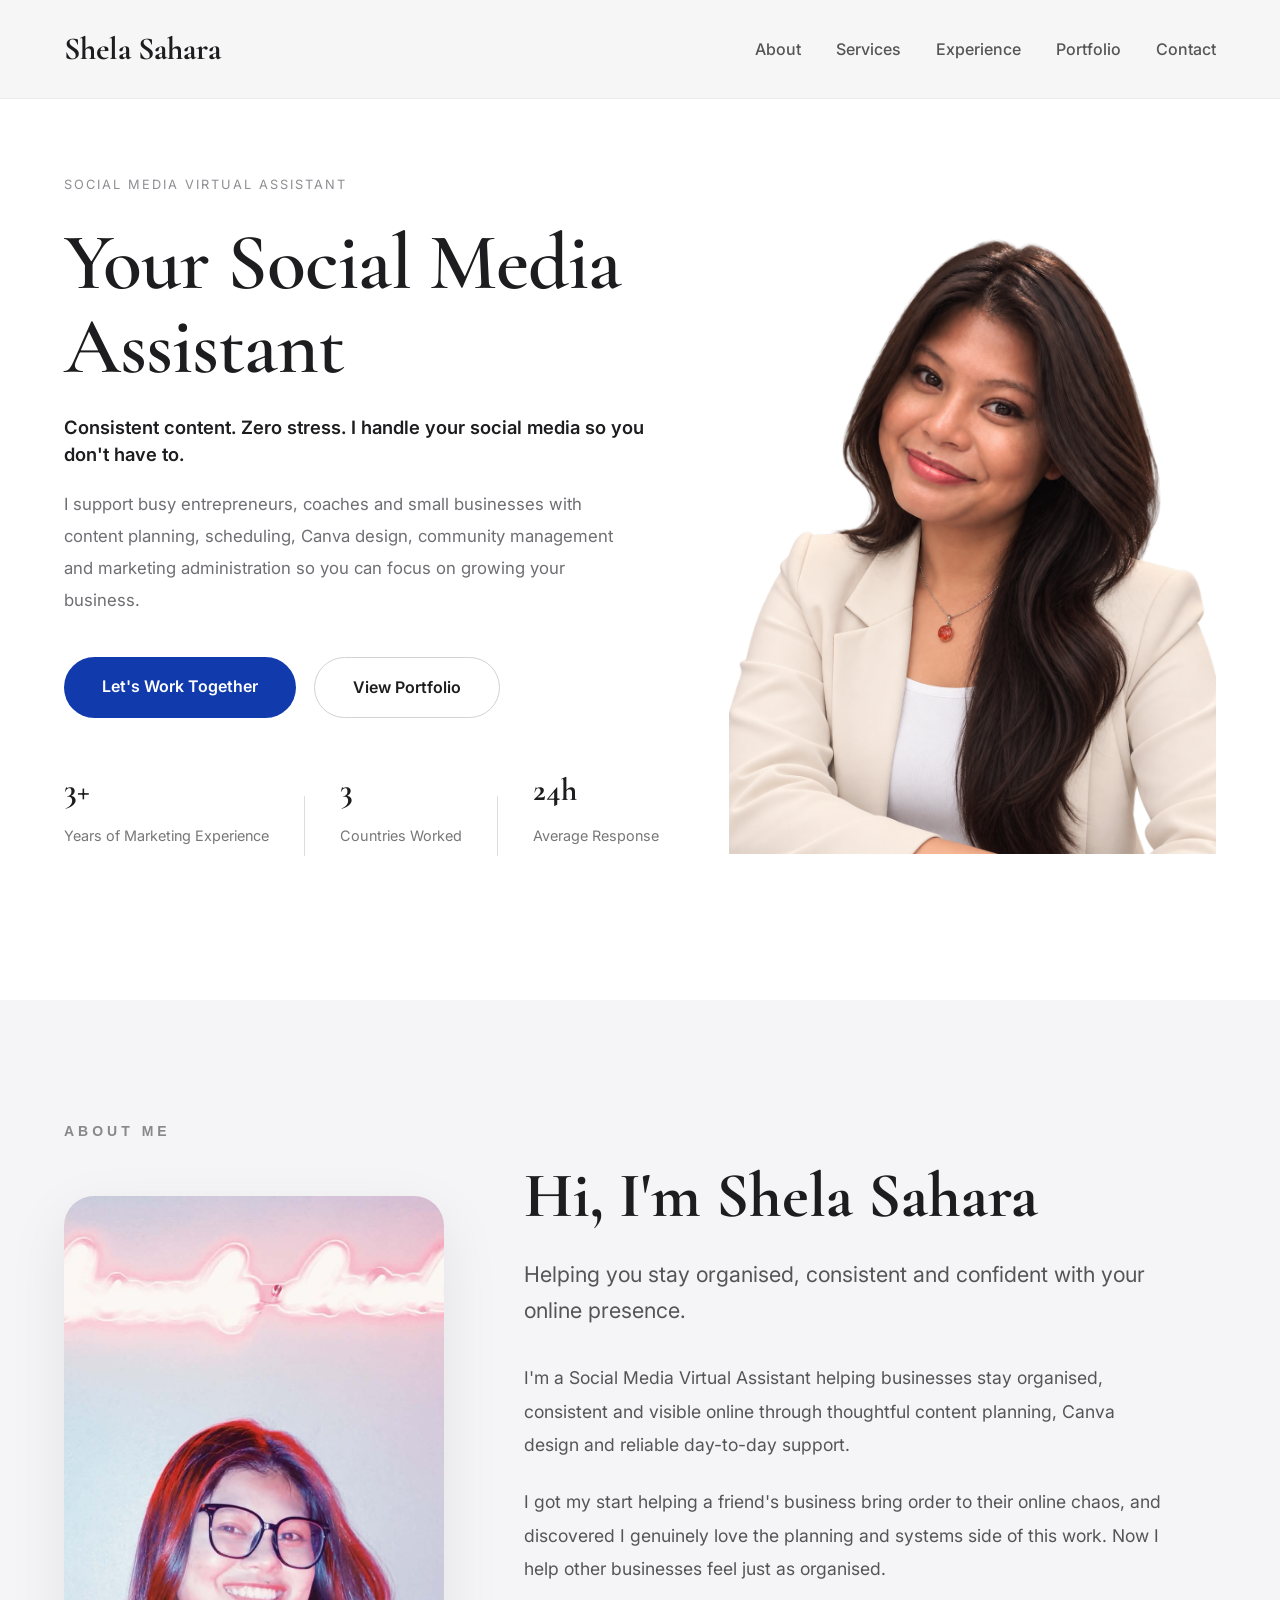
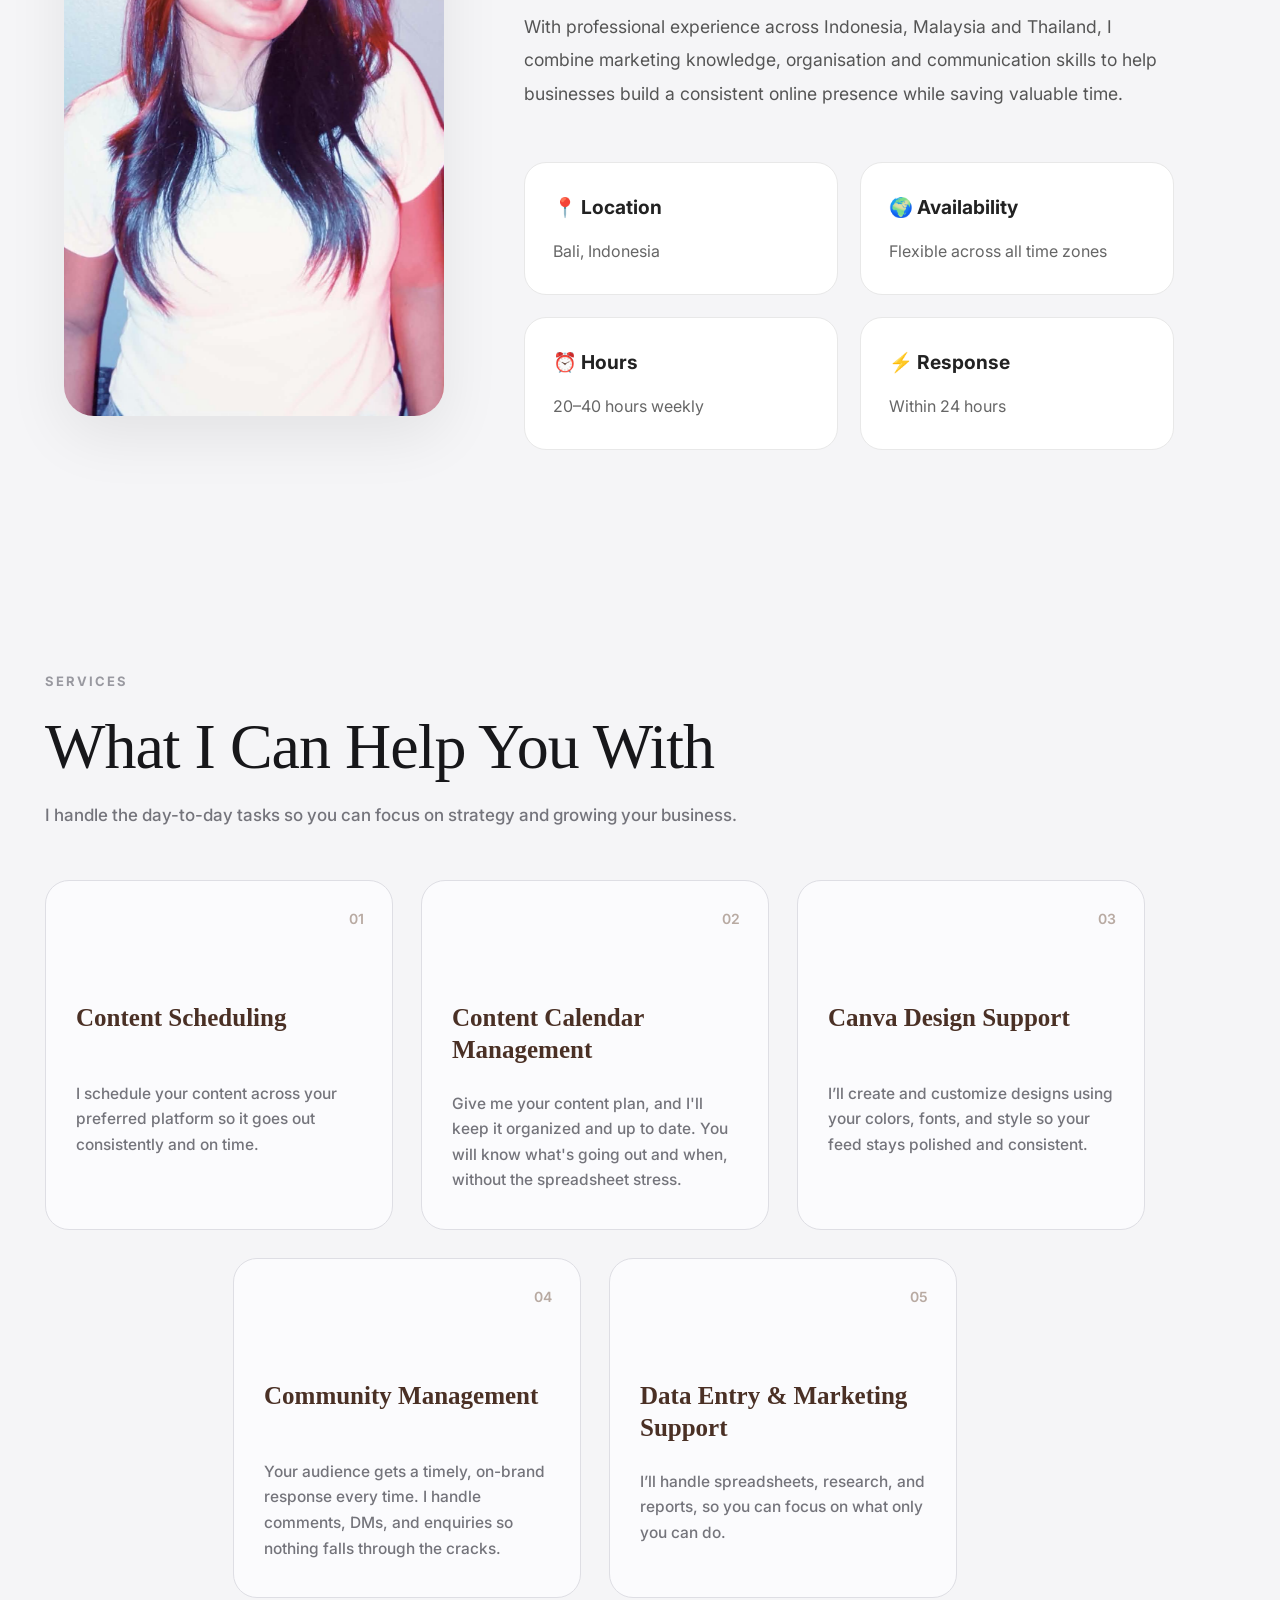
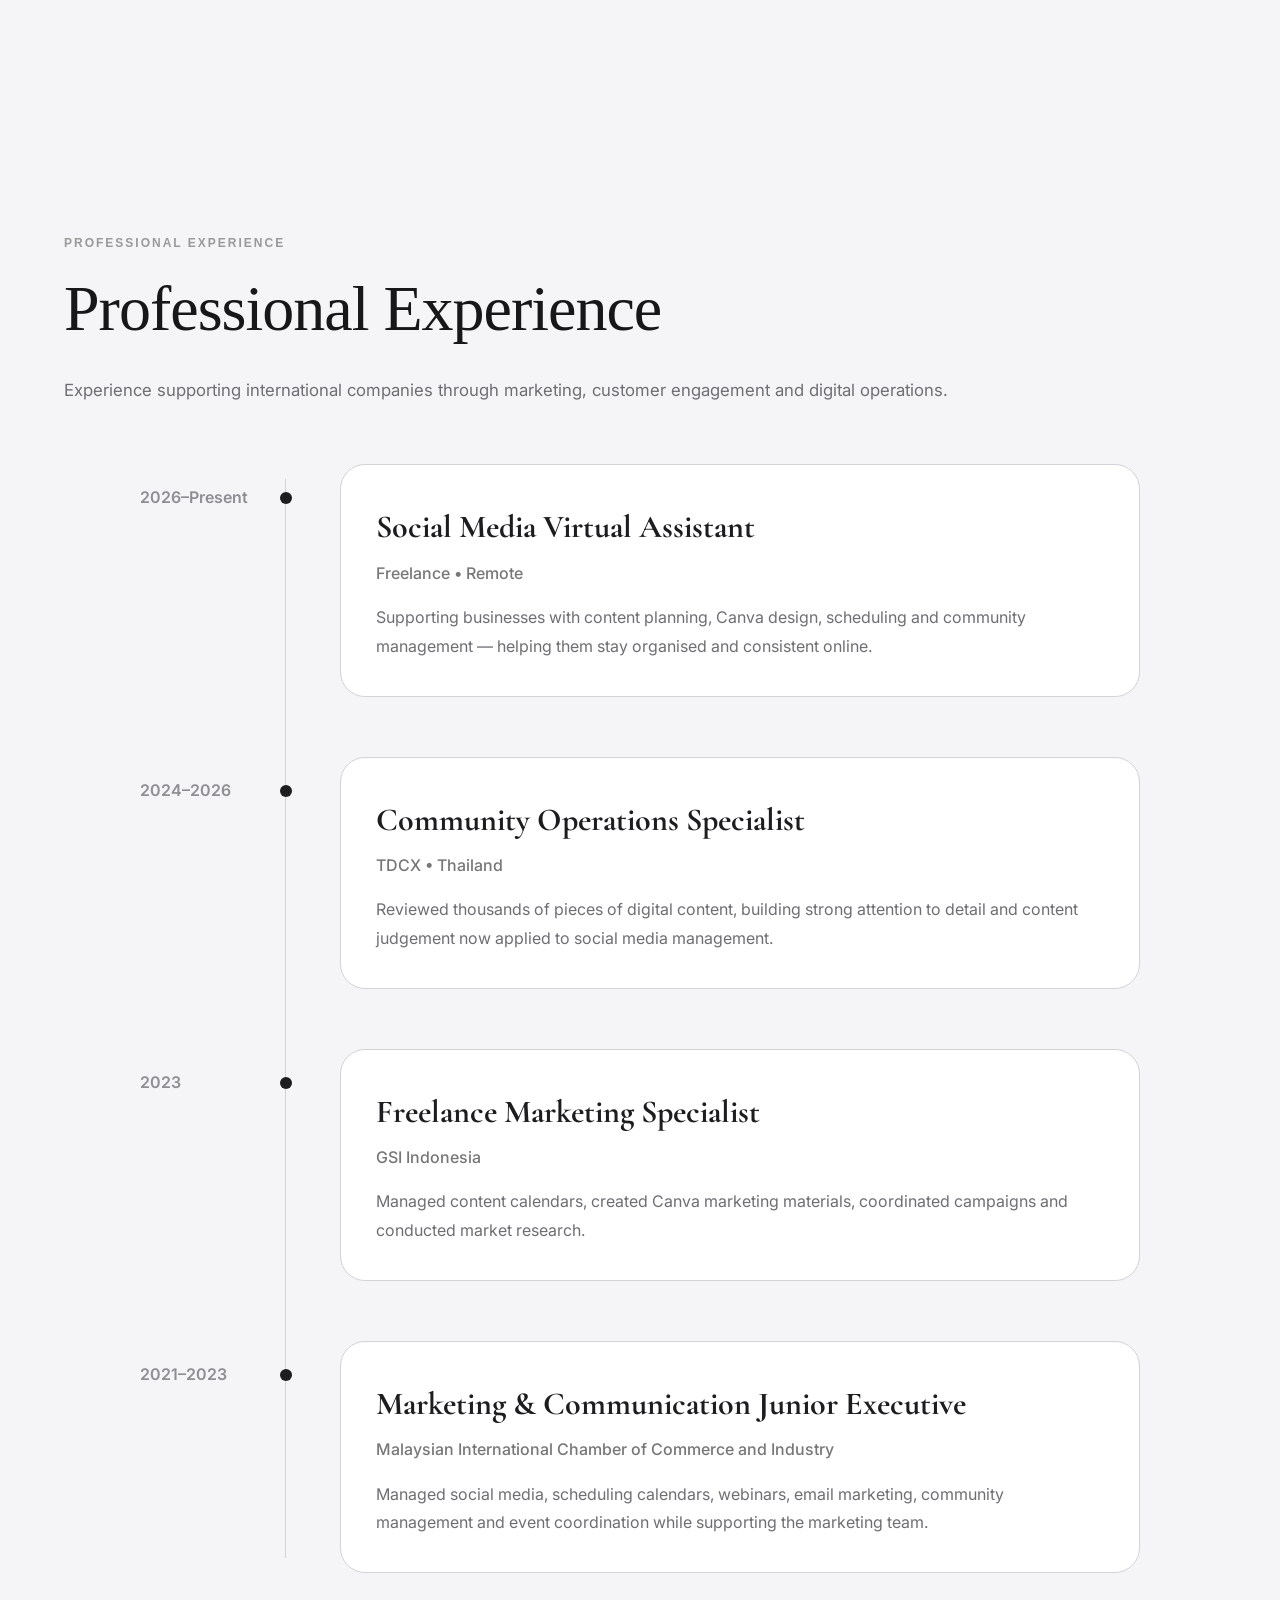
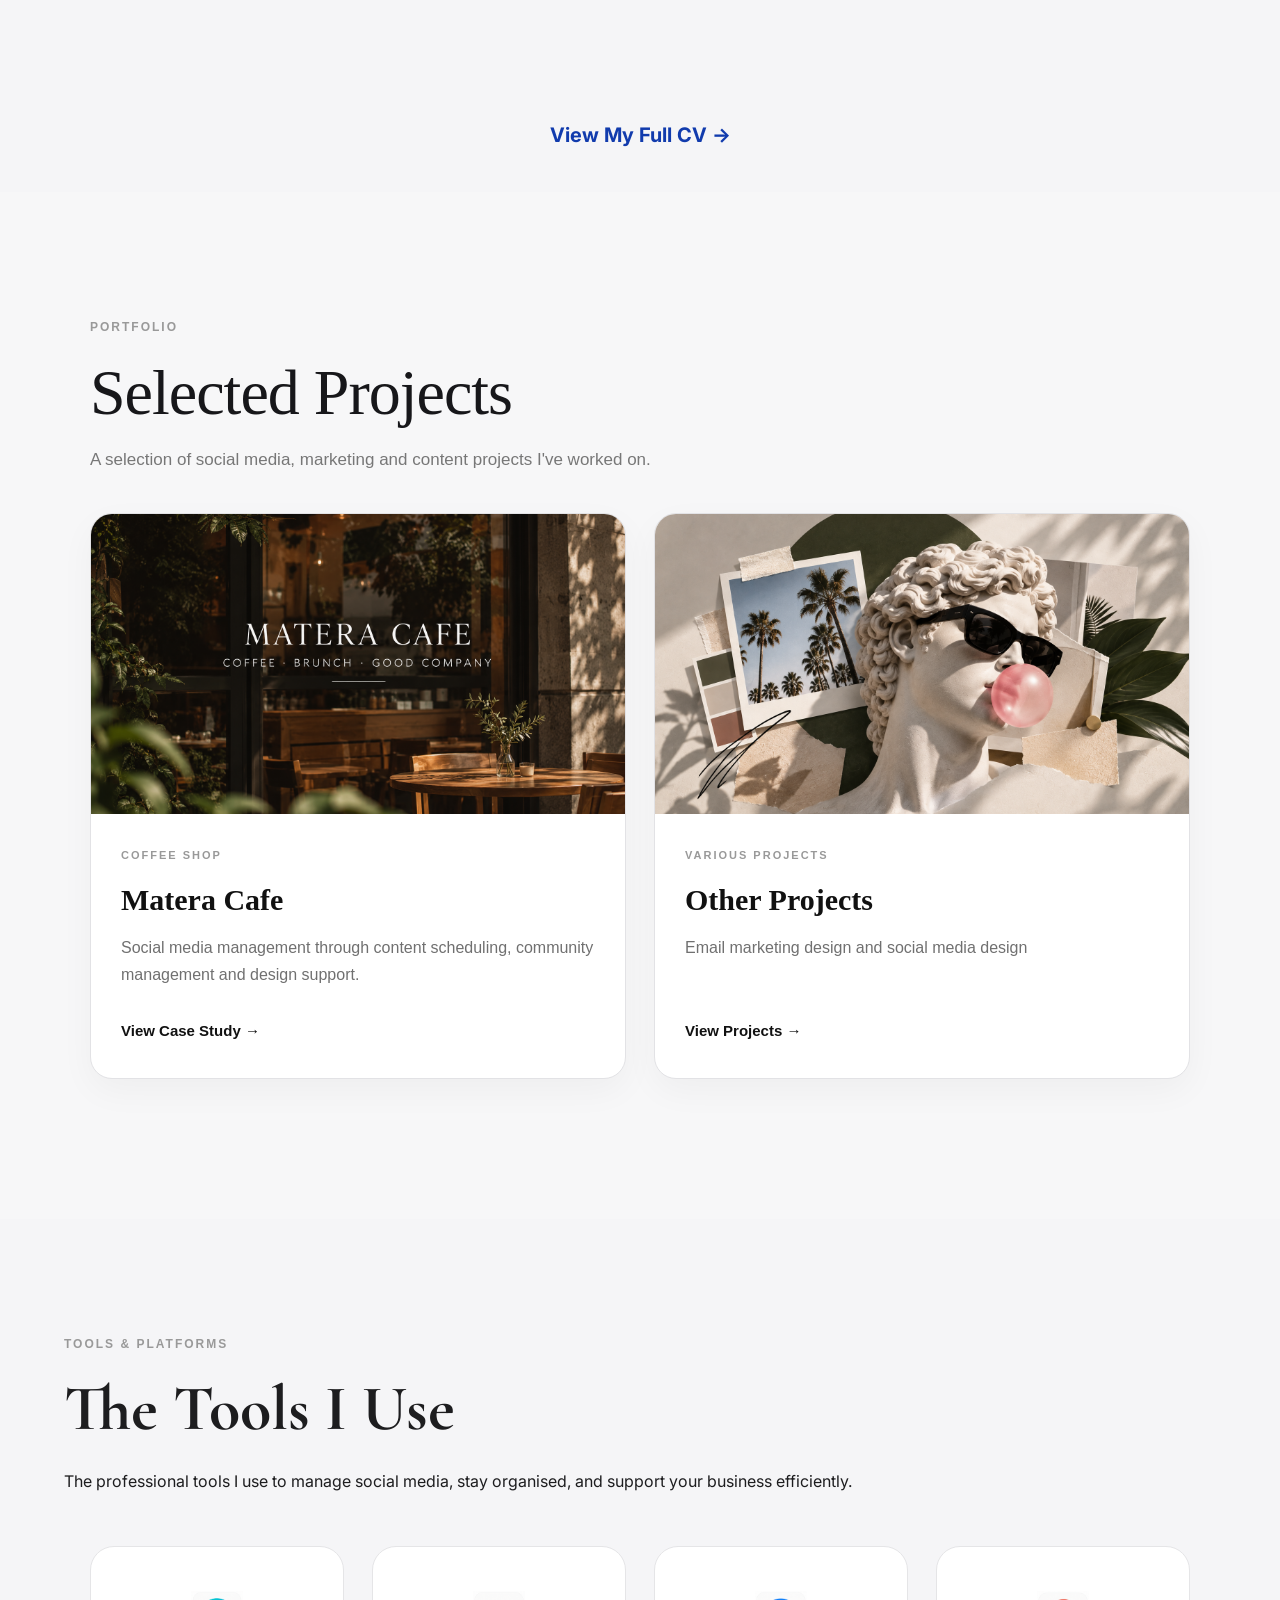
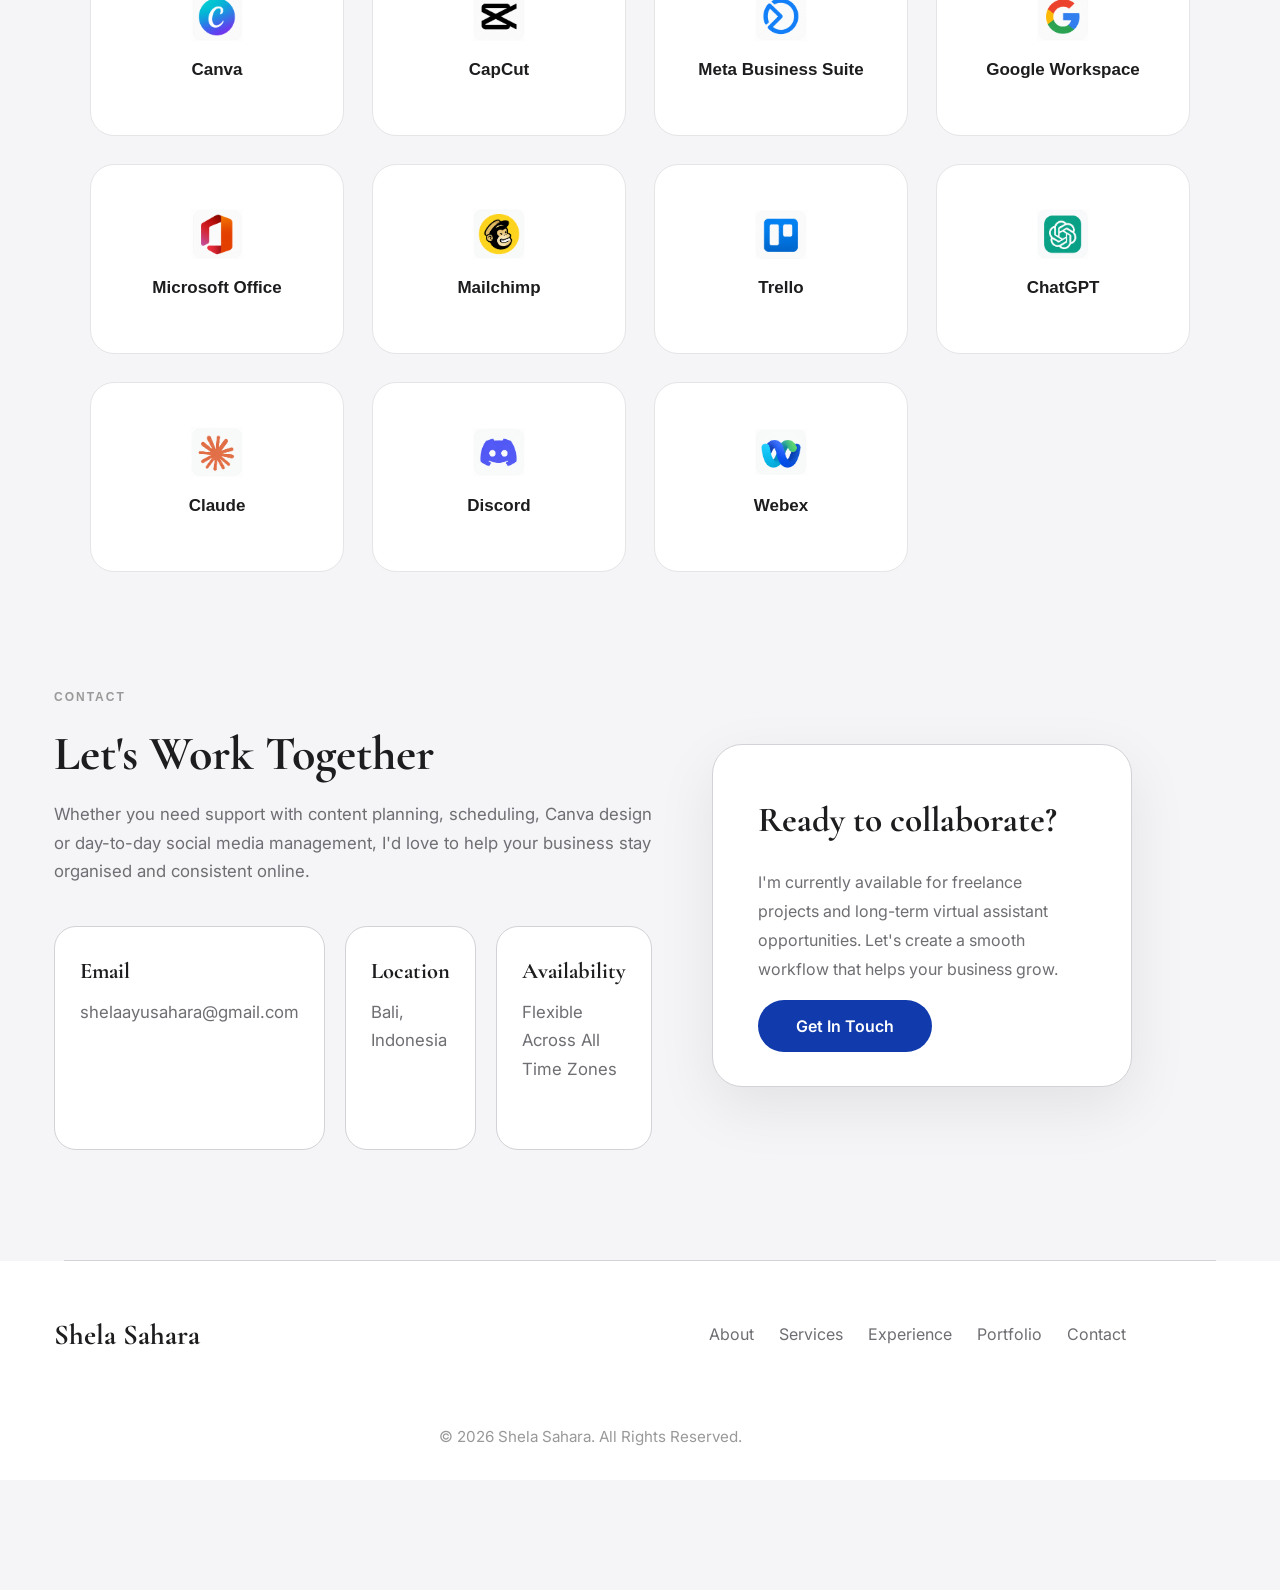
==== index.html @ 5a93b118 "Add files via upload" ====
<!DOCTYPE html>
<html lang="en">

<head>

    <meta charset="UTF-8">
    <meta name="viewport" content="width=device-width, initial-scale=1.0">

    <title>Shela Sahara | Social Media Virtual Assistant</title>

    <link rel="stylesheet" href="style.css">

    <link rel="preconnect" href="https://fonts.googleapis.com">
    <link rel="preconnect" href="https://fonts.gstatic.com" crossorigin>

    <link href="https://fonts.googleapis.com/css2?family=Cormorant+Garamond:wght@500;600;700&family=Inter:wght@300;400;500;600;700&display=swap" rel="stylesheet">

</head>

<body>

<!-- ================= HEADER ================= -->

<header>

    <div class="container nav">

        <div class="logo">
            Shela Sahara
        </div>

        <nav>

            <a href="#about">About</a>
            <a href="#services">Services</a>
            <a href="#experience">Experience</a>
            <a href="#portfolio">Portfolio</a>
            <a href="#contact">Contact</a>

        </nav>

    </div>

</header>


<!-- ================= HERO ================= -->

<section class="hero">

<div class="container hero-grid">

<div class="hero-text">

<span class="tag">
SOCIAL MEDIA VIRTUAL ASSISTANT
</span>

<h1>
    Your Social Media<br>
    Assistant 
</h1>

<h3 class="hero-subheadline">

Consistent content. Zero stress.
I handle your social media so you don't have to.

</h3>

<p>

I support busy entrepreneurs, coaches and small businesses with
content planning, scheduling, Canva design, community management
and marketing administration so you can focus on growing your business.

</p>

<div class="buttons">

<a href="#contact" class="btn">

Let's Work Together

</a>

<a href="#portfolio" class="btn-outline">

View Portfolio

</a>

</div>

<div class="stats">

<div class="stat">

<h3>3+</h3>

<p>Years of Marketing Experience</p>

</div>

<div class="divider"></div>

<div class="stat">

<h3>3</h3>

<p>Countries Worked</p>

</div>

<div class="divider"></div>

<div class="stat">

<h3>24h</h3>

<p>Average Response</p>

</div>

</div>

</div>

<div class="hero-photo">

<img src="Shela_Profile-remove.png" alt="Shela Sahara">

</div>

</div>

</section>

<!-- ================= ABOUT ================= -->

<section id="about" class="about-section">

    <div class="container">

        <span class="section-label">
            ABOUT ME
        </span>

        <div class="about-layout">

            <!-- LEFT -->
            <div class="about-image">
                <img src="Shela Pic.jpg" alt="Shela Sahara">
            </div>

            <!-- RIGHT -->
            <div class="about-content">

                <h2>Hi, I'm Shela Sahara</h2>

                <p class="section-description">
                    Helping you stay organised, consistent and confident with your online presence.
                </p>

                <p>
                    I'm a Social Media Virtual Assistant helping businesses stay organised, consistent and visible online through thoughtful content planning, Canva design and reliable day-to-day support.
                </p>

                <p>
                    I got my start helping a friend's business bring order to their online chaos, and discovered I genuinely love the planning and systems side of this work. Now I help other businesses feel just as organised.
                </p>

                <p>
                    With professional experience across Indonesia, Malaysia and Thailand, I combine marketing knowledge, organisation and communication skills to help businesses build a consistent online presence while saving valuable time.
                </p>

                <div class="about-info">

                    <div class="info-card">
                        <h4>📍 Location</h4>
                        <p>Bali, Indonesia</p>
                    </div>

                    <div class="info-card">
                        <h4>🌍 Availability</h4>
                        <p>Flexible across all time zones</p>
                    </div>

                    <div class="info-card">
                        <h4>⏰ Hours</h4>
                        <p>20–40 hours weekly</p>
                    </div>

                    <div class="info-card">
                        <h4>⚡ Response</h4>
                        <p>Within 24 hours</p>
                    </div>

                </div>

            </div>

        </div>

    </div>

</section>

<!-- =========================
     SERVICES
========================= -->

<section class="services-section">

    <div class="services-container">

        <p class="services-label">SERVICES</p>

        <h2 class="services-title">
            What I Can Help You With
        </h2>

        <p class="services-description">
            I handle the day-to-day tasks so you can focus on strategy and growing your business.
        </p>

        <div class="services-grid">

            <!-- 01 -->
            <div class="service-card">
                <span class="service-number">01</span>

                <h3>Content Scheduling</h3>

                <p>
                    I schedule your content across your preferred platform so it goes out consistently and on time.
                </p>
            </div>


            <!-- 02 -->
            <div class="service-card">
                <span class="service-number">02</span>

                <h3>Content Calendar Management</h3>

                <p>
                    Give me your content plan, and I'll keep it organized and up to date. You will know what's going out and when, without the spreadsheet stress.
                </p>
            </div>


            <!-- 03 -->
            <div class="service-card">
                <span class="service-number">03</span>

                <h3>Canva Design Support</h3>

                <p>
                I’ll create and customize designs using your colors, fonts, and style so your feed stays polished and consistent.
                </p>
            </div>


            <!-- 04 -->
            <div class="service-card">
                <span class="service-number">04</span>

                <h3>Community Management</h3>

                <p>
                    Your audience gets a timely, on-brand response every time. I handle comments, DMs, and enquiries so nothing falls through the cracks.
                </p>
            </div>


            <!-- 05 -->
            <div class="service-card">
                <span class="service-number">05</span>

                <h3>Data Entry &amp; Marketing Support</h3>

                <p>
                    I’ll handle spreadsheets, research, and reports, so you can focus on what only you can do.
                </p>
            </div>

        </div>

    </div>

</section>

<!-- ================= EXPERIENCE ================= -->

<section id="experience" class="experience-section">

<div class="container">


<span class="section-label">

PROFESSIONAL EXPERIENCE

</span>


<h2>
Professional Experience
</h2>


<p class="section-description">
Experience supporting international companies through marketing, customer engagement and digital operations.
</p>



<div class="timeline">



<div class="timeline-item">


<div class="timeline-year">
2026–Present
</div>


<div class="timeline-dot"></div>



<div class="timeline-content">

<h3>
Social Media Virtual Assistant
</h3>
<h4>
Freelance • Remote
</h4>
<p>
Supporting businesses with content planning, Canva design, scheduling and community management — helping them stay organised and consistent online.
</p>

</div>

</div>

<div class="timeline-item">


<div class="timeline-year">
2024–2026
</div>


<div class="timeline-dot"></div>



<div class="timeline-content">


<h3>
Community Operations Specialist
</h3>


<h4>
TDCX • Thailand
</h4>


<p>
Reviewed thousands of pieces of digital content, building strong attention to detail and content judgement now applied to social media management.
</p>


</div>


</div>





<div class="timeline-item">


<div class="timeline-year">
2023
</div>


<div class="timeline-dot"></div>



<div class="timeline-content">


<h3>
Freelance Marketing Specialist
</h3>


<h4>
GSI Indonesia
</h4>


<p>
Managed content calendars, created Canva marketing materials, coordinated campaigns and conducted market research.
</p>


</div>


</div>





<div class="timeline-item">


<div class="timeline-year">
2021–2023
</div>


<div class="timeline-dot"></div>



<div class="timeline-content">


<h3>
Marketing & Communication Junior Executive
</h3>


<h4>
Malaysian International Chamber of Commerce and Industry
</h4>


<p>
Managed social media, scheduling calendars, webinars, email marketing, community management and event coordination while supporting the marketing team.
</p>


</div>


</div>



</div>


</div>

</section>

<a href=https://drive.google.com/file/d/1gc86GsazWxi3zCNmFZ_5Ws8G3zGuvCW1/view?usp=sharing class="cv-link" target="_blank">
    View My Full CV →
</a>

<!-- ================= PORTFOLIO ================= -->

<section class="portfolio-section" id="portfolio">

    <div class="portfolio-container">

        <p class="section-label">PORTFOLIO</p>

        <h2 class="portfolio-title">Selected Projects</h2>

        <p class="portfolio-subtitle">
            A selection of social media, marketing and content projects I've worked on.
        </p>

        <div class="portfolio-grid">

<!-- PROJECT 01 -->
<article class="portfolio-card">

    <div class="portfolio-image">
        <img src="cover matera.png" alt="Matera Cafe">
    </div>

    <div class="portfolio-content">

        <span class="portfolio-category">COFFEE SHOP</span>

        <h3>Matera Cafe</h3>

        <p>
            Social media management through content scheduling,
            community management and design support.
        </p>

       <a href="./matera/matera.html" class="portfolio-link">
    View Case Study →
</a>

    </div>

</article>


            <!-- PROJECT 02 -->
            <article class="portfolio-card">

                <div class="portfolio-image">
                    <img src="cover others project.png" alt="Marketing and Design Projects">
                </div>

                <div class="portfolio-content">

                    <span class="portfolio-category">VARIOUS PROJECTS</span>

                    <h3>Other Projects</h3>

                    <p>
                        Email marketing design and social media design
                    </p>
<a href="others/others.html" class="portfolio-link">View Projects →</a>

                </div>

            </article>

        </div>

    </div>

</section>


<!-- ================= TOOLS ================= -->

<section id="tools" class="tools section">

    <div class="container">

        <span class="section-label">
            TOOLS & PLATFORMS
        </span>

        <h2 class="tools-title">The Tools I Use</h2>
<p>The professional tools I use to manage social media, stay organised, and support your business efficiently.</p>

           <div class="tools-grid">

    <div class="tool-card">
        <div class="tool-logo">
            <img src="canva.png" alt="Canva">
        </div>
        <h3>Canva</h3>
    </div>

    <div class="tool-card">
        <div class="tool-logo">
            <img src="capcut.png" alt="CapCut">
        </div>
        <h3>CapCut</h3>
    </div>

    <div class="tool-card">
        <div class="tool-logo">
            <img src="metabusiness.png" alt="Meta Business Suite">
        </div>
        <h3>Meta Business Suite</h3>
    </div>

    <div class="tool-card">
        <div class="tool-logo">
            <img src="google.png" alt="Google Workspace">
        </div>
        <h3>Google Workspace</h3>
    </div>

    <div class="tool-card">
        <div class="tool-logo">
            <img src="msoffice.png" alt="Microsoft Office">
        </div>
        <h3>Microsoft Office</h3>
    </div>

    <div class="tool-card">
        <div class="tool-logo">
            <img src="mailchimp.png" alt="Mailchimp">
        </div>
        <h3>Mailchimp</h3>
    </div>

    <div class="tool-card">
        <div class="tool-logo">
            <img src="trello.png" alt="Trello">
        </div>
        <h3>Trello</h3>
    </div>

    <div class="tool-card">
        <div class="tool-logo">
            <img src="chatgpt.png" alt="ChatGPT">
        </div>
        <h3>ChatGPT</h3>
    </div>

    <div class="tool-card">
        <div class="tool-logo">
            <img src="claude.png" alt="Claude">
        </div>
        <h3>Claude</h3>
    </div>

    <div class="tool-card">
        <div class="tool-logo">
            <img src="discord.png" alt="Discord">
        </div>
        <h3>Discord</h3>
    </div>

    <div class="tool-card">
        <div class="tool-logo">
            <img src="webex.png" alt="Webex">
        </div>
        <h3>Webex</h3>
    </div>

</div>

<!-- ================= CONTACT ================= -->

<section class="contact" id="contact">

    <div class="container contact-grid">

        <div class="contact-text">

            <span class="section-label">
                CONTACT
            </span>

            <h2>
                Let's Work Together
            </h2>

            <p>
                Whether you need support with content planning, scheduling, Canva design or day-to-day social media management, I'd love to help your business stay organised and consistent online.
            </p>

            <div class="contact-info">

                <div class="contact-item">
                    <h4>Email</h4>
                    <p>shelaayusahara@gmail.com</p>
                </div>

                <div class="contact-item">
                    <h4>Location</h4>
                    <p>Bali, Indonesia</p>
                </div>

                <div class="contact-item">
                    <h4>Availability</h4>
                    <p>Flexible Across All Time Zones</p>
                </div>

            </div>

        </div>

        <div class="contact-card">

            <h3>Ready to collaborate?</h3>

            <p>
                I'm currently available for freelance projects and long-term virtual assistant opportunities. Let's create a smooth workflow that helps your business grow.
            </p>

            <a href="mailto:shelaayusahara@gmail.com" class="btn">
                Get In Touch
            </a>

        </div>

    </div>

</section>

<!-- ================= FOOTER ================= -->

<footer>

    <div class="container footer">

        <div class="footer-logo">
            Shela Sahara
        </div>

        <div class="footer-links">
            <a href="#about">About</a>
            <a href="#services">Services</a>
            <a href="#experience">Experience</a>
            <a href="#portfolio">Portfolio</a>
            <a href="#contact">Contact</a>
        </div>

        <div class="copyright">
            © 2026 Shela Sahara. All Rights Reserved.
        </div>

    </div>

</footer>

<script src="script.js"></script>

</body>
</html>
---- style.css ----
/* ======================================
   SHELA SAHARA PORTFOLIO
   Luxury Minimal Portfolio
====================================== */

@import url('https://fonts.googleapis.com/css2?family=Cormorant+Garamond:wght@500;600;700&family=Inter:wght@300;400;500;600;700&display=swap');

/* ================= ROOT ================= */

:root{

    --bg:#F5F5F7;
    --white:#FFFFFF;
    --card:#FBFBFD;

    --text:#1D1D1F;
    --light:#6E6E73;

    --border:#D2D2D7;

    --button:#1D1D1F;
    --button-hover:#333333;

    --shadow:0 20px 60px rgba(0,0,0,.08);

    --max-width:1200px;

}

/* ================= RESET ================= */

*{
    margin:0;
    padding:0;
    box-sizing:border-box;
}

html{
    scroll-behavior:smooth;
}

body{

    font-family:'Inter',sans-serif;
    background:var(--bg);
    color:var(--text);
    line-height:1.7;

}

img{

    width:100%;
    display:block;

}

a{

    text-decoration:none;
    color:inherit;

}

.container{

    width:90%;
    max-width:var(--max-width);
    margin:auto;

}

section{

    padding:110px 0;

}

/* ================= HEADER ================= */

header{

    position:fixed;
    top:0;
    left:0;
    width:100%;
    z-index:999;

    background:rgba(245,245,247,.90);

    backdrop-filter:blur(20px);

    border-bottom:1px solid #ECECEC;

}

.nav{

    display:flex;
    justify-content:space-between;
    align-items:center;
    padding:22px 0;

}

.logo{

    font-family:'Cormorant Garamond',serif;
    font-size:2rem;
    font-weight:700;

}

nav{

    display:flex;
    gap:35px;

}

nav a{

    font-weight:500;
    color:#555;
    transition:.3s;

}

nav a:hover{

    color:#000;

}

/* ================= HERO ================= */

.hero{

    padding-top:170px;
    background-color:#ffffff;

}

.hero-grid{

    display:grid;
    grid-template-columns:1.1fr .9fr;
    align-items:center;
    gap:70px;

}

.tag{

    display:inline-block;

    text-transform:uppercase;

    letter-spacing:2px;

    font-size:.8rem;

    color:#8E8E93;

    margin-bottom:25px;

}

.hero h1 {
    font-family: 'Cormorant Garamond', serif;
    font-size: 5rem;
    font-weight: 600;
    line-height: 1.05;
    letter-spacing: -1px;
    margin-bottom: 25px;

    white-space: nowrap;
}

.highlight{

    color:#111;

}

.hero-subheadline{

    font-size:1.15rem;

    font-weight:600;

    color:#1D1D1F;

    max-width:620px;

    line-height:1.5;

    margin-bottom:20px;

}

.hero p{

    font-size:1.05rem;

    color:var(--light);

    max-width:560px;

    line-height:1.9;

    margin-bottom:40px;

}

/* ================= BUTTONS ================= */

.buttons{

    display:flex;
    gap:18px;
    margin-bottom:45px;

}

.btn{

    background: #113BAD;

    color:#fff;

    padding:16px 38px;

    border-radius:999px;

    font-weight:600;

    transition:.3s;

}

.btn:hover{

    background:var(--button-hover);

    transform:translateY(-3px);

}

.btn-outline{

    background:#fff;

    border:1px solid var(--border);

    padding:16px 38px;

    border-radius:999px;

    font-weight:600;

    transition:.3s;

}

.btn-outline:hover{

    background:#F2F2F2;

}

/* ================= STATS ================= */

.stats{

    display:flex;
    align-items:center;
    gap:35px;

}

.stat h3{

    font-family:'Cormorant Garamond',serif;

    font-size:2rem;

    margin-bottom:5px;

}

.stat p{

    font-size:.9rem;

    color:#777;

}

.divider{

    width:1px;
    height:60px;
    background:#DDD;

}

/* ================= HERO IMAGE ================= */

.hero-photo{

    display:flex;
    justify-content:center;
    align-items:flex-end;

}

.hero-photo img{

    max-width:560px;

    width:100%;

    height:auto;

    box-shadow:none;

    border-radius:0;

    transition:.4s ease;

}

.hero-photo img:hover{

    transform:scale(1.02);

}

/* ================= SECTION HEADINGS ================= */

.section-label{

    display:inline-block;

    text-transform:uppercase;

    letter-spacing:2px;

    color:#8E8E93;

    font-size:.8rem;

    font-weight:600;

    margin-bottom:18px;

}

section h2{

    font-family:'Cormorant Garamond',serif;

    font-size:3rem;

    margin-bottom:18px;

    line-height:1.15;

}

.section-description{

    max-width:720px;

    font-size:1.05rem;

    color:var(--light);

    margin-bottom:60px;

}
/* ======================================
   ABOUT
====================================== */

.about-section{
    padding:120px 0;
}

.about-layout{
    display:grid;
    grid-template-columns:520px 1fr;
    gap:70px;
    align-items:stretch;
}

.about-image{
    display:flex;
}

.about-image img{
    width:100%;
    height:100%;
    min-height:820px;
    object-fit:cover;
    border-radius:30px;
    display:block;
}

.about-content{
    display:flex;
    flex-direction:column;
}

.about-section .section-label{
    display:block;
    font-size:14px;
    font-weight:600;
    letter-spacing:4px;
    text-transform:uppercase;
    color:#888;
    margin-bottom:18px;
}

.about-content h2{
    font-size:4rem;
    line-height:1.1;
    margin-bottom:24px;
}

.about-content .section-description{
    font-size:1.35rem;
    line-height:1.7;
    color:#555;
    margin-bottom:32px;
}

.about-content p{
    font-size:1.1rem;
    line-height:1.9;
    color:#555;
    margin-bottom:24px;
}

.about-info{
    display:grid;
    grid-template-columns:repeat(2,1fr);
    gap:22px;
    margin-top:28px;
}

.info-card{
    background:#fff;
    border:1px solid #E8E8E8;
    border-radius:22px;
    padding:28px;
    transition:.3s;
}

.info-card:hover{
    transform:translateY(-4px);
    box-shadow:0 15px 40px rgba(0,0,0,.08);
}

.info-card h4{
    font-size:1.2rem;
    margin-bottom:12px;
    color:#222;
}

.info-card p{
    margin:0;
    font-size:1rem;
    color:#666;
}

/* =========================
   SERVICES
========================= */

.services-section {
    width: 100%;
    padding-top: 100px;
    padding-bottom: 120px;
}


/* =========================
   SERVICES CONTAINER
========================= */

.services-container {
    width: 100%;
    max-width: 1100px;
    margin: 0 auto;
    padding: 0;
    box-sizing: border-box;
}


/* =========================
   SECTION LABEL
========================= */

.services-label {
    margin: 0 0 20px;

    font-size: 13px;
    font-weight: 700;
    letter-spacing: 2px;

    color: #9999a0;
}


/* =========================
   SECTION TITLE
========================= */

.services-title {
    margin: 0;

    font-family: Georgia, "Times New Roman", serif;
    font-size: 4rem;
    line-height: 1.1;
    font-weight: 400;
    letter-spacing: -1px;

    color: #17171a;
}


/* =========================
   SECTION DESCRIPTION
========================= */

.services-description {
    max-width: 800px;

    margin: 20px 0 50px;

    font-size: 17px;
    line-height: 1.6;
    font-weight: 500;

    color: #74747b;
}


/* =========================
   SERVICES GRID
========================= */

.services-grid {
    display: grid;

    grid-template-columns: repeat(6, 1fr);

    gap: 24px;

    width: 100%;
}


/* =========================
   SERVICE CARDS
========================= */

.service-card {
    position: relative;

    min-height: 330px;

    padding: 36px 30px;

    box-sizing: border-box;

    background: #fbfbfd;

    border: 1px solid #dedee4;

    border-radius: 24px;

    transition:
        transform 0.3s ease,
        box-shadow 0.3s ease;
}


/* =========================
   TOP ROW
   01 | 02 | 03
========================= */

.service-card:nth-child(1) {
    grid-column: 1 / span 2;
}

.service-card:nth-child(2) {
    grid-column: 3 / span 2;
}

.service-card:nth-child(3) {
    grid-column: 5 / span 2;
}


/* =========================
   BOTTOM ROW
   CENTERED
   04 | 05
========================= */

.service-card:nth-child(4) {
    grid-column: 2 / span 2;
}

.service-card:nth-child(5) {
    grid-column: 4 / span 2;
}


/* =========================
   CARD NUMBER
========================= */

.service-number {
    position: absolute;

    top: 26px;
    right: 28px;

    font-size: 14px;
    font-weight: 600;

    color: #b8aaa2;
}


/* =========================
   SERVICE NAME
========================= */

.service-card h3 {
    margin: 85px 0 24px;

    font-family: Georgia, "Times New Roman", serif;
    font-size: 25px;
    line-height: 1.3;
    font-weight: 700;

    color: #4A3025;
}


/* =========================
   SERVICE DESCRIPTION
========================= */

.service-card p {
    margin: 0;

    font-size: 15.5px;
    line-height: 1.65;
    font-weight: 500;

    color: #74747b;
}


/* =========================
   HOVER EFFECT
========================= */

.service-card:hover {
    transform: translateY(-4px);

    box-shadow: 0 12px 30px rgba(0, 0, 0, 0.05);
}


/* =========================
   TABLET
========================= */

@media (max-width: 900px) {

    .services-container {
        padding: 0 25px;
    }

    .services-grid {
        grid-template-columns: repeat(2, 1fr);
    }

    .service-card:nth-child(1),
    .service-card:nth-child(2),
    .service-card:nth-child(3),
    .service-card:nth-child(4),
    .service-card:nth-child(5) {
        grid-column: auto;
    }

}


/* =========================
   MOBILE
========================= */

@media (max-width: 600px) {

    .services-section {
        padding-top: 70px;
        padding-bottom: 80px;
    }

    .services-container {
        padding: 0 10px;
    }
    .service-card:nth-child(4) {
    grid-column: 2 / span 2;
}

.service-card:nth-child(5) {
    grid-column: 4 / span 2;
}

    .services-title {
        font-size: 34px;
    }

    .services-description {
        font-size: 16px;
        margin-bottom: 35px;
    }

    .services-grid {
        grid-template-columns: 1fr;
        gap: 18px;
    }

    .service-card:nth-child(1),
    .service-card:nth-child(2),
    .service-card:nth-child(3),
    .service-card:nth-child(4),
    .service-card:nth-child(5) {
        grid-column: auto;
    }

    .service-card {
        min-height: auto;
        padding: 32px 28px;
    }

    .service-card h3 {
        margin-top: 65px;
    }

}

/* =========================
   SERVICES — ALIGN WITH PAGE
========================= */

.services-section {
    width: 100%;
    padding-left: 0;
    padding-right: 0;
    box-sizing: border-box;
}

.services-container {
    width: 1100px;
    max-width: calc(100% - 40px);
    margin-left: auto;
    margin-right: auto;
    padding-left: 0;
    padding-right: 0;
    box-sizing: border-box;
}

/* =========================
   FIX SERVICES ALIGNMENT
========================= */

.services-section {
    position: relative;
    left: -45px;
}
/* ======================================
   PROFESSIONAL EXPERIENCE
====================================== */

.timeline{

    position:relative;
    max-width:900px;
    margin:auto;

}

/* Vertical Line */

.timeline::before{

    content:"";

    position:absolute;

    left:55px;

    top:15px;

    bottom:15px;

    width:2px;

    background:#DADADA;

}

.timeline-item{

    position:relative;

    display:grid;

    grid-template-columns:110px 1fr;

    gap:35px;

    margin-bottom:55px;

}

.timeline-year{

    position:relative;

    font-family:'Cormorant Garamond',serif;
    font-size:1.8rem;
    font-weight:600;
    color:#1D1D1F;

}
   .experience-section h2 {
    margin: 0 0 32px;

    font-family: Georgia, "Times New Roman", serif;
    font-size: 4rem;
    line-height: 1.1;
    font-weight: 400;
    letter-spacing: -1px;

    color: #17171a;
}

.experience-section .section-description {
    white-space: nowrap;
    margin-top: 30px;
}
/* Circle */

.timeline-year::after{

    content:"";

    position:absolute;

    right:-20px;

    top:14px;

    width:14px;

    height:14px;

    border-radius:50%;

    background:#1D1D1F;

    border:5px solid #F5F5F7;

}

.timeline-content{

    background:#FFFFFF;

    border:1px solid var(--border);

    border-radius:24px;

    padding:30px 35px;

    transition:.35s;

}

.timeline-content:hover{

    transform:translateY(-5px);

    box-shadow:var(--shadow);

}

.timeline-content h3{

    font-family:'Cormorant Garamond',serif;

    font-size:1.9rem;

    margin-bottom:5px;

}

.timeline-content h4{

    color:#777;

    font-size:1rem;

    font-weight:500;

    margin-bottom:16px;

}

.timeline-content p{

    color:var(--light);

    line-height:1.8;

}

.cv-link {
    display: block;
    width: fit-content;
    margin: -25px auto 40px;

    color: #113BAD;
    font-size: 20px;
    font-weight: 700;
    text-decoration: none;
}
.cv-link:hover {
    color: #0D2F8A;
    transform: translateX(5px);
}


/* =========================
   PORTFOLIO
========================= */

.portfolio-section {
    width: 100%;
    padding: 120px 0 140px;
    background: #f7f7f8;
}

.portfolio-container {
    width: min(100% - 80px, 1100px);
    margin: 0 auto;
}


/* SECTION HEADER */

.section-label {
    margin: 0 0 20px;

    font-family: Arial, sans-serif;
    font-size: 12px;
    font-weight: 700;
    letter-spacing: 2px;

    color: #999;
}

.portfolio-title {
     margin: 0;

    font-family: Georgia, "Times New Roman", serif;
    font-size: 4rem;
    line-height: 1.1;
    font-weight: 400;
    letter-spacing: -1px;

    color: #17171a;
}

.portfolio-subtitle {
    max-width: none;

    margin: 18px 0 40px;

    font-family: Arial, sans-serif;
    font-size: 17px;
    line-height: 1.6;

    color: #777;
}


/* =========================
   PROJECT GRID
========================= */

.portfolio-grid {
    display: grid;

    grid-template-columns: repeat(2, minmax(0, 1fr));

    gap: 28px;

    width: 100%;
}


/* =========================
   PROJECT CARD
========================= */

.portfolio-card {
    overflow: hidden;

    background: #fff;

    border: 1px solid #e2e2e5;
    border-radius: 22px;

    box-shadow: 0 12px 35px rgba(0, 0, 0, 0.04);

    transition:
        transform 0.3s ease,
        box-shadow 0.3s ease;
}

.portfolio-card:hover {
    transform: translateY(-6px);

    box-shadow: 0 20px 45px rgba(0, 0, 0, 0.08);
}


/* =========================
   PROJECT IMAGE
========================= */

.portfolio-image {
    width: 100%;
    height: 300px;

    overflow: hidden;

    background: #eee;
}

.portfolio-image img {
    width: 100%;
    height: 100%;

    display: block;

    object-fit: cover;

    transition: transform 0.5s ease;
}

.portfolio-card:hover .portfolio-image img {
    transform: scale(1.03);
}


/* =========================
   PROJECT CONTENT
========================= */

.portfolio-content {
    padding: 32px 30px 34px;
}

.portfolio-category {
    display: block;

    margin-bottom: 18px;

    font-family: Arial, sans-serif;
    font-size: 11px;
    font-weight: 700;
    letter-spacing: 2px;

    color: #999;
}

.portfolio-content h3 {
    margin: 0 0 18px;

    font-family: Georgia, "Times New Roman", serif;
    font-size: 30px;
    line-height: 1.15;
    font-weight: 700;

    color: #111;
}

.portfolio-content p {
    margin: 0 0 30px;

    font-family: Arial, sans-serif;
    font-size: 16px;
    line-height: 1.65;

    color: #707070;
}


/* =========================
   CASE STUDY LINK
========================= */

.portfolio-link {
    display: inline-block;

    font-family: Arial, sans-serif;
    font-size: 15px;
    font-weight: 700;

    color: #111;

    text-decoration: none;

    transition: opacity 0.2s ease;
}

.portfolio-link:hover {
    opacity: 0.55;
}

/* =========================
   ALIGN PORTFOLIO LINKS
========================= */

.portfolio-card {
    display: flex;
    flex-direction: column;
}

.portfolio-content {
    display: flex;
    flex-direction: column;
    flex: 1;
}

.portfolio-link {
    margin-top: auto;
}

.portfolio-content p {
    min-height: 48px;
}

/* =========================
   TABLET
========================= */

@media (max-width: 800px) {

    .portfolio-container {
        width: min(100% - 48px, 650px);
    }

    .portfolio-grid {
        grid-template-columns: 1fr;
    }

    .portfolio-title {
        font-size: 42px;
    }

}


/* =========================
   MOBILE
========================= */

@media (max-width: 500px) {

    .portfolio-section {
        padding: 90px 0 100px;
    }

    .portfolio-container {
        width: calc(100% - 32px);
    }

    .portfolio-title {
        font-size: 36px;
    }

    .portfolio-subtitle {
        font-size: 15px;
        margin-bottom: 40px;
    }

    .portfolio-image {
        height: 230px;
    }

    .portfolio-content {
        padding: 26px 24px 30px;
    }

    .portfolio-content h3 {
        font-size: 26px;
    }

}nslateX(8px);


/* ======================================
   CONTACT
====================================== */

.contact{

    background:#F5F5F7;

}

.contact-grid {
    width: 1100px;
    max-width: calc(100% - 80px);
    margin: 0 auto;

    display: grid;
    grid-template-columns: 1fr 420px;
    gap: 60px;
    align-items: center;
}

.contact-text p{

    color:var(--light);
    font-size:1.05rem;
    margin-bottom:40px;

}

.contact-info{

    display:grid;
    grid-template-columns:repeat(3,1fr);
    gap:20px;

}

.contact-item{

    background:white;
    border:1px solid var(--border);
    border-radius:22px;
    padding:25px;

}

.contact-item h4{

    font-family:'Cormorant Garamond',serif;
    font-size:1.4rem;
    margin-bottom:8px;

}

.contact-item p{

    color:var(--light);

}

.contact-card{

    background:white;
    border-radius:30px;
    border:1px solid var(--border);
    padding:45px;
    box-shadow:var(--shadow);

}

.contact-card h3{

    font-family:'Cormorant Garamond',serif;
    font-size:2.2rem;
    margin-bottom:18px;

}

.contact-card p{

    color:var(--light);
    line-height:1.8;
    margin-bottom:30px;

}

/* ======================================
   FOOTER
====================================== */

footer {
    width: 100%;
    background: #FFFFFF;
    border-top: 1px solid var(--border);
    padding: 30px 0;
}

footer .footer {
    width: min(100% - 80px, 1100px);
    margin: 0 auto;
}

.footer{

    display:flex;
    justify-content:space-between;
    align-items:center;
    flex-wrap:wrap;
    gap:20px;

}

.footer-logo{

    font-family:'Cormorant Garamond',serif;
    font-size:1.8rem;
    font-weight:700;
    padding: 20px 0;

}

.footer-links{

    display:flex;
    gap:25px;

}

.footer-links a{

    color:var(--light);
    transition:.3s;

}

.footer-links a:hover{

    color:#000;

}

.copyright{

    width:100%;
    text-align:center;
    margin-top:25px;
    color:#999;
    font-size:.95rem;

}

/* ======================================
   FULL-WIDTH FOOTER BACKGROUND
====================================== */

footer {
    position: relative;
    background: transparent;
}

/* Extend the white background to both edges */
footer::before {
    content: "";
    position: absolute;

    top: 0;
    bottom: 0;

    left: 50%;
    width: 100vw;

    transform: translateX(-50%);

    background: #FFFFFF;

    z-index: 0;
}

/* Keep footer content above the background */
footer .footer {
    position: relative;
    z-index: 1;
}

/* Move CONTACT content slightly left */
.contact .contact-grid {
    position: relative;
    left: -50px;
}

/* Move footer content 50px to the left */
.footer {
    transform: translateX(-50px);
}

/* ======================================
   GLOBAL ANIMATIONS
====================================== */

.info-card,
.service-card,
.portfolio-card,
.timeline-content,
.contact-card{

    transition:all .35s ease;

}

/* ======================================
   TABLET
====================================== */

@media (max-width:1024px){

.hero-grid,
.about,
.contact-grid{

    grid-template-columns:1fr;
    gap:50px;

}

.hero{

    padding-top:140px;

}

.hero h1{

    font-size:3rem;

}

.services-grid{

    grid-template-columns:repeat(2,1fr);

}

.portfolio-grid{

    grid-template-columns:repeat(2,1fr);

}

.contact-info{

    grid-template-columns:1fr;

}

.footer{

    flex-direction:column;
    text-align:center;

}

}

/* ======================================
   MOBILE
====================================== */

@media (max-width:768px){

section{

    padding:80px 0;

}

nav{

    display:none;

}

.hero h1{

    font-size:2.5rem;

}

.hero-subheadline{

    font-size:1rem;

}

section h2{

    font-size:2.3rem;

}

.buttons{

    flex-direction:column;

}

.btn,
.btn-outline{

    width:100%;
    text-align:center;

}

.stats{

    flex-direction:column;
    align-items:flex-start;
    gap:20px;

}

.divider{

    display:none;

}

.about-info{

    grid-template-columns:1fr;

}

.services-grid,
.portfolio-grid{

    grid-template-columns:1fr;

}

.timeline::before{

    left:18px;

}

.timeline-item{

    grid-template-columns:1fr;
    padding-left:30px;

}

.timeline-year::after{

    left:-36px;
    right:auto;

}

.contact-info{

    grid-template-columns:1fr;

}

.contact-card{

    padding:35px;

}

}

/* ======================================
   SMALL MOBILE
====================================== */

@media (max-width:480px){

.container{

    width:92%;

}

.logo{

    font-size:1.7rem;

}

.hero h1{

    font-size:2.2rem;

}

.hero-photo img{

    max-width:350px;

}

.portfolio-card img{

    height:220px;

}

.service-card,
.info-card,
.contact-card{

    padding:25px;

}

}
/* ======================================
   FINAL ABOUT FIX
====================================== */

.about-layout{

    display:grid;
    grid-template-columns:380px 1fr;
    gap:80px;
    align-items:center;

}


.about-image img{

    width:100%;
    max-width:380px;
    height:520px;
    object-fit:cover;
    border-radius:30px;
    box-shadow:var(--shadow);

}


.about-content{

    max-width:650px;

}


/* ======================================
   FINAL SERVICES FIX
====================================== */

.services-grid{

    display:grid;
    grid-template-columns:repeat(6,1fr);
    gap:28px;

}


.service-card{

    grid-column:span 2;

}


/* second row center */

.service-card:nth-child(4){

    grid-column:2 / span 2;

}


.service-card:nth-child(5){

    grid-column:4 / span 2;

}



.service-card h3{

    min-height:55px;

}



/* ======================================
   FINAL EXPERIENCE TIMELINE FIX
====================================== */


.timeline{

    position:relative;
    max-width:1000px;

}


.timeline::before{

    left:145px;
    width:1px;
    background:#D2D2D7;

}



.timeline-item{

    display:grid;
    grid-template-columns:120px 40px 1fr;
    gap:20px;
    align-items:start;
    margin-bottom:60px;

}


.timeline-year{

    font-family:'Inter',sans-serif;
    font-size:1rem;
    color:#8E8E93;
    padding-top:20px;

}


.timeline-dot{

    width:12px;
    height:12px;
    background:#1D1D1F;
    border-radius:50%;
    margin-top:28px;
    z-index:2;

}



.timeline-content{

    background:white;
    border:1px solid var(--border);
    border-radius:25px;
    padding:35px;

}



.timeline-content h3{

    font-size:2rem;

}


/* remove old circle */

.timeline-year::after{

    display:none;

}



/* ======================================
   TABLET FIX
====================================== */


@media(max-width:1024px){


.about-layout{

    grid-template-columns:1fr;

}


.services-grid{

    grid-template-columns:repeat(2,1fr);

}


.service-card,
.service-card:nth-child(4),
.service-card:nth-child(5){

    grid-column:auto;

}


}



@media(max-width:768px){


.timeline-item{

    grid-template-columns:40px 1fr;

}


.timeline-year{

    grid-column:2;

    order:2;

}


.timeline-dot{

    grid-column:1;
    grid-row:1;

}


.timeline-content{

    grid-column:2;

}


.timeline::before{

    left:18px;

}


}

/* =========================
   TOOLS GRID
========================= */

.tools-grid {
    display: grid;
    grid-template-columns: repeat(4, 1fr);
    gap: 28px;
    max-width: 1100px;
    margin: 50px auto 0;
}

.tools-title {
    font-size: 4rem;
    line-height: 1.1;
    margin-bottom: 24px;
}


/* =========================
   TOOL CARD
========================= */

.tool-card {
    height: 190px;

    display: flex;
    flex-direction: column;
    align-items: center;
    justify-content: center;

    background: #FFFFFF;
    border: 1px solid #E5E5E7;
    border-radius: 24px;

    padding: 30px 20px;

    transition: transform 0.3s ease,
                box-shadow 0.3s ease;
}

.tool-card:hover {
    transform: translateY(-4px);
    box-shadow: 0 12px 30px rgba(0, 0, 0, 0.06);
}

/* =========================
   LOGO CONTAINER
========================= */

.tool-logo {
    width: 40px;
    height: 40px;

    display: flex;
    align-items: center;
    justify-content: center;

    margin-bottom: 20px;
}


/* =========================
   LOGO
========================= */

.tool-logo img {
    width: 52px;
    height: 52px;

    object-fit: contain;
    display: block;
}


/* =========================
   TOOL NAME
========================= */

.tool-card h3 {
    margin: 0;

    font-family: Arial, Helvetica, sans-serif;
    font-size: 17px;
    font-weight: 600;

    color: #1D1D1F;
    text-align: center;
}


/* ======================================
   END OF FILE
====================================== */
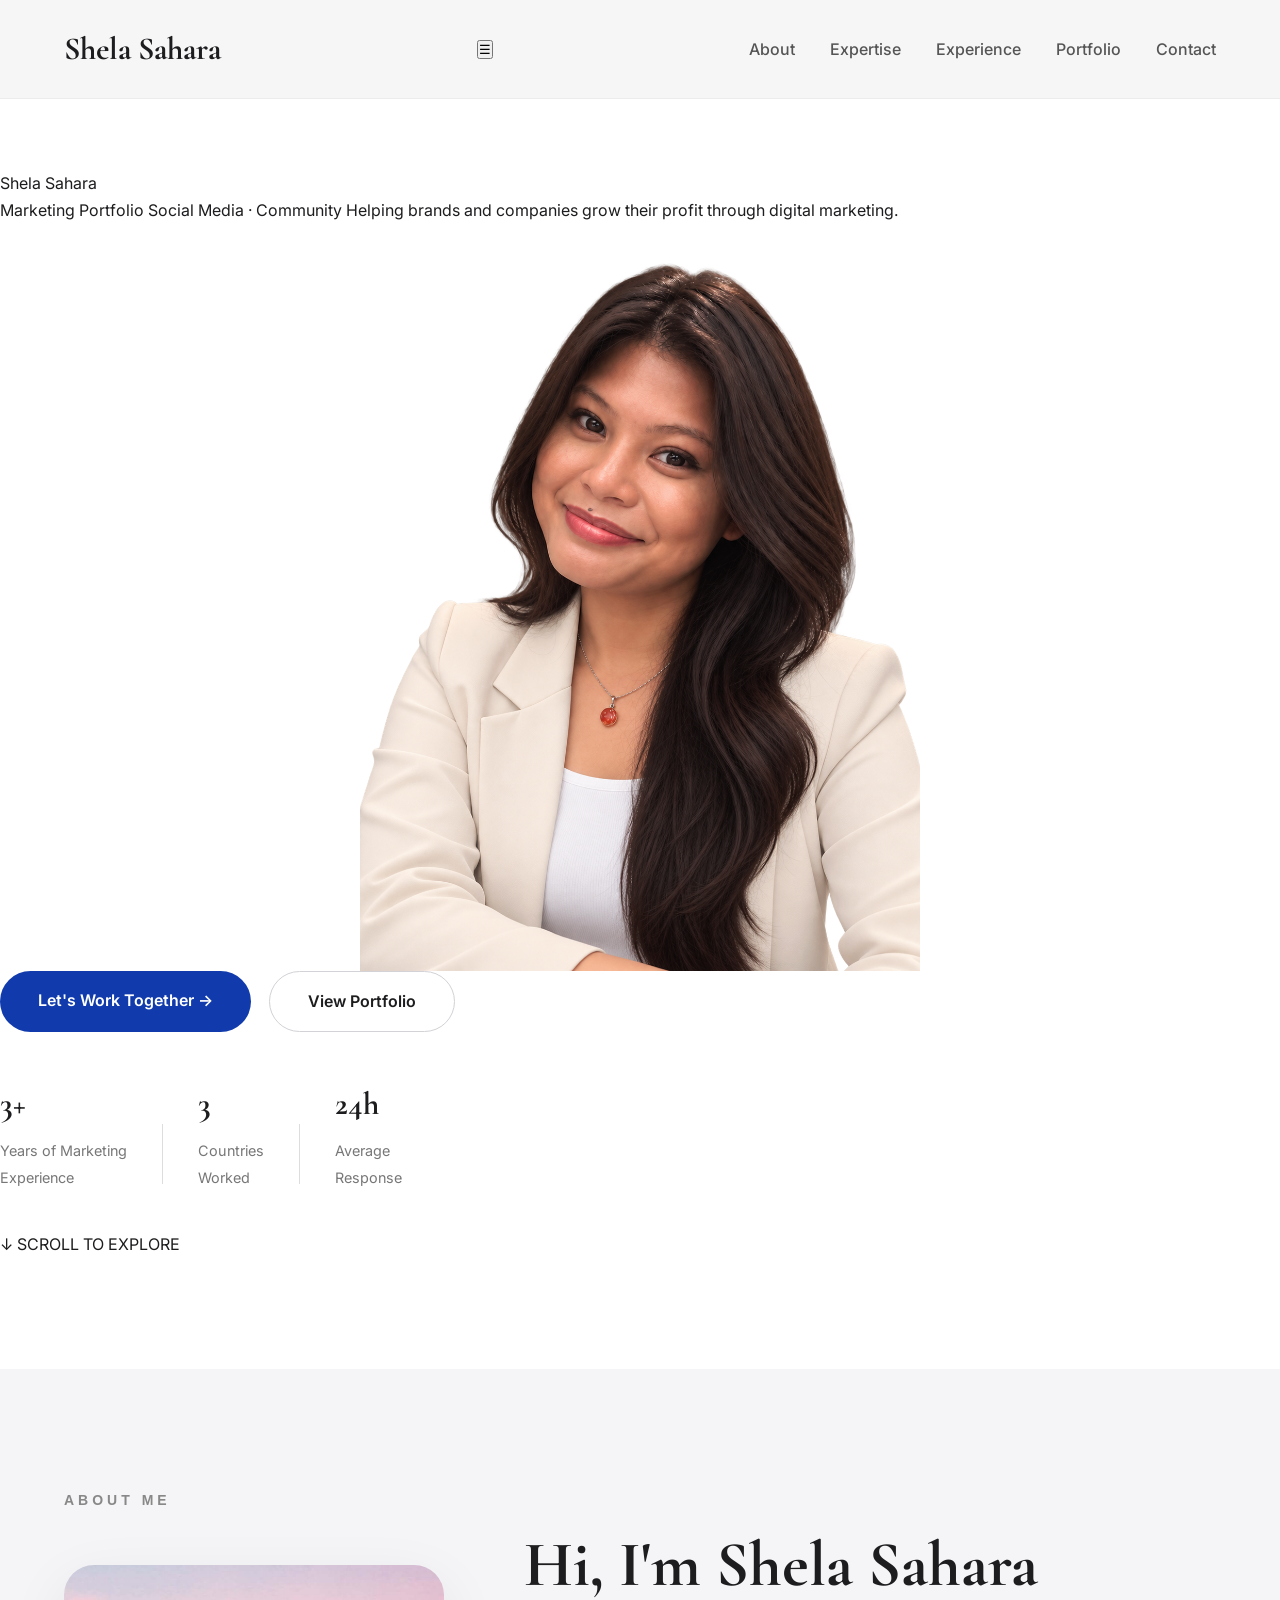
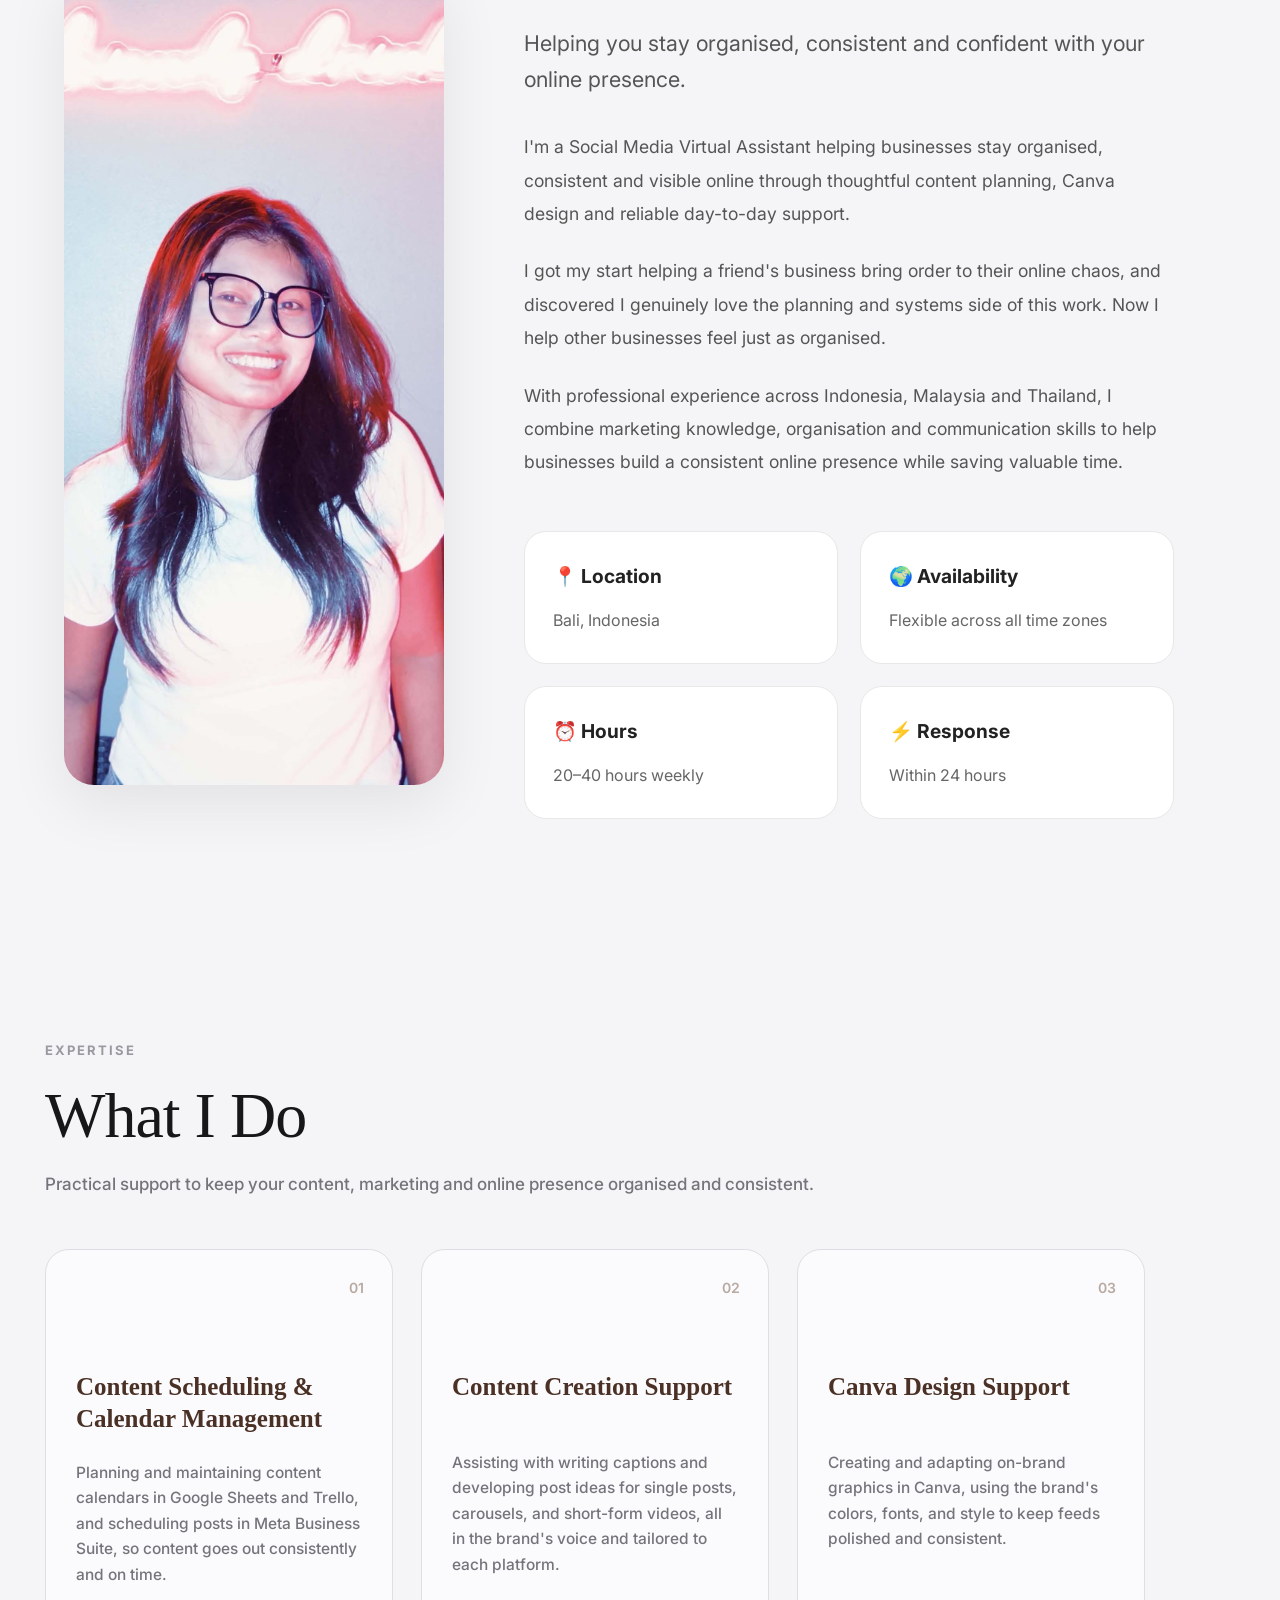
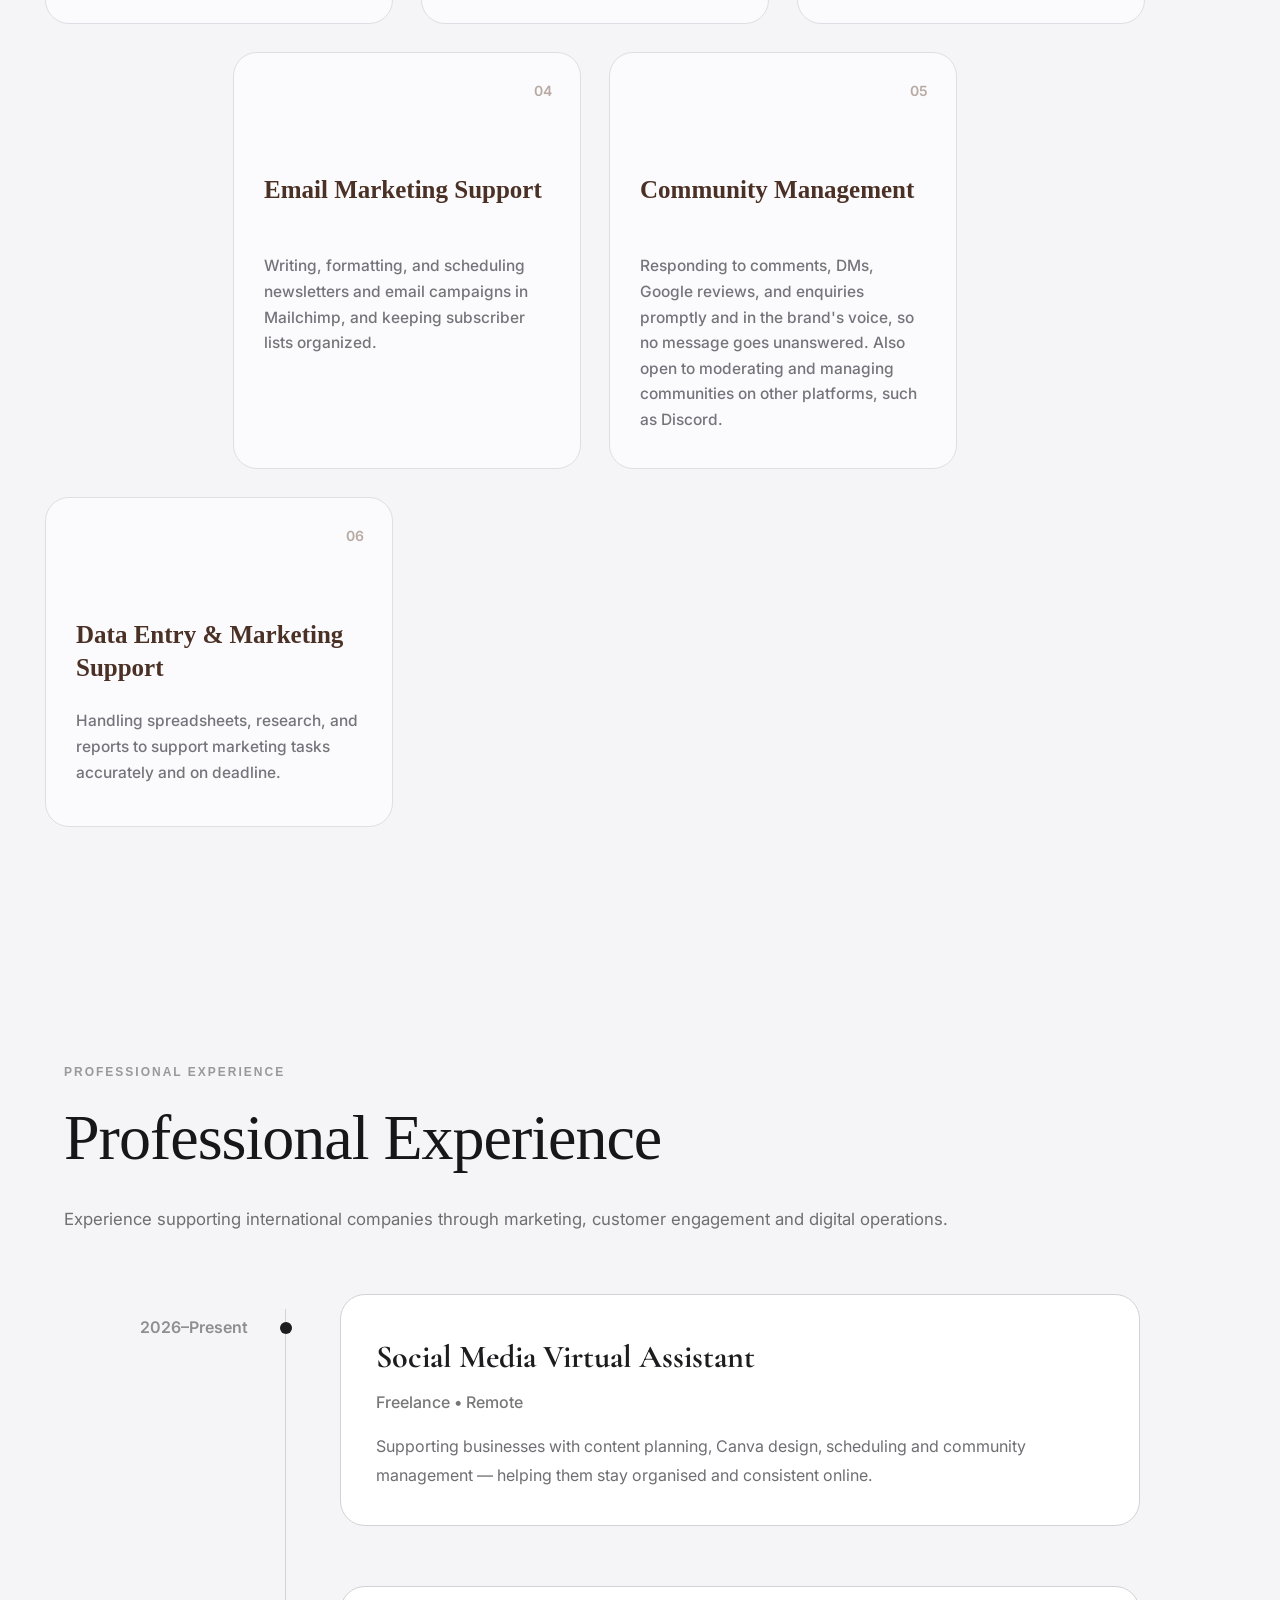
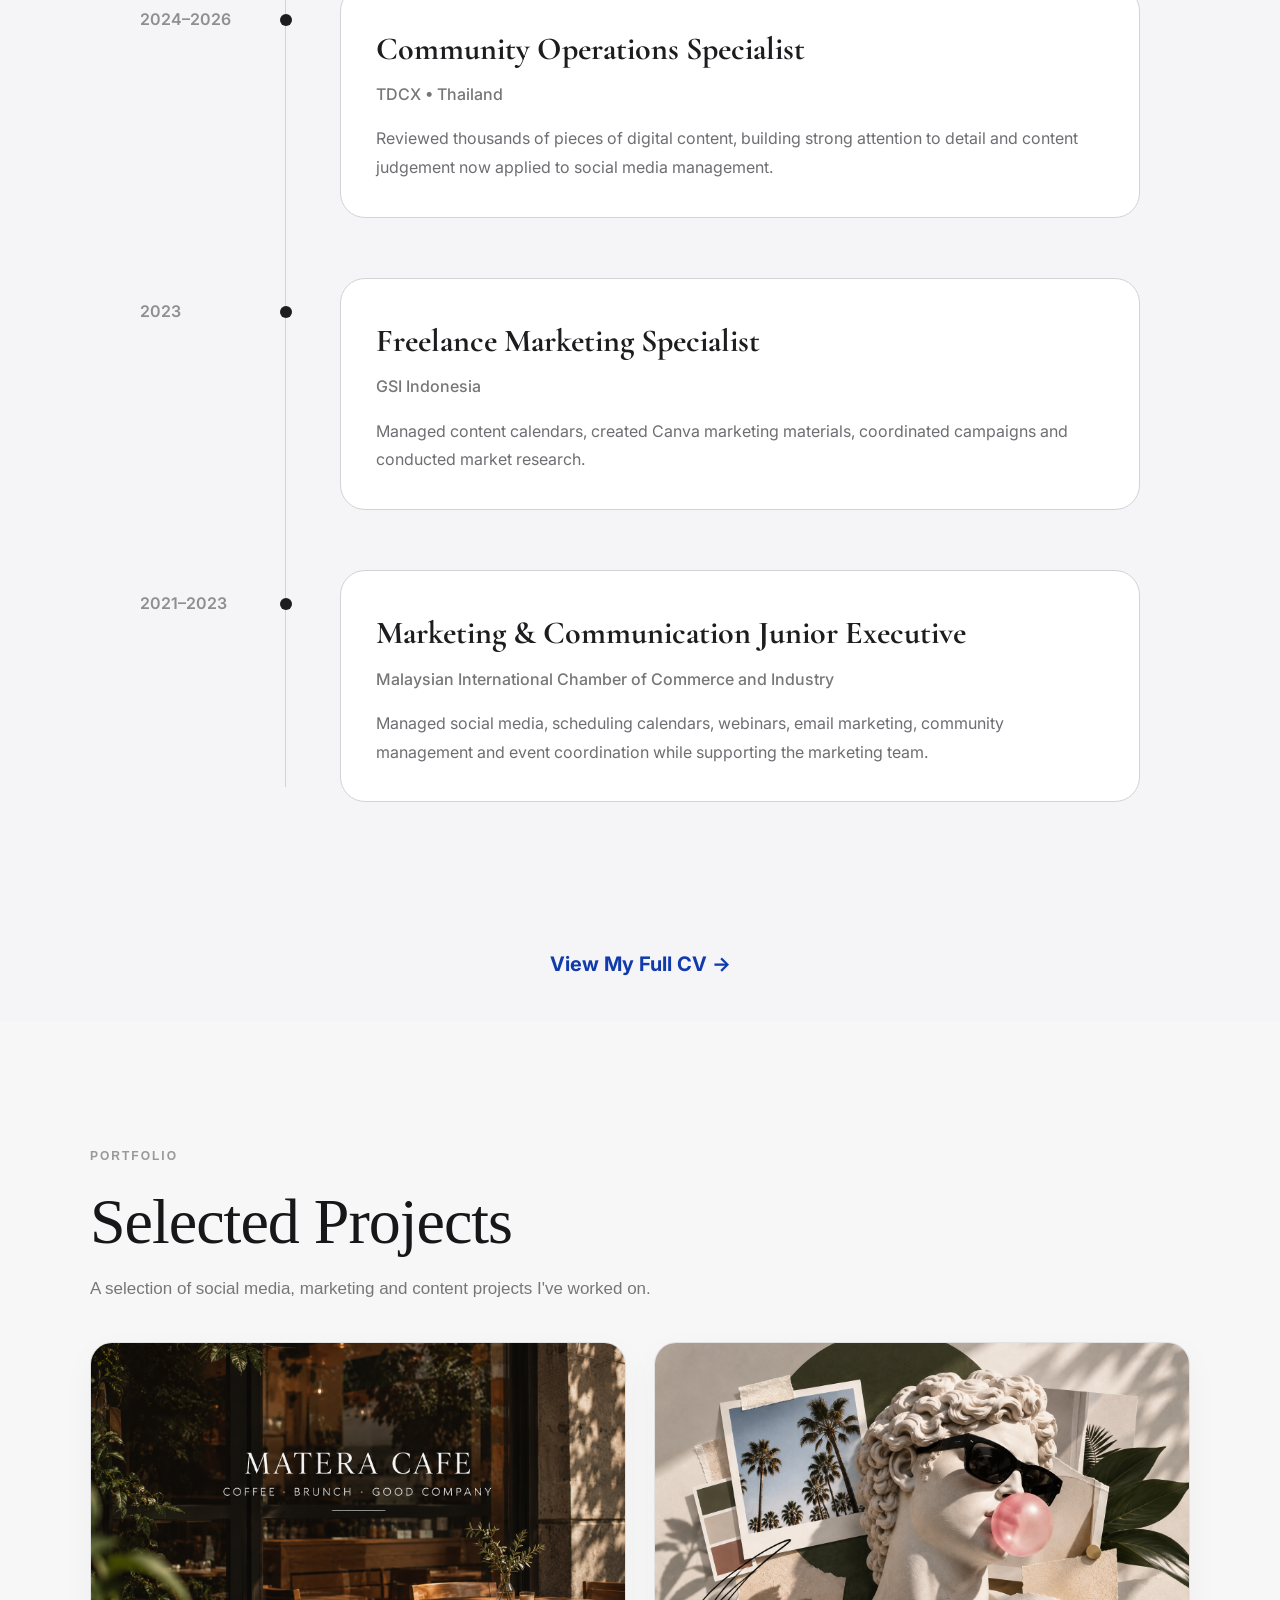
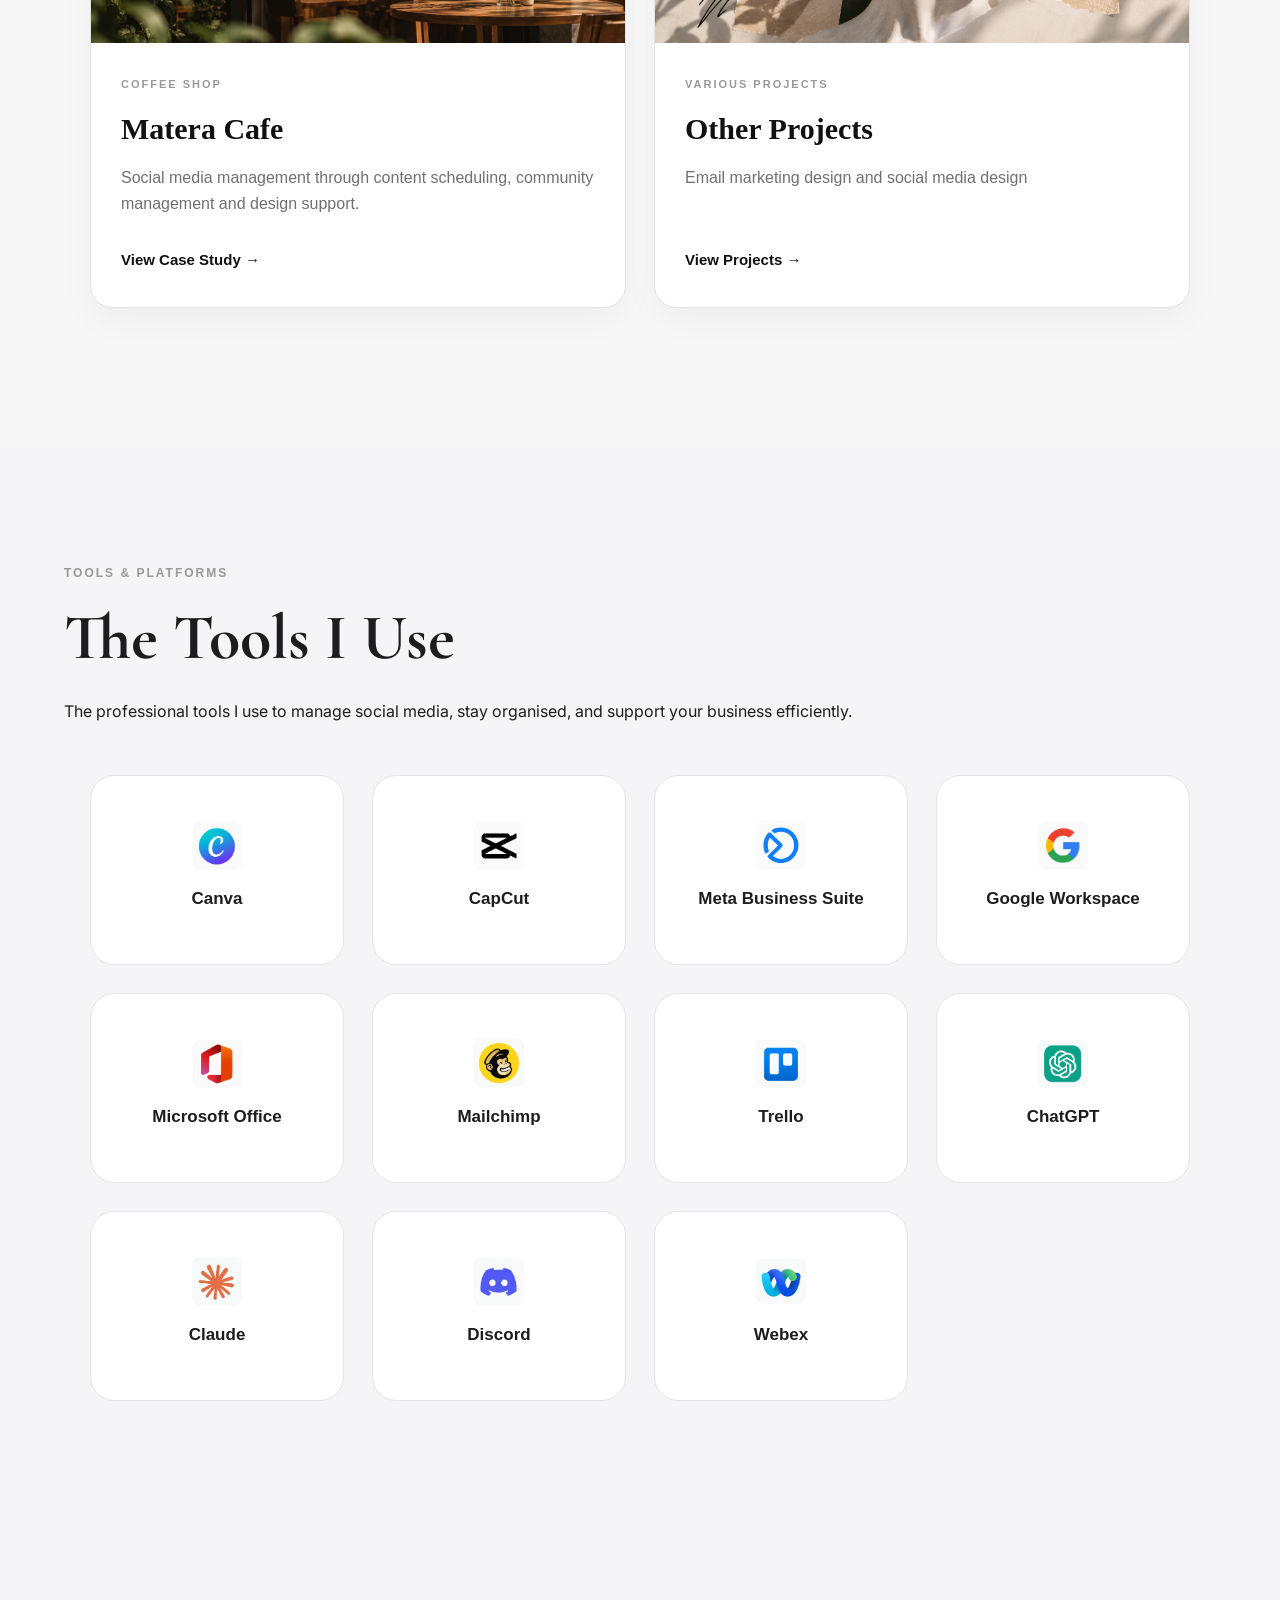
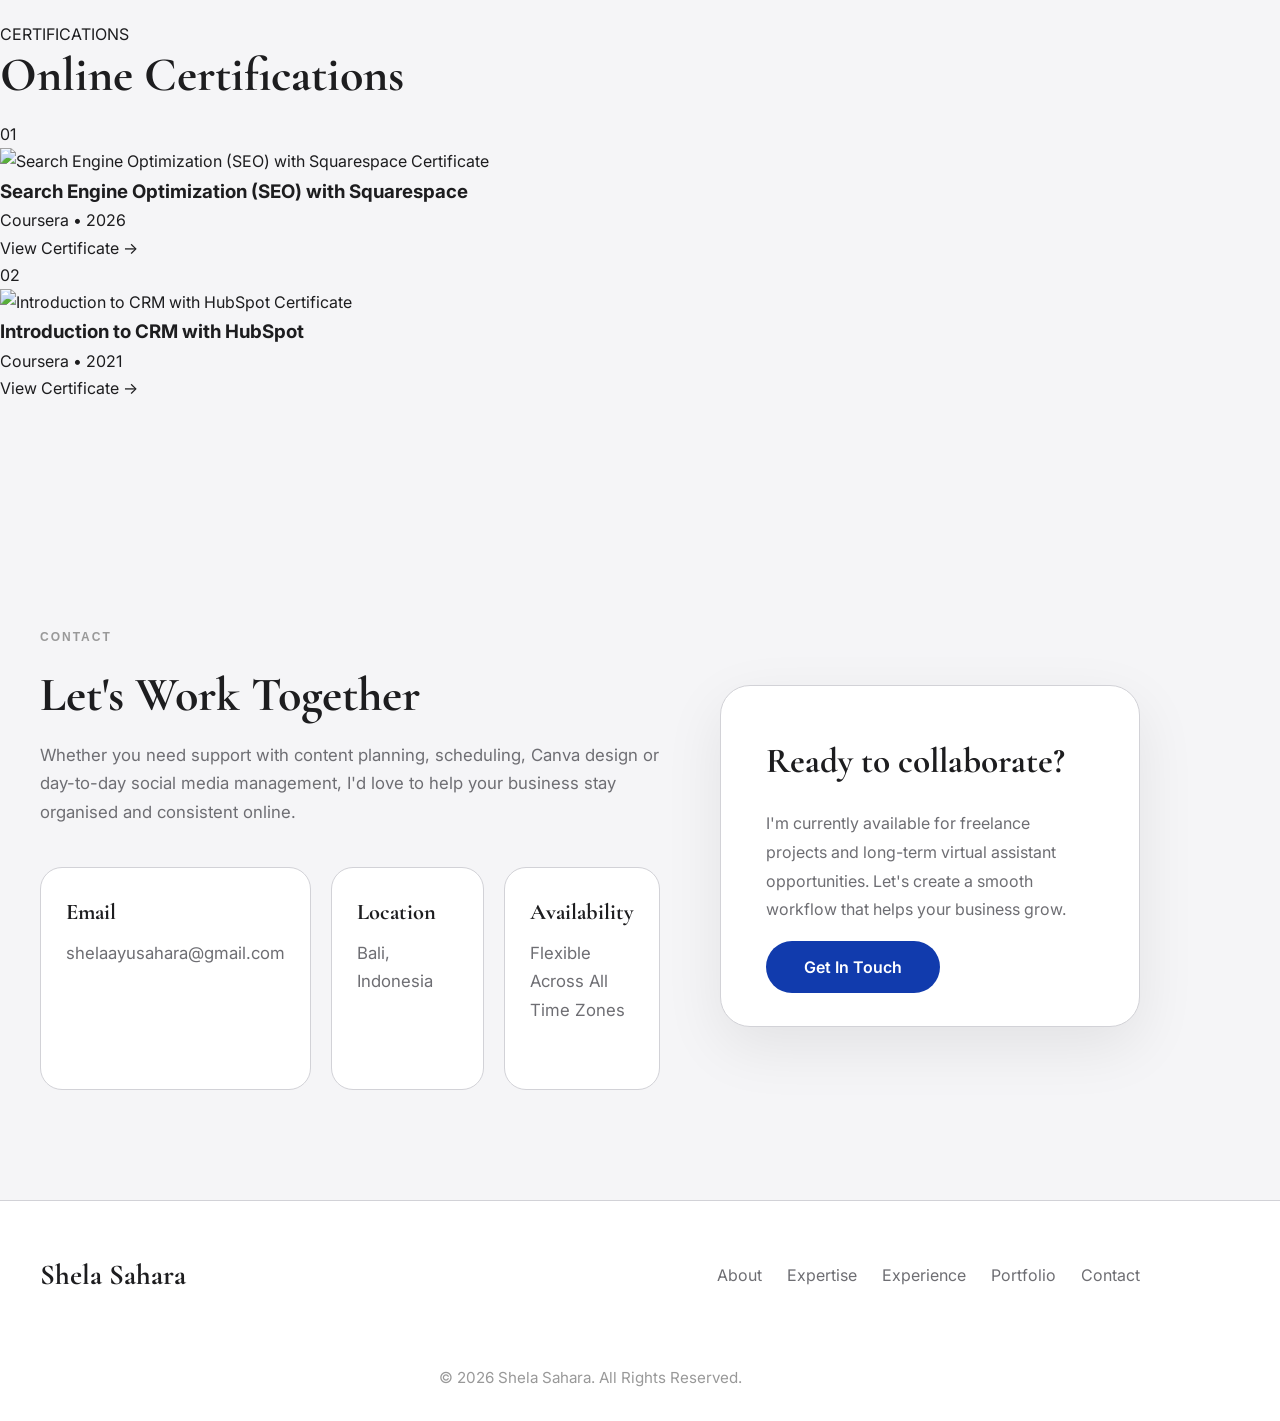
==== commit 9a84343d: "Add files via upload" ====
--- a/index.html
+++ b/index.html
@@ -1,9 +1,11 @@
 <!DOCTYPE html>
+
 <html lang="en">
 
 <head>
 
     <meta charset="UTF-8">
+
     <meta name="viewport" content="width=device-width, initial-scale=1.0">
 
     <title>Shela Sahara | Social Media Virtual Assistant</title>
@@ -11,6 +13,7 @@
     <link rel="stylesheet" href="style.css">
 
     <link rel="preconnect" href="https://fonts.googleapis.com">
+
     <link rel="preconnect" href="https://fonts.gstatic.com" crossorigin>
 
     <link href="https://fonts.googleapis.com/css2?family=Cormorant+Garamond:wght@500;600;700&family=Inter:wght@300;400;500;600;700&display=swap" rel="stylesheet">
@@ -26,15 +29,25 @@
     <div class="container nav">
 
         <div class="logo">
+
             Shela Sahara
-        </div>
-
-        <nav>
+
+        </div>
+
+        <button class="nav-toggle" type="button" aria-label="Open navigation" aria-expanded="false" aria-controls="site-nav">
+            <span aria-hidden="true">☰</span>
+        </button>
+
+        <nav id="site-nav">
 
             <a href="#about">About</a>
-            <a href="#services">Services</a>
+
+            <a href="#expertise">Expertise</a>
+
             <a href="#experience">Experience</a>
+
             <a href="#portfolio">Portfolio</a>
+
             <a href="#contact">Contact</a>
 
         </nav>
@@ -44,161 +57,1117 @@
 </header>
 
 
+
 <!-- ================= HERO ================= -->
 
 <section class="hero">
 
-<div class="container hero-grid">
-
-<div class="hero-text">
-
-<span class="tag">
-SOCIAL MEDIA VIRTUAL ASSISTANT
+    <!-- GIANT NAME -->
+
+    <div class="hero-big-name">
+
+        <span class="big-first">Shela</span>
+
+        <span class="big-last">Sahara</span>
+
+    </div>
+
+
+
+  <!-- MARKETING PORTFOLIO -->
+
+<!-- MARKETING PORTFOLIO -->
+
+<div class="hero-title">
+
+    <span>Marketing Portfolio</span>
+
+    <span class="hero-subtitle">
+
+        Social Media · Community
+
+    </span>
+
+    <span class="hero-description">
+
+        Helping brands and companies grow their profit through digital marketing.
+
+    </span>
+
+    <div class="title-line"></div>
+
+</div>
+
+    <!-- PHOTO -->
+
+    <div class="hero-photo">
+
+        <img src="Shela_Profile-remove.png" alt="Shela Sahara">
+
+    </div>
+
+
+
+    <!-- LEFT CONTENT -->
+
+    <div class="hero-info">
+
+        <div class="buttons">
+
+            <a href="#contact" class="btn">
+
+                <span>Let's Work Together</span>
+
+                <span class="arrow">→</span>
+
+            </a>
+
+
+
+            <a href="#portfolio" class="btn-outline">
+
+                View Portfolio
+
+            </a>
+
+        </div>
+
+
+
+        <div class="stats">
+
+            <div class="stat">
+
+                <h3>3+</h3>
+
+                <p>
+
+                    Years of Marketing<br>
+
+                    Experience
+
+                </p>
+
+            </div>
+
+
+
+            <div class="divider"></div>
+
+
+
+            <div class="stat">
+
+                <h3>3</h3>
+
+                <p>
+
+                    Countries<br>
+
+                    Worked
+
+                </p>
+
+            </div>
+
+
+
+            <div class="divider"></div>
+
+
+
+            <div class="stat">
+
+                <h3>24h</h3>
+
+                <p>
+
+                    Average<br>
+
+                    Response
+
+                </p>
+
+            </div>
+
+        </div>
+
+    </div>
+
+
+
+    <!-- BOTTOM LEFT -->
+
+    <div class="hero-scroll">
+
+        <span class="scroll-arrow">↓</span>
+
+        <span>SCROLL TO EXPLORE</span>
+
+    </div>
+
+</section>
+
+
+
+<!-- ================= ABOUT ================= -->
+
+<section id="about" class="about-section">
+
+    <div class="container">
+
+        <span class="section-label">
+
+            ABOUT ME
+
+        </span>
+
+        <div class="about-layout">
+
+            <!-- LEFT -->
+
+            <div class="about-image">
+
+                <img src="Shela Pic.jpg" alt="Shela Sahara">
+
+            </div>
+
+            <!-- RIGHT -->
+
+            <div class="about-content">
+
+                <h2>Hi, I'm Shela Sahara</h2>
+
+                <p class="section-description">
+
+                    Helping you stay organised, consistent and confident with your online presence.
+
+                </p>
+
+                <p>
+
+                    I'm a Social Media Virtual Assistant helping businesses stay organised, consistent and visible online through thoughtful content planning, Canva design and reliable day-to-day support.
+
+                </p>
+
+                <p>
+
+                    I got my start helping a friend's business bring order to their online chaos, and discovered I genuinely love the planning and systems side of this work. Now I help other businesses feel just as organised.
+
+                </p>
+
+                <p>
+
+                    With professional experience across Indonesia, Malaysia and Thailand, I combine marketing knowledge, organisation and communication skills to help businesses build a consistent online presence while saving valuable time.
+
+                </p>
+
+                <div class="about-info">
+
+                    <div class="info-card">
+
+                        <h4>📍 Location</h4>
+
+                        <p>Bali, Indonesia</p>
+
+                    </div>
+
+                    <div class="info-card">
+
+                        <h4>🌍 Availability</h4>
+
+                        <p>Flexible across all time zones</p>
+
+                    </div>
+
+                    <div class="info-card">
+
+                        <h4>⏰ Hours</h4>
+
+                        <p>20–40 hours weekly</p>
+
+                    </div>
+
+                    <div class="info-card">
+
+                        <h4>⚡ Response</h4>
+
+                        <p>Within 24 hours</p>
+
+                    </div>
+
+                </div>
+
+            </div>
+
+        </div>
+
+    </div>
+
+</section>
+
+<!-- =========================
+
+     EXPERTISE
+
+========================= -->
+
+<section id="expertise" class="services-section">
+
+    <div class="services-container">
+
+        <p class="services-label">EXPERTISE</p>
+
+        <h2 class="services-title">
+
+            What I Do
+
+        </h2>
+
+        <p class="services-description">
+
+            Practical support to keep your content, marketing and online presence organised and consistent.
+
+        </p>
+
+        <div class="services-grid">
+
+            <!-- 01 -->
+
+            <div class="service-card">
+
+                <span class="service-number">01</span>
+
+                <h3>Content Scheduling &amp; Calendar Management</h3>
+
+                <p>
+
+                    Planning and maintaining content calendars in Google Sheets and Trello, and scheduling posts in Meta Business Suite, so content goes out consistently and on time.
+
+                </p>
+
+            </div>
+
+
+
+            <!-- 02 -->
+
+            <div class="service-card">
+
+                <span class="service-number">02</span>
+
+                <h3>Content Creation Support</h3>
+
+                <p>
+
+                    Assisting with writing captions and developing post ideas for single posts, carousels, and short-form videos, all in the brand's voice and tailored to each platform.
+
+                </p>
+
+            </div>
+
+
+
+            <!-- 03 -->
+
+            <div class="service-card">
+
+                <span class="service-number">03</span>
+
+                <h3>Canva Design Support</h3>
+
+                <p>
+
+                    Creating and adapting on-brand graphics in Canva, using the brand's colors, fonts, and style to keep feeds polished and consistent.
+
+                </p>
+
+            </div>
+
+
+
+            <!-- 04 -->
+
+            <div class="service-card">
+
+                <span class="service-number">04</span>
+
+                <h3>Email Marketing Support</h3>
+
+                <p>
+
+                    Writing, formatting, and scheduling newsletters and email campaigns in Mailchimp, and keeping subscriber lists organized.
+
+                </p>
+
+            </div>
+
+
+
+            <!-- 05 -->
+
+            <div class="service-card">
+
+                <span class="service-number">05</span>
+
+                <h3>Community Management</h3>
+
+                <p>
+
+                    Responding to comments, DMs, Google reviews, and enquiries promptly and in the brand's voice, so no message goes unanswered. Also open to moderating and managing communities on other platforms, such as Discord.
+
+                </p>
+
+            </div>
+
+
+
+            <!-- 06 -->
+
+            <div class="service-card">
+
+                <span class="service-number">06</span>
+
+                <h3>Data Entry &amp; Marketing Support</h3>
+
+                <p>
+
+                    Handling spreadsheets, research, and reports to support marketing tasks accurately and on deadline.
+
+                </p>
+
+            </div>
+
+        </div>
+
+    </div>
+
+</section>
+
+<!-- ================= EXPERIENCE ================= -->
+
+<section id="experience" class="experience-section">
+
+<div class="container">
+
+
+
+<span class="section-label">
+
+PROFESSIONAL EXPERIENCE
+
 </span>
 
-<h1>
-    Your Social Media<br>
-    Assistant 
-</h1>
-
-<h3 class="hero-subheadline">
-
-Consistent content. Zero stress.
-I handle your social media so you don't have to.
+
+
+<h2>
+
+Professional Experience
+
+</h2>
+
+
+
+<p class="section-description">
+
+Experience supporting international companies through marketing, customer engagement and digital operations.
+
+</p>
+
+
+
+
+
+<div class="timeline">
+
+
+
+
+
+<div class="timeline-item">
+
+
+
+<div class="timeline-year">
+
+2026–Present
+
+</div>
+
+
+
+<div class="timeline-dot"></div>
+
+
+
+
+
+<div class="timeline-content">
+
+<h3>
+
+Social Media Virtual Assistant
 
 </h3>
 
+<h4>
+
+Freelance • Remote
+
+</h4>
+
 <p>
 
-I support busy entrepreneurs, coaches and small businesses with
-content planning, scheduling, Canva design, community management
-and marketing administration so you can focus on growing your business.
+Supporting businesses with content planning, Canva design, scheduling and community management — helping them stay organised and consistent online.
 
 </p>
 
-<div class="buttons">
-
-<a href="#contact" class="btn">
-
-Let's Work Together
+</div>
+
+</div>
+
+<div class="timeline-item">
+
+
+
+<div class="timeline-year">
+
+2024–2026
+
+</div>
+
+
+
+<div class="timeline-dot"></div>
+
+
+
+
+
+<div class="timeline-content">
+
+
+
+<h3>
+
+Community Operations Specialist
+
+</h3>
+
+
+
+<h4>
+
+TDCX • Thailand
+
+</h4>
+
+
+
+<p>
+
+Reviewed thousands of pieces of digital content, building strong attention to detail and content judgement now applied to social media management.
+
+</p>
+
+
+
+</div>
+
+
+
+</div>
+
+
+
+
+
+
+
+
+
+<div class="timeline-item">
+
+
+
+<div class="timeline-year">
+
+2023
+
+</div>
+
+
+
+<div class="timeline-dot"></div>
+
+
+
+
+
+<div class="timeline-content">
+
+
+
+<h3>
+
+Freelance Marketing Specialist
+
+</h3>
+
+
+
+<h4>
+
+GSI Indonesia
+
+</h4>
+
+
+
+<p>
+
+Managed content calendars, created Canva marketing materials, coordinated campaigns and conducted market research.
+
+</p>
+
+
+
+</div>
+
+
+
+</div>
+
+
+
+
+
+
+
+
+
+<div class="timeline-item">
+
+
+
+<div class="timeline-year">
+
+2021–2023
+
+</div>
+
+
+
+<div class="timeline-dot"></div>
+
+
+
+
+
+<div class="timeline-content">
+
+
+
+<h3>
+
+Marketing & Communication Junior Executive
+
+</h3>
+
+
+
+<h4>
+
+Malaysian International Chamber of Commerce and Industry
+
+</h4>
+
+
+
+<p>
+
+Managed social media, scheduling calendars, webinars, email marketing, community management and event coordination while supporting the marketing team.
+
+</p>
+
+
+
+</div>
+
+
+
+</div>
+
+
+
+
+
+</div>
+
+
+
+</div>
+
+</section>
+
+<a href="https://drive.google.com/file/d/1gc86GsazWxi3zCNmFZ_5Ws8G3zGuvCW1/view?usp=sharing" class="cv-link" target="_blank">
+
+    View My Full CV →
 
 </a>
 
-<a href="#portfolio" class="btn-outline">
-
-View Portfolio
+<!-- ================= PORTFOLIO ================= -->
+
+<section class="portfolio-section" id="portfolio">
+
+    <div class="portfolio-container">
+
+        <p class="section-label">PORTFOLIO</p>
+
+        <h2 class="portfolio-title">Selected Projects</h2>
+
+        <p class="portfolio-subtitle">
+
+            A selection of social media, marketing and content projects I've worked on.
+
+        </p>
+
+        <div class="portfolio-grid">
+
+<!-- PROJECT 01 -->
+
+<article class="portfolio-card">
+
+    <div class="portfolio-image">
+
+        <img src="cover matera.png" alt="Matera Cafe">
+
+    </div>
+
+    <div class="portfolio-content">
+
+        <span class="portfolio-category">COFFEE SHOP</span>
+
+        <h3>Matera Cafe</h3>
+
+        <p>
+
+            Social media management through content scheduling,
+
+            community management and design support.
+
+        </p>
+
+       <a href="matera.html" class="portfolio-link">
+
+    View Case Study →
 
 </a>
 
-</div>
-
-<div class="stats">
-
-<div class="stat">
-
-<h3>3+</h3>
-
-<p>Years of Marketing Experience</p>
-
-</div>
-
-<div class="divider"></div>
-
-<div class="stat">
-
-<h3>3</h3>
-
-<p>Countries Worked</p>
-
-</div>
-
-<div class="divider"></div>
-
-<div class="stat">
-
-<h3>24h</h3>
-
-<p>Average Response</p>
-
-</div>
-
-</div>
-
-</div>
-
-<div class="hero-photo">
-
-<img src="Shela_Profile-remove.png" alt="Shela Sahara">
-
-</div>
-
-</div>
+    </div>
+
+</article>
+
+
+
+            <!-- PROJECT 02 -->
+
+            <article class="portfolio-card">
+
+                <div class="portfolio-image">
+
+                    <img src="cover others project.png" alt="Marketing and Design Projects">
+
+                </div>
+
+                <div class="portfolio-content">
+
+                    <span class="portfolio-category">VARIOUS PROJECTS</span>
+
+                    <h3>Other Projects</h3>
+
+                    <p>
+
+                        Email marketing design and social media design
+
+                    </p>
+
+<a href="others.html" class="portfolio-link">
+
+    View Projects →
+
+</a>
+
+                </div>
+
+            </article>
+
+        </div>
+
+    </div>
 
 </section>
 
-<!-- ================= ABOUT ================= -->
-
-<section id="about" class="about-section">
+
+
+<!-- ================= TOOLS ================= -->
+
+<section id="tools" class="tools section">
 
     <div class="container">
 
         <span class="section-label">
-            ABOUT ME
+
+            TOOLS & PLATFORMS
+
         </span>
 
-        <div class="about-layout">
-
-            <!-- LEFT -->
-            <div class="about-image">
-                <img src="Shela Pic.jpg" alt="Shela Sahara">
+        <h2 class="tools-title">The Tools I Use</h2>
+
+<p>The professional tools I use to manage social media, stay organised, and support your business efficiently.</p>
+
+           <div class="tools-grid">
+
+    <div class="tool-card">
+
+        <div class="tool-logo">
+
+            <img src="canva.png" alt="Canva">
+
+        </div>
+
+        <h3>Canva</h3>
+
+    </div>
+
+    <div class="tool-card">
+
+        <div class="tool-logo">
+
+            <img src="capcut.png" alt="CapCut">
+
+        </div>
+
+        <h3>CapCut</h3>
+
+    </div>
+
+    <div class="tool-card">
+
+        <div class="tool-logo">
+
+            <img src="metabusiness.png" alt="Meta Business Suite">
+
+        </div>
+
+        <h3>Meta Business Suite</h3>
+
+    </div>
+
+    <div class="tool-card">
+
+        <div class="tool-logo">
+
+            <img src="google.png" alt="Google Workspace">
+
+        </div>
+
+        <h3>Google Workspace</h3>
+
+    </div>
+
+    <div class="tool-card">
+
+        <div class="tool-logo">
+
+            <img src="msoffice.png" alt="Microsoft Office">
+
+        </div>
+
+        <h3>Microsoft Office</h3>
+
+    </div>
+
+    <div class="tool-card">
+
+        <div class="tool-logo">
+
+            <img src="mailchimp.png" alt="Mailchimp">
+
+        </div>
+
+        <h3>Mailchimp</h3>
+
+    </div>
+
+    <div class="tool-card">
+
+        <div class="tool-logo">
+
+            <img src="trello.png" alt="Trello">
+
+        </div>
+
+        <h3>Trello</h3>
+
+    </div>
+
+    <div class="tool-card">
+
+        <div class="tool-logo">
+
+            <img src="chatgpt.png" alt="ChatGPT">
+
+        </div>
+
+        <h3>ChatGPT</h3>
+
+    </div>
+
+    <div class="tool-card">
+
+        <div class="tool-logo">
+
+            <img src="claude.png" alt="Claude">
+
+        </div>
+
+        <h3>Claude</h3>
+
+    </div>
+
+    <div class="tool-card">
+
+        <div class="tool-logo">
+
+            <img src="discord.png" alt="Discord">
+
+        </div>
+
+        <h3>Discord</h3>
+
+    </div>
+
+    <div class="tool-card">
+
+        <div class="tool-logo">
+
+            <img src="webex.png" alt="Webex">
+
+        </div>
+
+        <h3>Webex</h3>
+
+    </div>
+
+</div>
+
+    </div>
+</section>
+
+<!-- =========================
+
+     CERTIFICATIONS
+
+========================= -->
+
+<section id="certifications" class="certifications-section">
+
+    <div class="certifications-container">
+
+        <p class="certifications-label">CERTIFICATIONS</p>
+
+        <h2 class="certifications-title">
+
+            Online Certifications
+
+        </h2>
+
+        <div class="certifications-grid">
+
+           <!-- 01 -->
+
+<div class="certification-card">
+
+    <span class="certification-number">01</span>
+
+    <div class="certificate-image">
+
+        <img
+
+            src="Certificate SEO.png"
+
+            alt="Search Engine Optimization (SEO) with Squarespace Certificate"
+
+        >
+
+    </div>
+
+    <div class="certification-content">
+
+        <h3>
+
+            Search Engine Optimization (SEO) with Squarespace
+
+        </h3>
+
+        <p class="certification-meta">
+
+            Coursera <span>•</span> 2026
+
+        </p>
+
+        <a
+
+            href="https://coursera.org/share/fc1d96a7ec91c3f79c08fa68a517a207"
+
+            target="_blank"
+
+            rel="noopener noreferrer"
+
+            class="certificate-link"
+
+        >
+
+            View Certificate →
+
+        </a>
+
+    </div>
+
+</div>
+
+
+
+<!-- 02 -->
+
+<div class="certification-card">
+
+    <span class="certification-number">02</span>
+
+    <div class="certificate-image">
+
+        <img
+
+            src="Certificate Hubspot.png"
+
+            alt="Introduction to CRM with HubSpot Certificate"
+
+        >
+
+    </div>
+
+    <div class="certification-content">
+
+        <h3>
+
+            Introduction to CRM with HubSpot
+
+        </h3>
+
+        <p class="certification-meta">
+
+            Coursera <span>•</span> 2021
+
+        </p>
+
+        <a
+
+            href="https://coursera.org/share/b486640dc95128268c389217b7ad888a"
+
+            target="_blank"
+
+            rel="noopener noreferrer"
+
+            class="certificate-link"
+
+        >
+
+            View Certificate →
+
+        </a>
+
+    </div>
+
+</div>
+
+        </div>
+
+    </div>
+
+</section>
+
+<!-- ================= CONTACT ================= -->
+
+<section class="contact" id="contact">
+
+    <div class="container contact-grid">
+
+        <div class="contact-text">
+
+            <span class="section-label">
+
+                CONTACT
+
+            </span>
+
+            <h2>
+
+                Let's Work Together
+
+            </h2>
+
+            <p>
+
+                Whether you need support with content planning, scheduling, Canva design or day-to-day social media management, I'd love to help your business stay organised and consistent online.
+
+            </p>
+
+            <div class="contact-info">
+
+                <div class="contact-item">
+
+                    <h4>Email</h4>
+
+                    <p>shelaayusahara@gmail.com</p>
+
+                </div>
+
+                <div class="contact-item">
+
+                    <h4>Location</h4>
+
+                    <p>Bali, Indonesia</p>
+
+                </div>
+
+                <div class="contact-item">
+
+                    <h4>Availability</h4>
+
+                    <p>Flexible Across All Time Zones</p>
+
+                </div>
+
             </div>
 
-            <!-- RIGHT -->
-            <div class="about-content">
-
-                <h2>Hi, I'm Shela Sahara</h2>
-
-                <p class="section-description">
-                    Helping you stay organised, consistent and confident with your online presence.
-                </p>
-
-                <p>
-                    I'm a Social Media Virtual Assistant helping businesses stay organised, consistent and visible online through thoughtful content planning, Canva design and reliable day-to-day support.
-                </p>
-
-                <p>
-                    I got my start helping a friend's business bring order to their online chaos, and discovered I genuinely love the planning and systems side of this work. Now I help other businesses feel just as organised.
-                </p>
-
-                <p>
-                    With professional experience across Indonesia, Malaysia and Thailand, I combine marketing knowledge, organisation and communication skills to help businesses build a consistent online presence while saving valuable time.
-                </p>
-
-                <div class="about-info">
-
-                    <div class="info-card">
-                        <h4>📍 Location</h4>
-                        <p>Bali, Indonesia</p>
-                    </div>
-
-                    <div class="info-card">
-                        <h4>🌍 Availability</h4>
-                        <p>Flexible across all time zones</p>
-                    </div>
-
-                    <div class="info-card">
-                        <h4>⏰ Hours</h4>
-                        <p>20–40 hours weekly</p>
-                    </div>
-
-                    <div class="info-card">
-                        <h4>⚡ Response</h4>
-                        <p>Within 24 hours</p>
-                    </div>
-
-                </div>
-
-            </div>
+        </div>
+
+        <div class="contact-card">
+
+            <h3>Ready to collaborate?</h3>
+
+            <p>
+
+                I'm currently available for freelance projects and long-term virtual assistant opportunities. Let's create a smooth workflow that helps your business grow.
+
+            </p>
+
+            <a href="mailto:shelaayusahara@gmail.com" class="btn">
+
+                Get In Touch
+
+            </a>
 
         </div>
 
@@ -206,499 +1175,6 @@
 
 </section>
 
-<!-- =========================
-     SERVICES
-========================= -->
-
-<section class="services-section">
-
-    <div class="services-container">
-
-        <p class="services-label">SERVICES</p>
-
-        <h2 class="services-title">
-            What I Can Help You With
-        </h2>
-
-        <p class="services-description">
-            I handle the day-to-day tasks so you can focus on strategy and growing your business.
-        </p>
-
-        <div class="services-grid">
-
-            <!-- 01 -->
-            <div class="service-card">
-                <span class="service-number">01</span>
-
-                <h3>Content Scheduling</h3>
-
-                <p>
-                    I schedule your content across your preferred platform so it goes out consistently and on time.
-                </p>
-            </div>
-
-
-            <!-- 02 -->
-            <div class="service-card">
-                <span class="service-number">02</span>
-
-                <h3>Content Calendar Management</h3>
-
-                <p>
-                    Give me your content plan, and I'll keep it organized and up to date. You will know what's going out and when, without the spreadsheet stress.
-                </p>
-            </div>
-
-
-            <!-- 03 -->
-            <div class="service-card">
-                <span class="service-number">03</span>
-
-                <h3>Canva Design Support</h3>
-
-                <p>
-                I’ll create and customize designs using your colors, fonts, and style so your feed stays polished and consistent.
-                </p>
-            </div>
-
-
-            <!-- 04 -->
-            <div class="service-card">
-                <span class="service-number">04</span>
-
-                <h3>Community Management</h3>
-
-                <p>
-                    Your audience gets a timely, on-brand response every time. I handle comments, DMs, and enquiries so nothing falls through the cracks.
-                </p>
-            </div>
-
-
-            <!-- 05 -->
-            <div class="service-card">
-                <span class="service-number">05</span>
-
-                <h3>Data Entry &amp; Marketing Support</h3>
-
-                <p>
-                    I’ll handle spreadsheets, research, and reports, so you can focus on what only you can do.
-                </p>
-            </div>
-
-        </div>
-
-    </div>
-
-</section>
-
-<!-- ================= EXPERIENCE ================= -->
-
-<section id="experience" class="experience-section">
-
-<div class="container">
-
-
-<span class="section-label">
-
-PROFESSIONAL EXPERIENCE
-
-</span>
-
-
-<h2>
-Professional Experience
-</h2>
-
-
-<p class="section-description">
-Experience supporting international companies through marketing, customer engagement and digital operations.
-</p>
-
-
-
-<div class="timeline">
-
-
-
-<div class="timeline-item">
-
-
-<div class="timeline-year">
-2026–Present
-</div>
-
-
-<div class="timeline-dot"></div>
-
-
-
-<div class="timeline-content">
-
-<h3>
-Social Media Virtual Assistant
-</h3>
-<h4>
-Freelance • Remote
-</h4>
-<p>
-Supporting businesses with content planning, Canva design, scheduling and community management — helping them stay organised and consistent online.
-</p>
-
-</div>
-
-</div>
-
-<div class="timeline-item">
-
-
-<div class="timeline-year">
-2024–2026
-</div>
-
-
-<div class="timeline-dot"></div>
-
-
-
-<div class="timeline-content">
-
-
-<h3>
-Community Operations Specialist
-</h3>
-
-
-<h4>
-TDCX • Thailand
-</h4>
-
-
-<p>
-Reviewed thousands of pieces of digital content, building strong attention to detail and content judgement now applied to social media management.
-</p>
-
-
-</div>
-
-
-</div>
-
-
-
-
-
-<div class="timeline-item">
-
-
-<div class="timeline-year">
-2023
-</div>
-
-
-<div class="timeline-dot"></div>
-
-
-
-<div class="timeline-content">
-
-
-<h3>
-Freelance Marketing Specialist
-</h3>
-
-
-<h4>
-GSI Indonesia
-</h4>
-
-
-<p>
-Managed content calendars, created Canva marketing materials, coordinated campaigns and conducted market research.
-</p>
-
-
-</div>
-
-
-</div>
-
-
-
-
-
-<div class="timeline-item">
-
-
-<div class="timeline-year">
-2021–2023
-</div>
-
-
-<div class="timeline-dot"></div>
-
-
-
-<div class="timeline-content">
-
-
-<h3>
-Marketing & Communication Junior Executive
-</h3>
-
-
-<h4>
-Malaysian International Chamber of Commerce and Industry
-</h4>
-
-
-<p>
-Managed social media, scheduling calendars, webinars, email marketing, community management and event coordination while supporting the marketing team.
-</p>
-
-
-</div>
-
-
-</div>
-
-
-
-</div>
-
-
-</div>
-
-</section>
-
-<a href=https://drive.google.com/file/d/1gc86GsazWxi3zCNmFZ_5Ws8G3zGuvCW1/view?usp=sharing class="cv-link" target="_blank">
-    View My Full CV →
-</a>
-
-<!-- ================= PORTFOLIO ================= -->
-
-<section class="portfolio-section" id="portfolio">
-
-    <div class="portfolio-container">
-
-        <p class="section-label">PORTFOLIO</p>
-
-        <h2 class="portfolio-title">Selected Projects</h2>
-
-        <p class="portfolio-subtitle">
-            A selection of social media, marketing and content projects I've worked on.
-        </p>
-
-        <div class="portfolio-grid">
-
-<!-- PROJECT 01 -->
-<article class="portfolio-card">
-
-    <div class="portfolio-image">
-        <img src="cover matera.png" alt="Matera Cafe">
-    </div>
-
-    <div class="portfolio-content">
-
-        <span class="portfolio-category">COFFEE SHOP</span>
-
-        <h3>Matera Cafe</h3>
-
-        <p>
-            Social media management through content scheduling,
-            community management and design support.
-        </p>
-
-       <a href="./matera/matera.html" class="portfolio-link">
-    View Case Study →
-</a>
-
-    </div>
-
-</article>
-
-
-            <!-- PROJECT 02 -->
-            <article class="portfolio-card">
-
-                <div class="portfolio-image">
-                    <img src="cover others project.png" alt="Marketing and Design Projects">
-                </div>
-
-                <div class="portfolio-content">
-
-                    <span class="portfolio-category">VARIOUS PROJECTS</span>
-
-                    <h3>Other Projects</h3>
-
-                    <p>
-                        Email marketing design and social media design
-                    </p>
-<a href="others/others.html" class="portfolio-link">View Projects →</a>
-
-                </div>
-
-            </article>
-
-        </div>
-
-    </div>
-
-</section>
-
-
-<!-- ================= TOOLS ================= -->
-
-<section id="tools" class="tools section">
-
-    <div class="container">
-
-        <span class="section-label">
-            TOOLS & PLATFORMS
-        </span>
-
-        <h2 class="tools-title">The Tools I Use</h2>
-<p>The professional tools I use to manage social media, stay organised, and support your business efficiently.</p>
-
-           <div class="tools-grid">
-
-    <div class="tool-card">
-        <div class="tool-logo">
-            <img src="canva.png" alt="Canva">
-        </div>
-        <h3>Canva</h3>
-    </div>
-
-    <div class="tool-card">
-        <div class="tool-logo">
-            <img src="capcut.png" alt="CapCut">
-        </div>
-        <h3>CapCut</h3>
-    </div>
-
-    <div class="tool-card">
-        <div class="tool-logo">
-            <img src="metabusiness.png" alt="Meta Business Suite">
-        </div>
-        <h3>Meta Business Suite</h3>
-    </div>
-
-    <div class="tool-card">
-        <div class="tool-logo">
-            <img src="google.png" alt="Google Workspace">
-        </div>
-        <h3>Google Workspace</h3>
-    </div>
-
-    <div class="tool-card">
-        <div class="tool-logo">
-            <img src="msoffice.png" alt="Microsoft Office">
-        </div>
-        <h3>Microsoft Office</h3>
-    </div>
-
-    <div class="tool-card">
-        <div class="tool-logo">
-            <img src="mailchimp.png" alt="Mailchimp">
-        </div>
-        <h3>Mailchimp</h3>
-    </div>
-
-    <div class="tool-card">
-        <div class="tool-logo">
-            <img src="trello.png" alt="Trello">
-        </div>
-        <h3>Trello</h3>
-    </div>
-
-    <div class="tool-card">
-        <div class="tool-logo">
-            <img src="chatgpt.png" alt="ChatGPT">
-        </div>
-        <h3>ChatGPT</h3>
-    </div>
-
-    <div class="tool-card">
-        <div class="tool-logo">
-            <img src="claude.png" alt="Claude">
-        </div>
-        <h3>Claude</h3>
-    </div>
-
-    <div class="tool-card">
-        <div class="tool-logo">
-            <img src="discord.png" alt="Discord">
-        </div>
-        <h3>Discord</h3>
-    </div>
-
-    <div class="tool-card">
-        <div class="tool-logo">
-            <img src="webex.png" alt="Webex">
-        </div>
-        <h3>Webex</h3>
-    </div>
-
-</div>
-
-<!-- ================= CONTACT ================= -->
-
-<section class="contact" id="contact">
-
-    <div class="container contact-grid">
-
-        <div class="contact-text">
-
-            <span class="section-label">
-                CONTACT
-            </span>
-
-            <h2>
-                Let's Work Together
-            </h2>
-
-            <p>
-                Whether you need support with content planning, scheduling, Canva design or day-to-day social media management, I'd love to help your business stay organised and consistent online.
-            </p>
-
-            <div class="contact-info">
-
-                <div class="contact-item">
-                    <h4>Email</h4>
-                    <p>shelaayusahara@gmail.com</p>
-                </div>
-
-                <div class="contact-item">
-                    <h4>Location</h4>
-                    <p>Bali, Indonesia</p>
-                </div>
-
-                <div class="contact-item">
-                    <h4>Availability</h4>
-                    <p>Flexible Across All Time Zones</p>
-                </div>
-
-            </div>
-
-        </div>
-
-        <div class="contact-card">
-
-            <h3>Ready to collaborate?</h3>
-
-            <p>
-                I'm currently available for freelance projects and long-term virtual assistant opportunities. Let's create a smooth workflow that helps your business grow.
-            </p>
-
-            <a href="mailto:shelaayusahara@gmail.com" class="btn">
-                Get In Touch
-            </a>
-
-        </div>
-
-    </div>
-
-</section>
-
 <!-- ================= FOOTER ================= -->
 
 <footer>
@@ -706,19 +1182,29 @@
     <div class="container footer">
 
         <div class="footer-logo">
+
             Shela Sahara
+
         </div>
 
         <div class="footer-links">
+
             <a href="#about">About</a>
-            <a href="#services">Services</a>
+
+            <a href="#expertise">Expertise</a>
+
             <a href="#experience">Experience</a>
+
             <a href="#portfolio">Portfolio</a>
+
             <a href="#contact">Contact</a>
+
         </div>
 
         <div class="copyright">
+
             © 2026 Shela Sahara. All Rights Reserved.
+
         </div>
 
     </div>
@@ -728,4 +1214,5 @@
 <script src="script.js"></script>
 
 </body>
+
 </html>
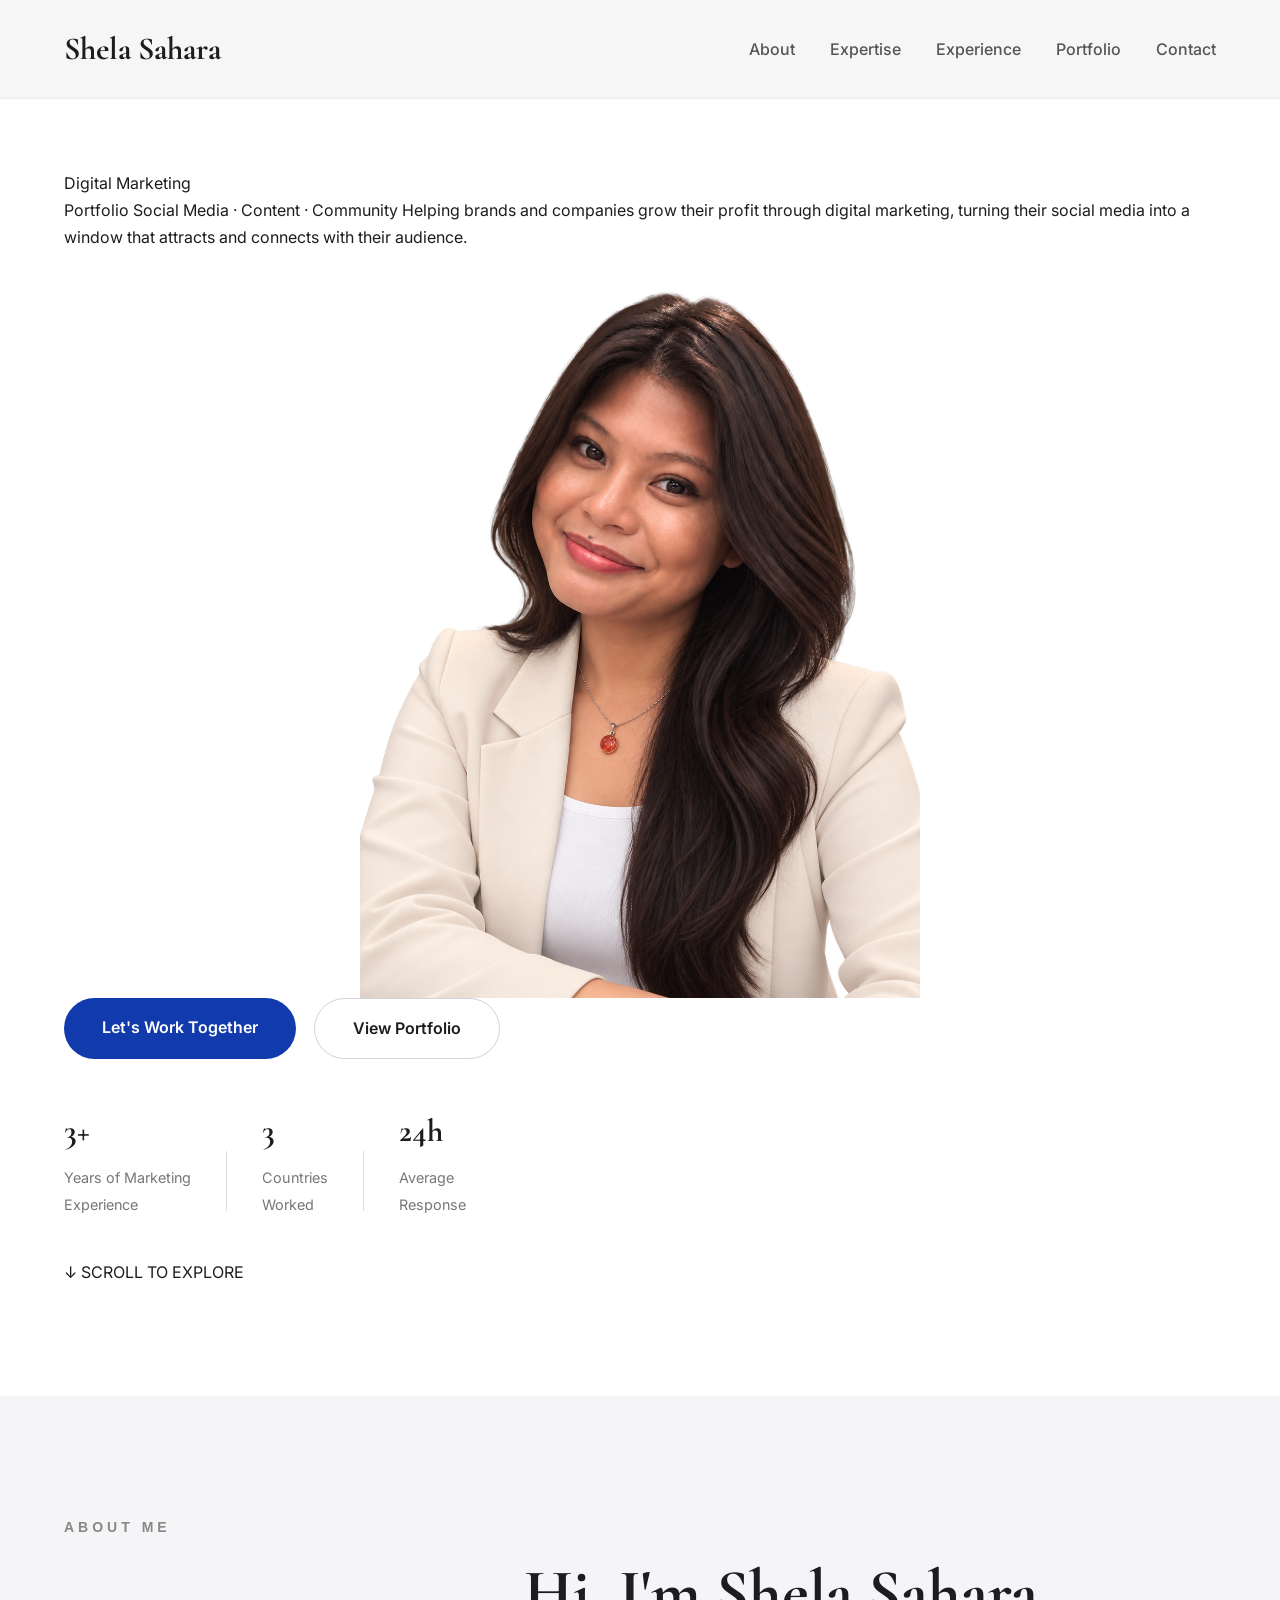
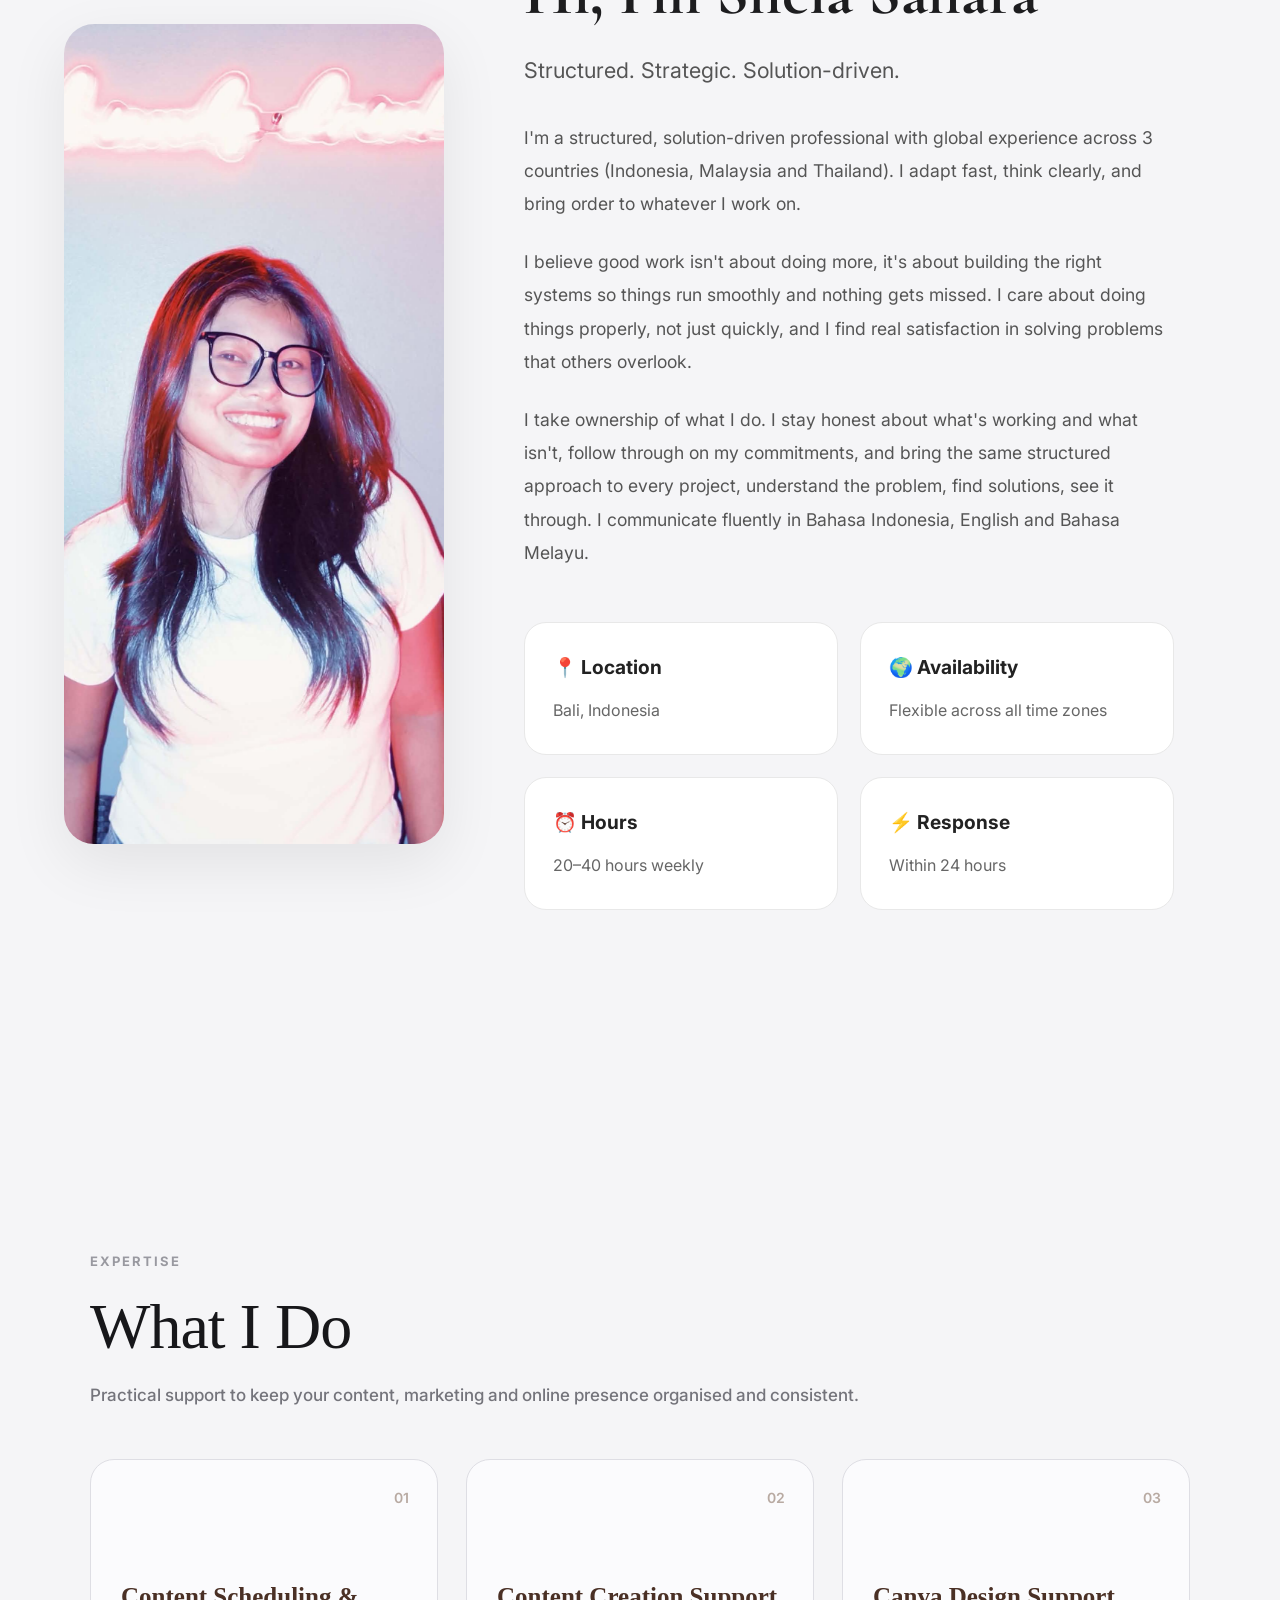
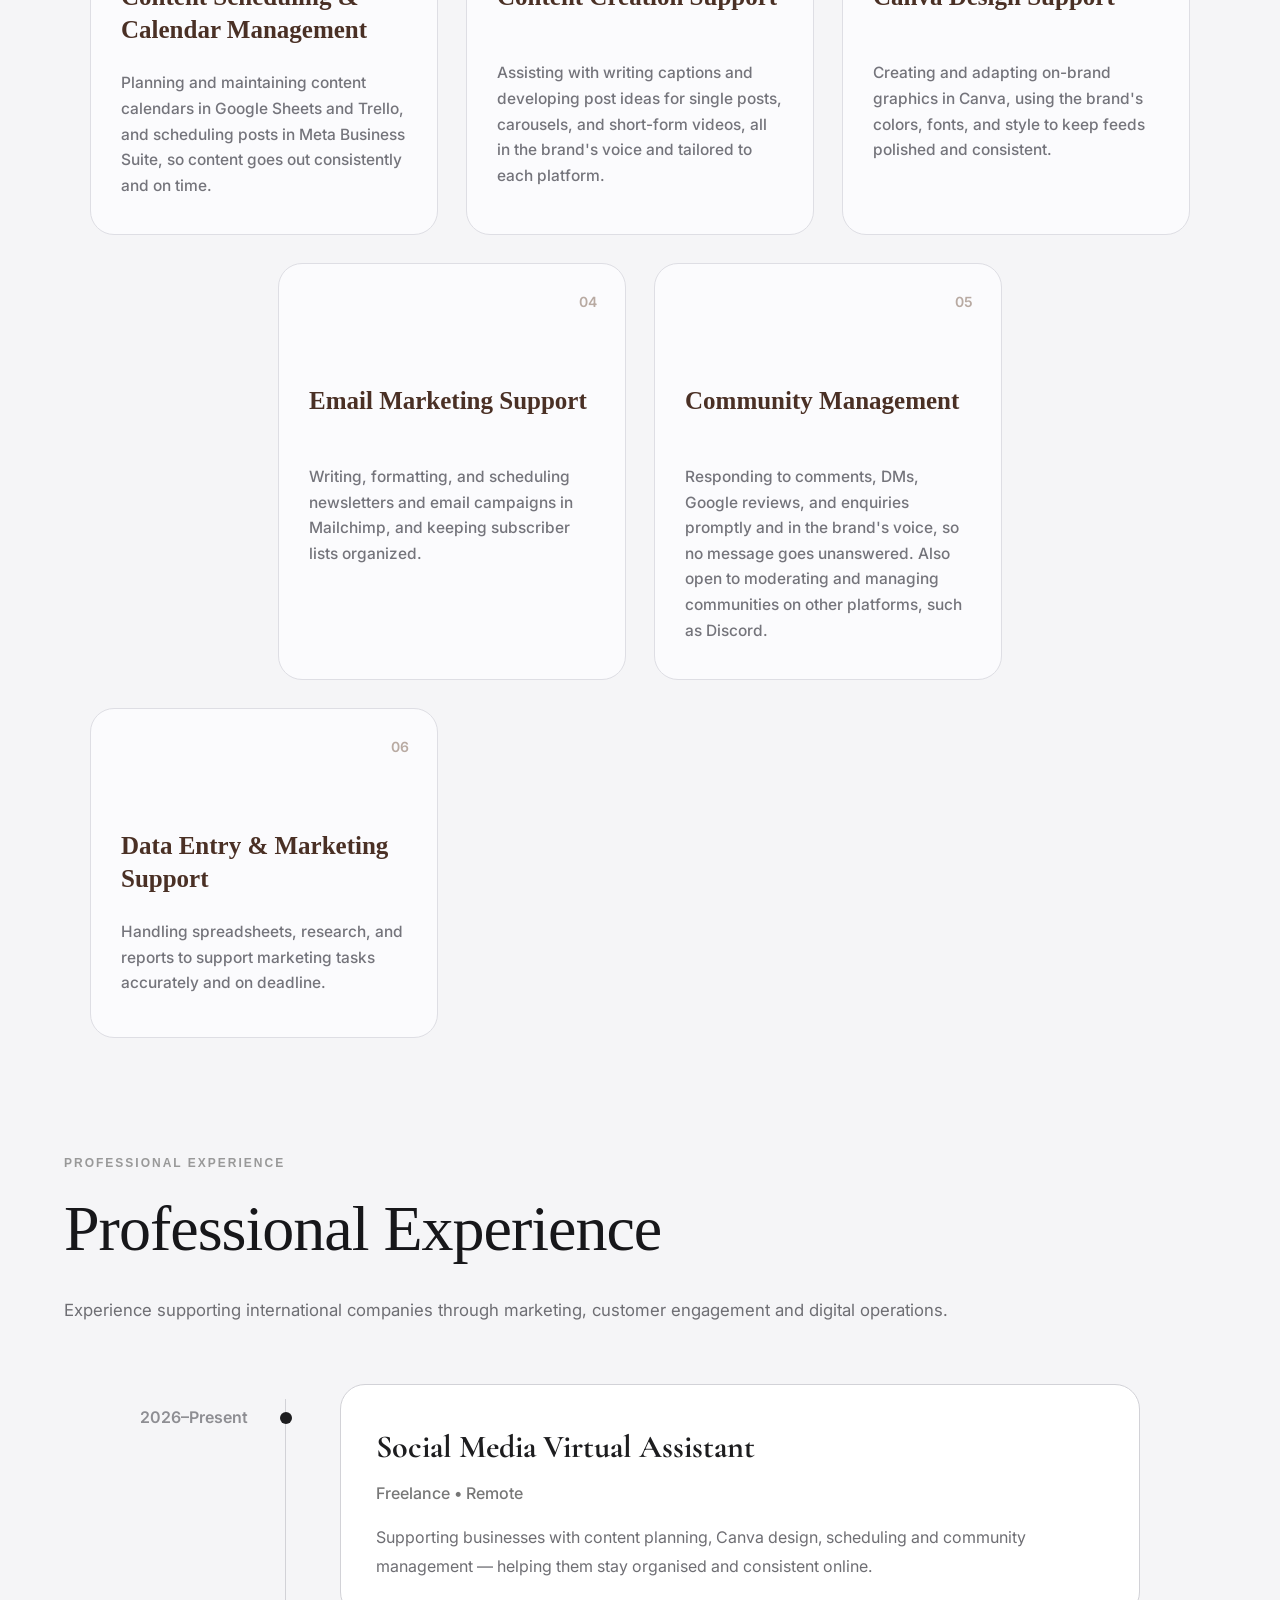
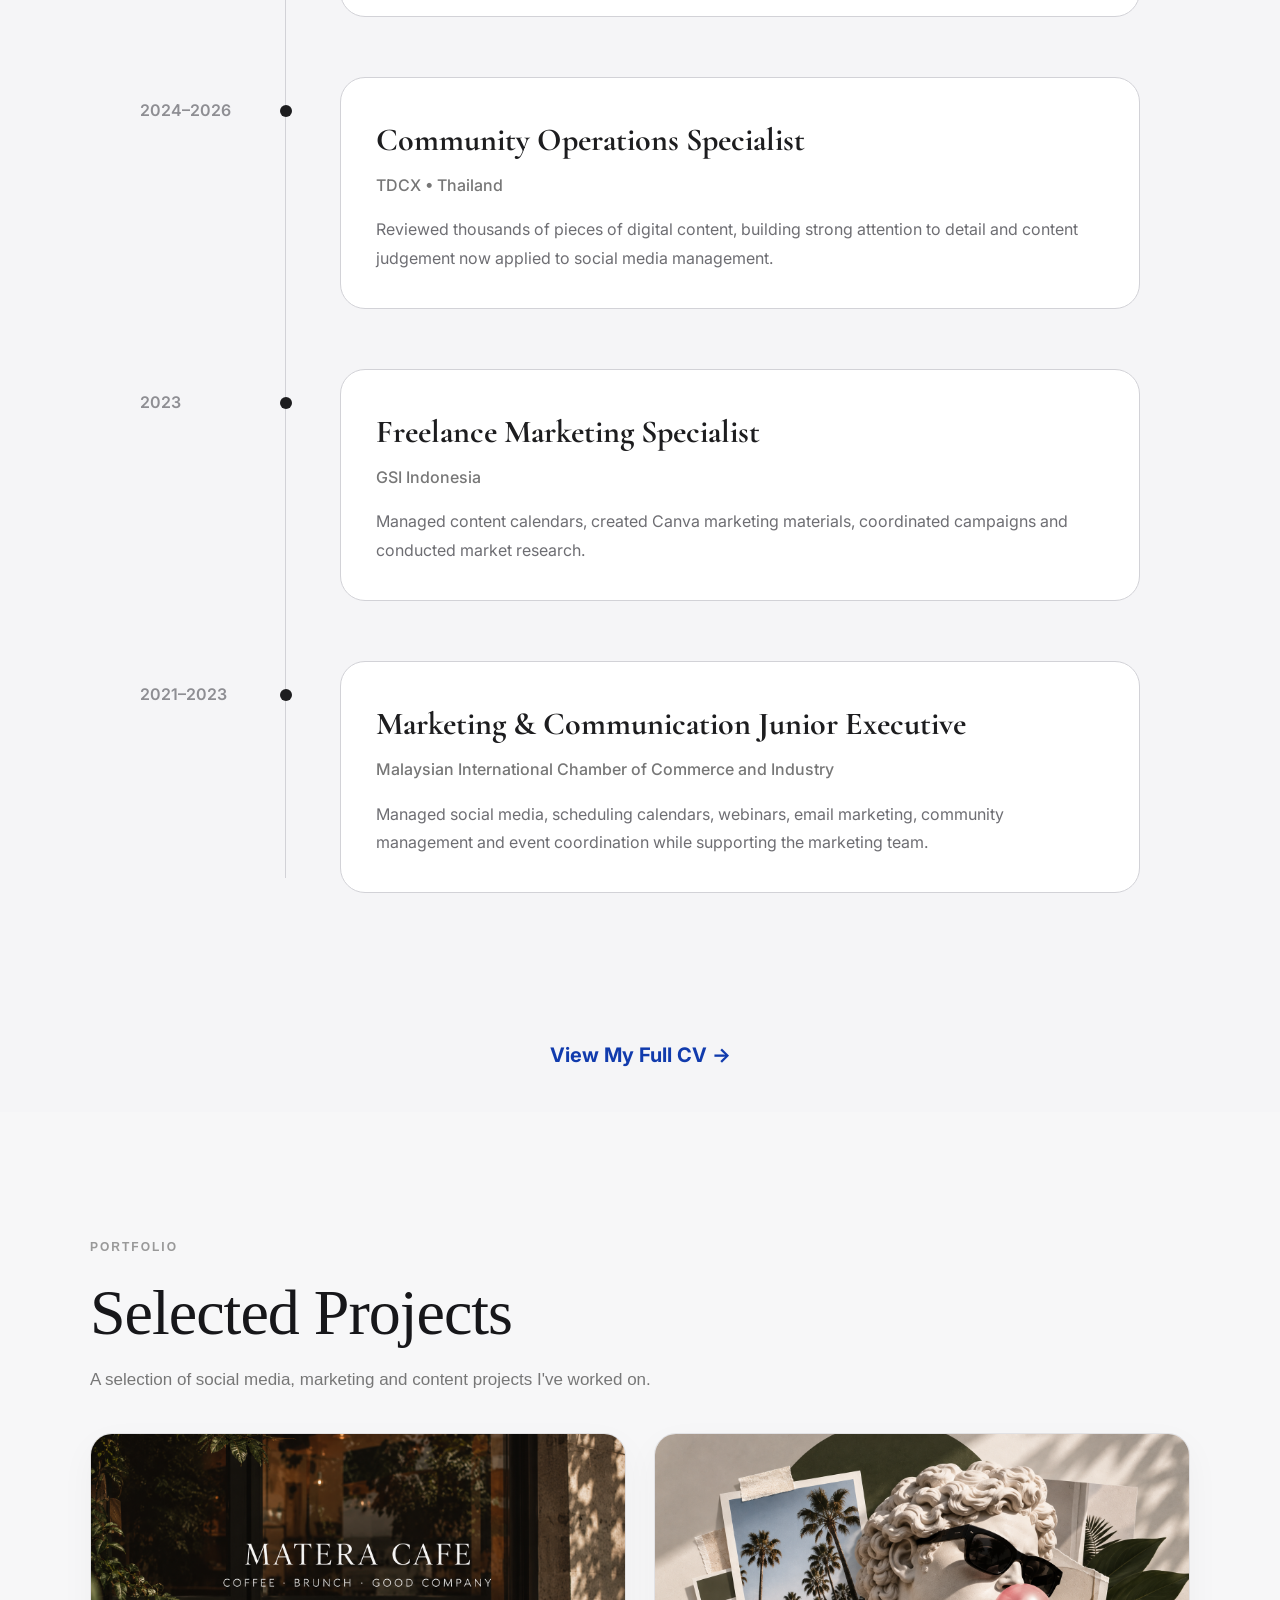
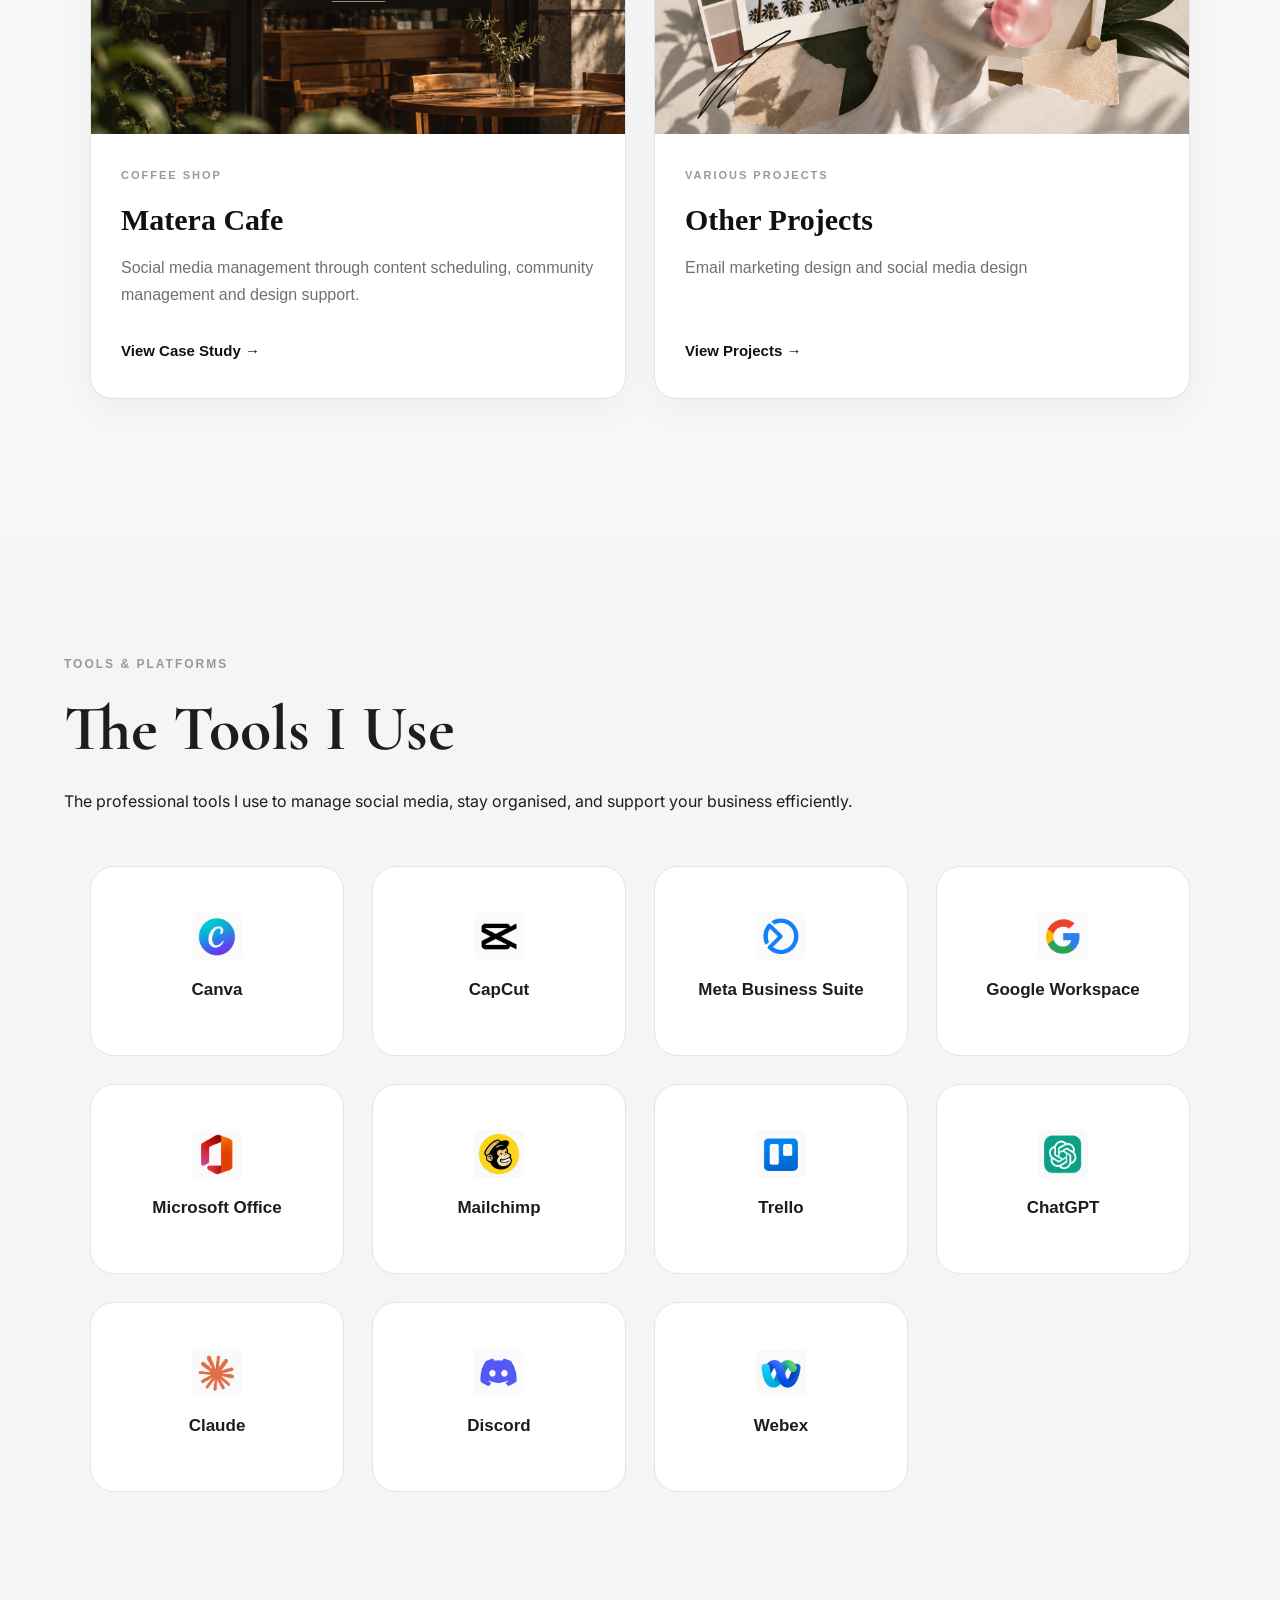
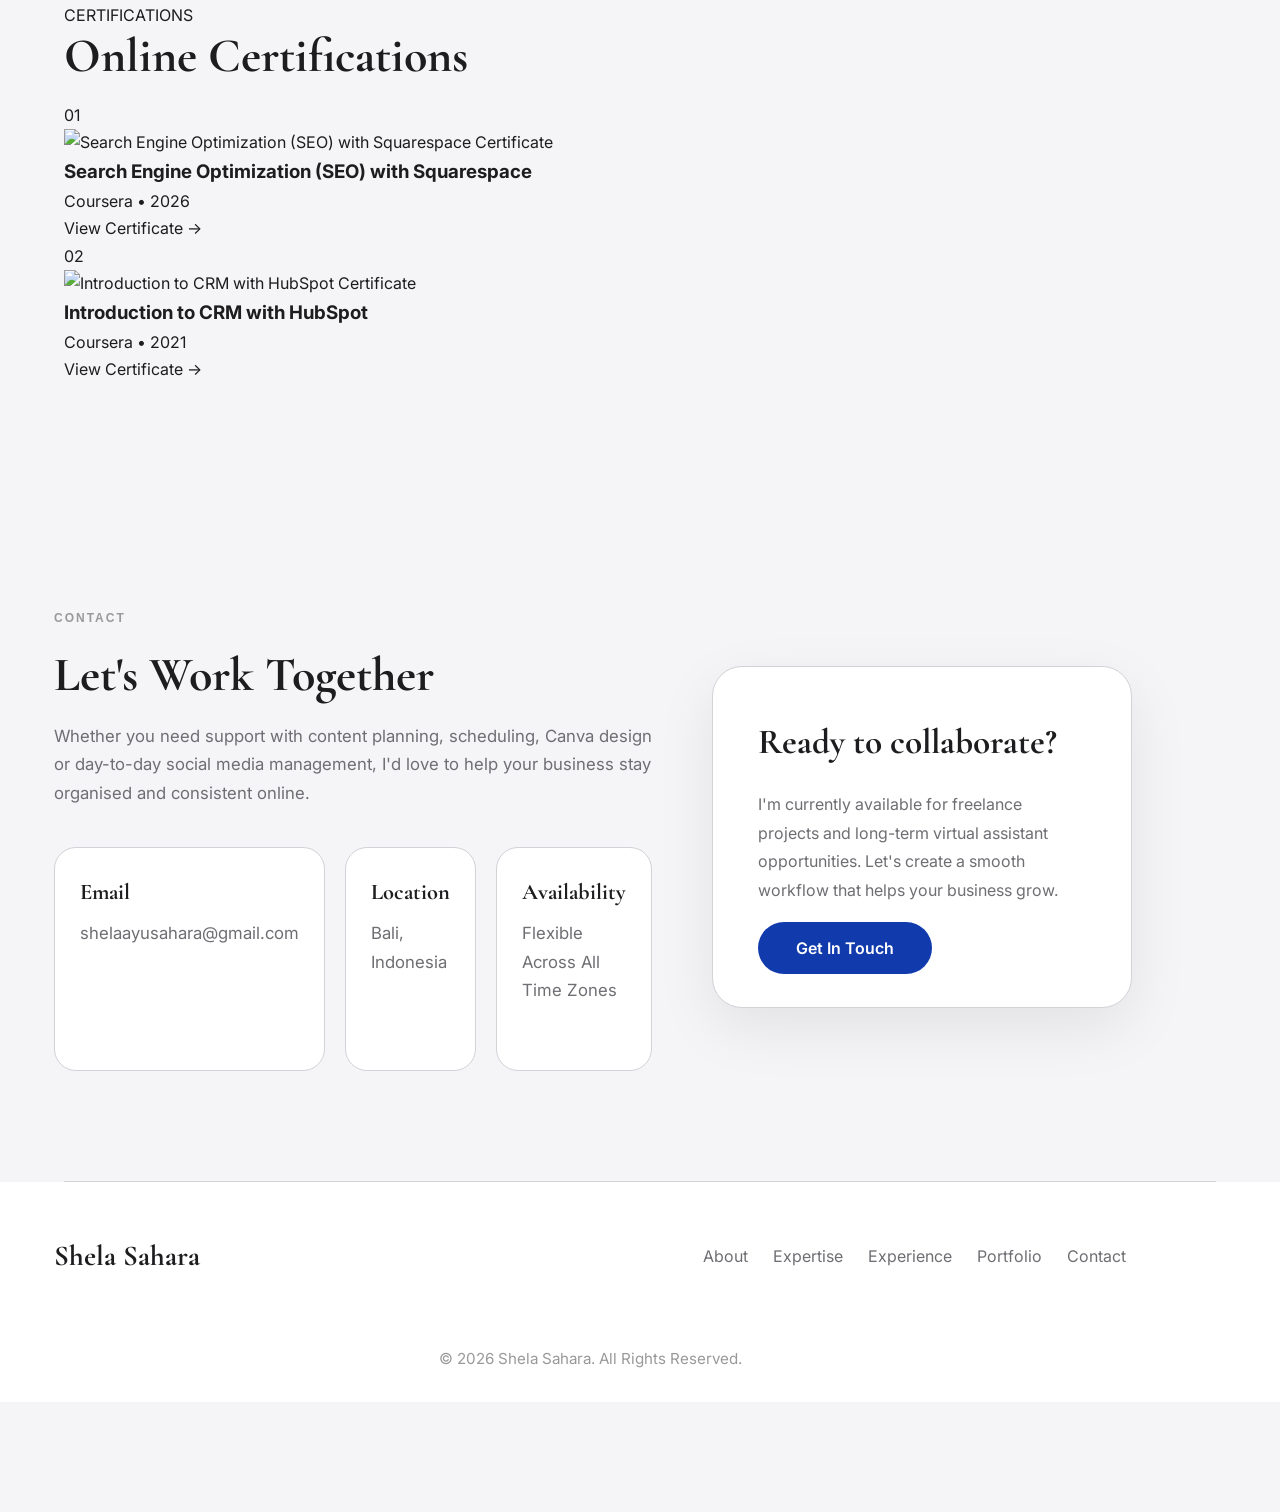
==== commit 86d30e9f: "Add files via upload" ====
--- a/index.html
+++ b/index.html
@@ -1,11 +1,9 @@
 <!DOCTYPE html>
-
 <html lang="en">
 
 <head>
 
     <meta charset="UTF-8">
-
     <meta name="viewport" content="width=device-width, initial-scale=1.0">
 
     <title>Shela Sahara | Social Media Virtual Assistant</title>
@@ -13,7 +11,6 @@
     <link rel="stylesheet" href="style.css">
 
     <link rel="preconnect" href="https://fonts.googleapis.com">
-
     <link rel="preconnect" href="https://fonts.gstatic.com" crossorigin>
 
     <link href="https://fonts.googleapis.com/css2?family=Cormorant+Garamond:wght@500;600;700&family=Inter:wght@300;400;500;600;700&display=swap" rel="stylesheet">
@@ -29,25 +26,15 @@
     <div class="container nav">
 
         <div class="logo">
-
             Shela Sahara
-
-        </div>
-
-        <button class="nav-toggle" type="button" aria-label="Open navigation" aria-expanded="false" aria-controls="site-nav">
-            <span aria-hidden="true">☰</span>
-        </button>
-
-        <nav id="site-nav">
+        </div>
+
+        <nav>
 
             <a href="#about">About</a>
-
             <a href="#expertise">Expertise</a>
-
             <a href="#experience">Experience</a>
-
             <a href="#portfolio">Portfolio</a>
-
             <a href="#contact">Contact</a>
 
         </nav>
@@ -57,1124 +44,756 @@
 </header>
 
 
-
 <!-- ================= HERO ================= -->
 
 <section class="hero">
 
-    <!-- GIANT NAME -->
-
-    <div class="hero-big-name">
-
-        <span class="big-first">Shela</span>
-
-        <span class="big-last">Sahara</span>
-
-    </div>
-
-
-
-  <!-- MARKETING PORTFOLIO -->
-
-<!-- MARKETING PORTFOLIO -->
-
-<div class="hero-title">
-
-    <span>Marketing Portfolio</span>
-
-    <span class="hero-subtitle">
-
-        Social Media · Community
-
-    </span>
-
-    <span class="hero-description">
-
-        Helping brands and companies grow their profit through digital marketing.
-
-    </span>
-
-    <div class="title-line"></div>
-
-</div>
-
-    <!-- PHOTO -->
-
-    <div class="hero-photo">
-
-        <img src="Shela_Profile-remove.png" alt="Shela Sahara">
-
-    </div>
-
-
-
-    <!-- LEFT CONTENT -->
-
-    <div class="hero-info">
-
-        <div class="buttons">
-
-            <a href="#contact" class="btn">
-
-                <span>Let's Work Together</span>
-
-                <span class="arrow">→</span>
-
+    <div class="container">
+
+        <div class="hero-title">
+            <span>Digital Marketing<br>Portfolio</span>
+
+            <span class="hero-subtitle">
+                Social Media · Content · Community
+            </span>
+
+            <span class="hero-description">
+                Helping brands and companies grow their profit through digital marketing, turning their social media into a window that attracts and connects with their audience.
+            </span>
+
+            <div class="title-line"></div>
+        </div>
+
+        <div class="hero-photo">
+            <img src="Shela_Profile-remove.png" alt="Shela Sahara">
+        </div>
+
+        <div class="hero-info">
+
+            <div class="buttons">
+                <a href="#contact" class="btn">
+                    <span>Let's Work Together</span>
+                </a>
+
+                <a href="#portfolio" class="btn-outline">
+                    View Portfolio
+                </a>
+            </div>
+
+            <div class="stats">
+
+    <div class="stat">
+        <h3>3+</h3>
+        <p>
+            Years of Marketing<br>
+            Experience
+        </p>
+    </div>
+
+    <div class="divider"></div>
+
+    <div class="stat">
+        <h3>3</h3>
+        <p>
+            Countries<br>
+            Worked
+        </p>
+    </div>
+
+    <div class="divider"></div>
+
+    <div class="stat">
+        <h3>24h</h3>
+        <p>
+            Average<br>
+            Response
+        </p>
+    </div>
+
+</div>
+
+        </div>
+
+        <div class="hero-scroll">
+            <span class="scroll-arrow">↓</span>
+            <span>SCROLL TO EXPLORE</span>
+        </div>
+
+    </div>
+
+</section>
+
+<!-- ================= ABOUT ================= -->
+
+<section id="about" class="about-section">
+
+    <div class="container">
+
+        <span class="section-label">
+            ABOUT ME
+        </span>
+
+        <div class="about-layout">
+
+            <!-- LEFT -->
+            <div class="about-image">
+                <img src="Shela Pic.jpg" alt="Shela Sahara">
+            </div>
+
+            <!-- RIGHT -->
+            <div class="about-content">
+
+                <h2>Hi, I'm Shela Sahara</h2>
+
+                <p class="section-description">
+                    Structured. Strategic. Solution-driven.
+                </p>
+
+                <p>
+                    I'm a structured, solution-driven professional with global experience across 3 countries (Indonesia, Malaysia and Thailand). I adapt fast, think clearly, and bring order to whatever I work on.
+                </p>
+
+                <p>
+I believe good work isn't about doing more, it's about building the right systems so things run smoothly and nothing gets missed. I care about doing things properly, not just quickly, and I find real satisfaction in solving problems that others overlook.               
+ </p>
+
+                <p>
+
+I take ownership of what I do. I stay honest about what's working and what isn't, follow through on my commitments, and bring the same structured approach to every project, understand the problem, find solutions, see it through. I communicate fluently in Bahasa Indonesia, English and Bahasa Melayu.
+                </p>
+
+                <div class="about-info">
+
+                    <div class="info-card">
+                        <h4>📍 Location</h4>
+                        <p>Bali, Indonesia</p>
+                    </div>
+
+                    <div class="info-card">
+                        <h4>🌍 Availability</h4>
+                        <p>Flexible across all time zones</p>
+                    </div>
+
+                    <div class="info-card">
+                        <h4>⏰ Hours</h4>
+                        <p>20–40 hours weekly</p>
+                    </div>
+
+                    <div class="info-card">
+                        <h4>⚡ Response</h4>
+                        <p>Within 24 hours</p>
+                    </div>
+
+                </div>
+
+            </div>
+
+        </div>
+
+    </div>
+
+</section>
+
+<!-- =========================
+     EXPERTISE
+========================= -->
+
+<section id="expertise" class="services-section"></section>
+
+    <div class="services-container">
+
+        <p class="services-label">EXPERTISE</p>
+
+        <h2 class="services-title">
+            What I Do
+        </h2>
+
+        <p class="services-description">
+            Practical support to keep your content, marketing and online presence organised and consistent.
+        </p>
+
+        <div class="services-grid">
+
+            <!-- 01 -->
+            <div class="service-card">
+                <span class="service-number">01</span>
+
+                <h3>Content Scheduling &amp; Calendar Management</h3>
+
+                <p>
+                    Planning and maintaining content calendars in Google Sheets and Trello, and scheduling posts in Meta Business Suite, so content goes out consistently and on time.
+                </p>
+            </div>
+
+
+            <!-- 02 -->
+            <div class="service-card">
+                <span class="service-number">02</span>
+
+                <h3>Content Creation Support</h3>
+
+                <p>
+                    Assisting with writing captions and developing post ideas for single posts, carousels, and short-form videos, all in the brand's voice and tailored to each platform.
+                </p>
+            </div>
+
+
+            <!-- 03 -->
+            <div class="service-card">
+                <span class="service-number">03</span>
+
+                <h3>Canva Design Support</h3>
+
+                <p>
+                    Creating and adapting on-brand graphics in Canva, using the brand's colors, fonts, and style to keep feeds polished and consistent.
+                </p>
+            </div>
+
+
+            <!-- 04 -->
+            <div class="service-card">
+                <span class="service-number">04</span>
+
+                <h3>Email Marketing Support</h3>
+
+                <p>
+                    Writing, formatting, and scheduling newsletters and email campaigns in Mailchimp, and keeping subscriber lists organized.
+                </p>
+            </div>
+
+
+            <!-- 05 -->
+            <div class="service-card">
+                <span class="service-number">05</span>
+
+                <h3>Community Management</h3>
+
+                <p>
+                    Responding to comments, DMs, Google reviews, and enquiries promptly and in the brand's voice, so no message goes unanswered. Also open to moderating and managing communities on other platforms, such as Discord.
+                </p>
+            </div>
+
+
+            <!-- 06 -->
+            <div class="service-card">
+                <span class="service-number">06</span>
+
+                <h3>Data Entry &amp; Marketing Support</h3>
+
+                <p>
+                    Handling spreadsheets, research, and reports to support marketing tasks accurately and on deadline.
+                </p>
+            </div>
+
+        </div>
+
+    </div>
+
+</section>
+
+<!-- ================= EXPERIENCE ================= -->
+
+<section id="experience" class="experience-section">
+
+<div class="container">
+
+
+<span class="section-label">
+
+PROFESSIONAL EXPERIENCE
+
+</span>
+
+
+<h2>
+Professional Experience
+</h2>
+
+
+<p class="section-description">
+Experience supporting international companies through marketing, customer engagement and digital operations.
+</p>
+
+
+
+<div class="timeline">
+
+
+
+<div class="timeline-item">
+
+
+<div class="timeline-year">
+2026–Present
+</div>
+
+
+<div class="timeline-dot"></div>
+
+
+
+<div class="timeline-content">
+
+<h3>
+Social Media Virtual Assistant
+</h3>
+<h4>
+Freelance • Remote
+</h4>
+<p>
+Supporting businesses with content planning, Canva design, scheduling and community management — helping them stay organised and consistent online.
+</p>
+
+</div>
+
+</div>
+
+<div class="timeline-item">
+
+
+<div class="timeline-year">
+2024–2026
+</div>
+
+
+<div class="timeline-dot"></div>
+
+
+
+<div class="timeline-content">
+
+
+<h3>
+Community Operations Specialist
+</h3>
+
+
+<h4>
+TDCX • Thailand
+</h4>
+
+
+<p>
+Reviewed thousands of pieces of digital content, building strong attention to detail and content judgement now applied to social media management.
+</p>
+
+
+</div>
+
+
+</div>
+
+
+
+
+
+<div class="timeline-item">
+
+
+<div class="timeline-year">
+2023
+</div>
+
+
+<div class="timeline-dot"></div>
+
+
+
+<div class="timeline-content">
+
+
+<h3>
+Freelance Marketing Specialist
+</h3>
+
+
+<h4>
+GSI Indonesia
+</h4>
+
+
+<p>
+Managed content calendars, created Canva marketing materials, coordinated campaigns and conducted market research.
+</p>
+
+
+</div>
+
+
+</div>
+
+
+
+
+
+<div class="timeline-item">
+
+
+<div class="timeline-year">
+2021–2023
+</div>
+
+
+<div class="timeline-dot"></div>
+
+
+
+<div class="timeline-content">
+
+
+<h3>
+Marketing & Communication Junior Executive
+</h3>
+
+
+<h4>
+Malaysian International Chamber of Commerce and Industry
+</h4>
+
+
+<p>
+Managed social media, scheduling calendars, webinars, email marketing, community management and event coordination while supporting the marketing team.
+</p>
+
+
+</div>
+
+
+</div>
+
+
+
+</div>
+
+
+</div>
+
+</section>
+
+<a href=https://drive.google.com/file/d/1gc86GsazWxi3zCNmFZ_5Ws8G3zGuvCW1/view?usp=sharing class="cv-link" target="_blank">
+    View My Full CV →
+</a>
+
+<!-- ================= PORTFOLIO ================= -->
+
+<section class="portfolio-section" id="portfolio">
+
+    <div class="portfolio-container">
+
+        <p class="section-label">PORTFOLIO</p>
+
+        <h2 class="portfolio-title">Selected Projects</h2>
+
+        <p class="portfolio-subtitle">
+            A selection of social media, marketing and content projects I've worked on.
+        </p>
+
+        <div class="portfolio-grid">
+
+<!-- PROJECT 01 -->
+<article class="portfolio-card">
+
+    <div class="portfolio-image">
+        <img src="cover matera.png" alt="Matera Cafe">
+    </div>
+
+    <div class="portfolio-content">
+
+        <span class="portfolio-category">COFFEE SHOP</span>
+
+        <h3>Matera Cafe</h3>
+
+        <p>
+            Social media management through content scheduling,
+            community management and design support.
+        </p>
+
+       <a href="matera.html" class="portfolio-link">
+    View Case Study →
+</a>
+
+    </div>
+
+</article>
+
+
+            <!-- PROJECT 02 -->
+            <article class="portfolio-card">
+
+                <div class="portfolio-image">
+                    <img src="cover others project.png" alt="Marketing and Design Projects">
+                </div>
+
+                <div class="portfolio-content">
+
+                    <span class="portfolio-category">VARIOUS PROJECTS</span>
+
+                    <h3>Other Projects</h3>
+
+                    <p>
+                        Email marketing design and social media design
+                    </p>
+<a href="others.html" class="portfolio-link">
+    View Projects →
+</a>
+
+                </div>
+
+            </article>
+
+        </div>
+
+    </div>
+
+</section>
+
+
+<!-- ================= TOOLS ================= -->
+
+<section id="tools" class="tools section">
+
+    <div class="container">
+
+        <span class="section-label">
+            TOOLS & PLATFORMS
+        </span>
+
+        <h2 class="tools-title">The Tools I Use</h2>
+<p>The professional tools I use to manage social media, stay organised, and support your business efficiently.</p>
+
+           <div class="tools-grid">
+
+    <div class="tool-card">
+        <div class="tool-logo">
+            <img src="canva.png" alt="Canva">
+        </div>
+        <h3>Canva</h3>
+    </div>
+
+    <div class="tool-card">
+        <div class="tool-logo">
+            <img src="capcut.png" alt="CapCut">
+        </div>
+        <h3>CapCut</h3>
+    </div>
+
+    <div class="tool-card">
+        <div class="tool-logo">
+            <img src="metabusiness.png" alt="Meta Business Suite">
+        </div>
+        <h3>Meta Business Suite</h3>
+    </div>
+
+    <div class="tool-card">
+        <div class="tool-logo">
+            <img src="google.png" alt="Google Workspace">
+        </div>
+        <h3>Google Workspace</h3>
+    </div>
+
+    <div class="tool-card">
+        <div class="tool-logo">
+            <img src="msoffice.png" alt="Microsoft Office">
+        </div>
+        <h3>Microsoft Office</h3>
+    </div>
+
+    <div class="tool-card">
+        <div class="tool-logo">
+            <img src="mailchimp.png" alt="Mailchimp">
+        </div>
+        <h3>Mailchimp</h3>
+    </div>
+
+    <div class="tool-card">
+        <div class="tool-logo">
+            <img src="trello.png" alt="Trello">
+        </div>
+        <h3>Trello</h3>
+    </div>
+
+    <div class="tool-card">
+        <div class="tool-logo">
+            <img src="chatgpt.png" alt="ChatGPT">
+        </div>
+        <h3>ChatGPT</h3>
+    </div>
+
+    <div class="tool-card">
+        <div class="tool-logo">
+            <img src="claude.png" alt="Claude">
+        </div>
+        <h3>Claude</h3>
+    </div>
+
+    <div class="tool-card">
+        <div class="tool-logo">
+            <img src="discord.png" alt="Discord">
+        </div>
+        <h3>Discord</h3>
+    </div>
+
+    <div class="tool-card">
+        <div class="tool-logo">
+            <img src="webex.png" alt="Webex">
+        </div>
+        <h3>Webex</h3>
+    </div>
+
+</div>
+
+<!-- =========================
+     CERTIFICATIONS
+========================= -->
+
+<section class="certifications-section">
+
+    <div class="certifications-container">
+
+        <p class="certifications-label">CERTIFICATIONS</p>
+
+        <h2 class="certifications-title">
+            Online Certifications
+        </h2>
+
+        <div class="certifications-grid">
+
+           <!-- 01 -->
+<div class="certification-card">
+
+    <span class="certification-number">01</span>
+
+    <div class="certificate-image">
+        <img
+            src="Certificate SEO.png"
+            alt="Search Engine Optimization (SEO) with Squarespace Certificate"
+        >
+    </div>
+
+    <div class="certification-content">
+
+        <h3>
+            Search Engine Optimization (SEO) with Squarespace
+        </h3>
+
+        <p class="certification-meta">
+            Coursera <span>•</span> 2026
+        </p>
+
+        <a
+            href="https://coursera.org/share/fc1d96a7ec91c3f79c08fa68a517a207"
+            target="_blank"
+            rel="noopener noreferrer"
+            class="certificate-link"
+        >
+            View Certificate →
+        </a>
+
+    </div>
+
+</div>
+
+
+<!-- 02 -->
+<div class="certification-card">
+
+    <span class="certification-number">02</span>
+
+    <div class="certificate-image">
+        <img
+            src="Certificate Hubspot.png"
+            alt="Introduction to CRM with HubSpot Certificate"
+        >
+    </div>
+
+    <div class="certification-content">
+
+        <h3>
+            Introduction to CRM with HubSpot
+        </h3>
+
+        <p class="certification-meta">
+            Coursera <span>•</span> 2021
+        </p>
+
+        <a
+            href="https://coursera.org/share/b486640dc95128268c389217b7ad888a"
+            target="_blank"
+            rel="noopener noreferrer"
+            class="certificate-link"
+        >
+            View Certificate →
+        </a>
+
+    </div>
+
+</div>
+
+        </div>
+
+    </div>
+
+</section>
+
+<!-- ================= CONTACT ================= -->
+
+<section class="contact" id="contact">
+
+    <div class="container contact-grid">
+
+        <div class="contact-text">
+
+            <span class="section-label">
+                CONTACT
+            </span>
+
+            <h2>
+                Let's Work Together
+            </h2>
+
+            <p>
+                Whether you need support with content planning, scheduling, Canva design or day-to-day social media management, I'd love to help your business stay organised and consistent online.
+            </p>
+
+            <div class="contact-info">
+
+                <div class="contact-item">
+                    <h4>Email</h4>
+                    <p>shelaayusahara@gmail.com</p>
+                </div>
+
+                <div class="contact-item">
+                    <h4>Location</h4>
+                    <p>Bali, Indonesia</p>
+                </div>
+
+                <div class="contact-item">
+                    <h4>Availability</h4>
+                    <p>Flexible Across All Time Zones</p>
+                </div>
+
+            </div>
+
+        </div>
+
+        <div class="contact-card">
+
+            <h3>Ready to collaborate?</h3>
+
+            <p>
+                I'm currently available for freelance projects and long-term virtual assistant opportunities. Let's create a smooth workflow that helps your business grow.
+            </p>
+
+            <a href="mailto:shelaayusahara@gmail.com" class="btn">
+                Get In Touch
             </a>
 
-
-
-            <a href="#portfolio" class="btn-outline">
-
-                View Portfolio
-
-            </a>
-
-        </div>
-
-
-
-        <div class="stats">
-
-            <div class="stat">
-
-                <h3>3+</h3>
-
-                <p>
-
-                    Years of Marketing<br>
-
-                    Experience
-
-                </p>
-
-            </div>
-
-
-
-            <div class="divider"></div>
-
-
-
-            <div class="stat">
-
-                <h3>3</h3>
-
-                <p>
-
-                    Countries<br>
-
-                    Worked
-
-                </p>
-
-            </div>
-
-
-
-            <div class="divider"></div>
-
-
-
-            <div class="stat">
-
-                <h3>24h</h3>
-
-                <p>
-
-                    Average<br>
-
-                    Response
-
-                </p>
-
-            </div>
-
-        </div>
-
-    </div>
-
-
-
-    <!-- BOTTOM LEFT -->
-
-    <div class="hero-scroll">
-
-        <span class="scroll-arrow">↓</span>
-
-        <span>SCROLL TO EXPLORE</span>
+        </div>
 
     </div>
 
 </section>
 
-
-
-<!-- ================= ABOUT ================= -->
-
-<section id="about" class="about-section">
-
-    <div class="container">
-
-        <span class="section-label">
-
-            ABOUT ME
-
-        </span>
-
-        <div class="about-layout">
-
-            <!-- LEFT -->
-
-            <div class="about-image">
-
-                <img src="Shela Pic.jpg" alt="Shela Sahara">
-
-            </div>
-
-            <!-- RIGHT -->
-
-            <div class="about-content">
-
-                <h2>Hi, I'm Shela Sahara</h2>
-
-                <p class="section-description">
-
-                    Helping you stay organised, consistent and confident with your online presence.
-
-                </p>
-
-                <p>
-
-                    I'm a Social Media Virtual Assistant helping businesses stay organised, consistent and visible online through thoughtful content planning, Canva design and reliable day-to-day support.
-
-                </p>
-
-                <p>
-
-                    I got my start helping a friend's business bring order to their online chaos, and discovered I genuinely love the planning and systems side of this work. Now I help other businesses feel just as organised.
-
-                </p>
-
-                <p>
-
-                    With professional experience across Indonesia, Malaysia and Thailand, I combine marketing knowledge, organisation and communication skills to help businesses build a consistent online presence while saving valuable time.
-
-                </p>
-
-                <div class="about-info">
-
-                    <div class="info-card">
-
-                        <h4>📍 Location</h4>
-
-                        <p>Bali, Indonesia</p>
-
-                    </div>
-
-                    <div class="info-card">
-
-                        <h4>🌍 Availability</h4>
-
-                        <p>Flexible across all time zones</p>
-
-                    </div>
-
-                    <div class="info-card">
-
-                        <h4>⏰ Hours</h4>
-
-                        <p>20–40 hours weekly</p>
-
-                    </div>
-
-                    <div class="info-card">
-
-                        <h4>⚡ Response</h4>
-
-                        <p>Within 24 hours</p>
-
-                    </div>
-
-                </div>
-
-            </div>
-
-        </div>
-
-    </div>
-
-</section>
-
-<!-- =========================
-
-     EXPERTISE
-
-========================= -->
-
-<section id="expertise" class="services-section">
-
-    <div class="services-container">
-
-        <p class="services-label">EXPERTISE</p>
-
-        <h2 class="services-title">
-
-            What I Do
-
-        </h2>
-
-        <p class="services-description">
-
-            Practical support to keep your content, marketing and online presence organised and consistent.
-
-        </p>
-
-        <div class="services-grid">
-
-            <!-- 01 -->
-
-            <div class="service-card">
-
-                <span class="service-number">01</span>
-
-                <h3>Content Scheduling &amp; Calendar Management</h3>
-
-                <p>
-
-                    Planning and maintaining content calendars in Google Sheets and Trello, and scheduling posts in Meta Business Suite, so content goes out consistently and on time.
-
-                </p>
-
-            </div>
-
-
-
-            <!-- 02 -->
-
-            <div class="service-card">
-
-                <span class="service-number">02</span>
-
-                <h3>Content Creation Support</h3>
-
-                <p>
-
-                    Assisting with writing captions and developing post ideas for single posts, carousels, and short-form videos, all in the brand's voice and tailored to each platform.
-
-                </p>
-
-            </div>
-
-
-
-            <!-- 03 -->
-
-            <div class="service-card">
-
-                <span class="service-number">03</span>
-
-                <h3>Canva Design Support</h3>
-
-                <p>
-
-                    Creating and adapting on-brand graphics in Canva, using the brand's colors, fonts, and style to keep feeds polished and consistent.
-
-                </p>
-
-            </div>
-
-
-
-            <!-- 04 -->
-
-            <div class="service-card">
-
-                <span class="service-number">04</span>
-
-                <h3>Email Marketing Support</h3>
-
-                <p>
-
-                    Writing, formatting, and scheduling newsletters and email campaigns in Mailchimp, and keeping subscriber lists organized.
-
-                </p>
-
-            </div>
-
-
-
-            <!-- 05 -->
-
-            <div class="service-card">
-
-                <span class="service-number">05</span>
-
-                <h3>Community Management</h3>
-
-                <p>
-
-                    Responding to comments, DMs, Google reviews, and enquiries promptly and in the brand's voice, so no message goes unanswered. Also open to moderating and managing communities on other platforms, such as Discord.
-
-                </p>
-
-            </div>
-
-
-
-            <!-- 06 -->
-
-            <div class="service-card">
-
-                <span class="service-number">06</span>
-
-                <h3>Data Entry &amp; Marketing Support</h3>
-
-                <p>
-
-                    Handling spreadsheets, research, and reports to support marketing tasks accurately and on deadline.
-
-                </p>
-
-            </div>
-
-        </div>
-
-    </div>
-
-</section>
-
-<!-- ================= EXPERIENCE ================= -->
-
-<section id="experience" class="experience-section">
-
-<div class="container">
-
-
-
-<span class="section-label">
-
-PROFESSIONAL EXPERIENCE
-
-</span>
-
-
-
-<h2>
-
-Professional Experience
-
-</h2>
-
-
-
-<p class="section-description">
-
-Experience supporting international companies through marketing, customer engagement and digital operations.
-
-</p>
-
-
-
-
-
-<div class="timeline">
-
-
-
-
-
-<div class="timeline-item">
-
-
-
-<div class="timeline-year">
-
-2026–Present
-
-</div>
-
-
-
-<div class="timeline-dot"></div>
-
-
-
-
-
-<div class="timeline-content">
-
-<h3>
-
-Social Media Virtual Assistant
-
-</h3>
-
-<h4>
-
-Freelance • Remote
-
-</h4>
-
-<p>
-
-Supporting businesses with content planning, Canva design, scheduling and community management — helping them stay organised and consistent online.
-
-</p>
-
-</div>
-
-</div>
-
-<div class="timeline-item">
-
-
-
-<div class="timeline-year">
-
-2024–2026
-
-</div>
-
-
-
-<div class="timeline-dot"></div>
-
-
-
-
-
-<div class="timeline-content">
-
-
-
-<h3>
-
-Community Operations Specialist
-
-</h3>
-
-
-
-<h4>
-
-TDCX • Thailand
-
-</h4>
-
-
-
-<p>
-
-Reviewed thousands of pieces of digital content, building strong attention to detail and content judgement now applied to social media management.
-
-</p>
-
-
-
-</div>
-
-
-
-</div>
-
-
-
-
-
-
-
-
-
-<div class="timeline-item">
-
-
-
-<div class="timeline-year">
-
-2023
-
-</div>
-
-
-
-<div class="timeline-dot"></div>
-
-
-
-
-
-<div class="timeline-content">
-
-
-
-<h3>
-
-Freelance Marketing Specialist
-
-</h3>
-
-
-
-<h4>
-
-GSI Indonesia
-
-</h4>
-
-
-
-<p>
-
-Managed content calendars, created Canva marketing materials, coordinated campaigns and conducted market research.
-
-</p>
-
-
-
-</div>
-
-
-
-</div>
-
-
-
-
-
-
-
-
-
-<div class="timeline-item">
-
-
-
-<div class="timeline-year">
-
-2021–2023
-
-</div>
-
-
-
-<div class="timeline-dot"></div>
-
-
-
-
-
-<div class="timeline-content">
-
-
-
-<h3>
-
-Marketing & Communication Junior Executive
-
-</h3>
-
-
-
-<h4>
-
-Malaysian International Chamber of Commerce and Industry
-
-</h4>
-
-
-
-<p>
-
-Managed social media, scheduling calendars, webinars, email marketing, community management and event coordination while supporting the marketing team.
-
-</p>
-
-
-
-</div>
-
-
-
-</div>
-
-
-
-
-
-</div>
-
-
-
-</div>
-
-</section>
-
-<a href="https://drive.google.com/file/d/1gc86GsazWxi3zCNmFZ_5Ws8G3zGuvCW1/view?usp=sharing" class="cv-link" target="_blank">
-
-    View My Full CV →
-
-</a>
-
-<!-- ================= PORTFOLIO ================= -->
-
-<section class="portfolio-section" id="portfolio">
-
-    <div class="portfolio-container">
-
-        <p class="section-label">PORTFOLIO</p>
-
-        <h2 class="portfolio-title">Selected Projects</h2>
-
-        <p class="portfolio-subtitle">
-
-            A selection of social media, marketing and content projects I've worked on.
-
-        </p>
-
-        <div class="portfolio-grid">
-
-<!-- PROJECT 01 -->
-
-<article class="portfolio-card">
-
-    <div class="portfolio-image">
-
-        <img src="cover matera.png" alt="Matera Cafe">
-
-    </div>
-
-    <div class="portfolio-content">
-
-        <span class="portfolio-category">COFFEE SHOP</span>
-
-        <h3>Matera Cafe</h3>
-
-        <p>
-
-            Social media management through content scheduling,
-
-            community management and design support.
-
-        </p>
-
-       <a href="matera.html" class="portfolio-link">
-
-    View Case Study →
-
-</a>
-
-    </div>
-
-</article>
-
-
-
-            <!-- PROJECT 02 -->
-
-            <article class="portfolio-card">
-
-                <div class="portfolio-image">
-
-                    <img src="cover others project.png" alt="Marketing and Design Projects">
-
-                </div>
-
-                <div class="portfolio-content">
-
-                    <span class="portfolio-category">VARIOUS PROJECTS</span>
-
-                    <h3>Other Projects</h3>
-
-                    <p>
-
-                        Email marketing design and social media design
-
-                    </p>
-
-<a href="others.html" class="portfolio-link">
-
-    View Projects →
-
-</a>
-
-                </div>
-
-            </article>
-
-        </div>
-
-    </div>
-
-</section>
-
-
-
-<!-- ================= TOOLS ================= -->
-
-<section id="tools" class="tools section">
-
-    <div class="container">
-
-        <span class="section-label">
-
-            TOOLS & PLATFORMS
-
-        </span>
-
-        <h2 class="tools-title">The Tools I Use</h2>
-
-<p>The professional tools I use to manage social media, stay organised, and support your business efficiently.</p>
-
-           <div class="tools-grid">
-
-    <div class="tool-card">
-
-        <div class="tool-logo">
-
-            <img src="canva.png" alt="Canva">
-
-        </div>
-
-        <h3>Canva</h3>
-
-    </div>
-
-    <div class="tool-card">
-
-        <div class="tool-logo">
-
-            <img src="capcut.png" alt="CapCut">
-
-        </div>
-
-        <h3>CapCut</h3>
-
-    </div>
-
-    <div class="tool-card">
-
-        <div class="tool-logo">
-
-            <img src="metabusiness.png" alt="Meta Business Suite">
-
-        </div>
-
-        <h3>Meta Business Suite</h3>
-
-    </div>
-
-    <div class="tool-card">
-
-        <div class="tool-logo">
-
-            <img src="google.png" alt="Google Workspace">
-
-        </div>
-
-        <h3>Google Workspace</h3>
-
-    </div>
-
-    <div class="tool-card">
-
-        <div class="tool-logo">
-
-            <img src="msoffice.png" alt="Microsoft Office">
-
-        </div>
-
-        <h3>Microsoft Office</h3>
-
-    </div>
-
-    <div class="tool-card">
-
-        <div class="tool-logo">
-
-            <img src="mailchimp.png" alt="Mailchimp">
-
-        </div>
-
-        <h3>Mailchimp</h3>
-
-    </div>
-
-    <div class="tool-card">
-
-        <div class="tool-logo">
-
-            <img src="trello.png" alt="Trello">
-
-        </div>
-
-        <h3>Trello</h3>
-
-    </div>
-
-    <div class="tool-card">
-
-        <div class="tool-logo">
-
-            <img src="chatgpt.png" alt="ChatGPT">
-
-        </div>
-
-        <h3>ChatGPT</h3>
-
-    </div>
-
-    <div class="tool-card">
-
-        <div class="tool-logo">
-
-            <img src="claude.png" alt="Claude">
-
-        </div>
-
-        <h3>Claude</h3>
-
-    </div>
-
-    <div class="tool-card">
-
-        <div class="tool-logo">
-
-            <img src="discord.png" alt="Discord">
-
-        </div>
-
-        <h3>Discord</h3>
-
-    </div>
-
-    <div class="tool-card">
-
-        <div class="tool-logo">
-
-            <img src="webex.png" alt="Webex">
-
-        </div>
-
-        <h3>Webex</h3>
-
-    </div>
-
-</div>
-
-    </div>
-</section>
-
-<!-- =========================
-
-     CERTIFICATIONS
-
-========================= -->
-
-<section id="certifications" class="certifications-section">
-
-    <div class="certifications-container">
-
-        <p class="certifications-label">CERTIFICATIONS</p>
-
-        <h2 class="certifications-title">
-
-            Online Certifications
-
-        </h2>
-
-        <div class="certifications-grid">
-
-           <!-- 01 -->
-
-<div class="certification-card">
-
-    <span class="certification-number">01</span>
-
-    <div class="certificate-image">
-
-        <img
-
-            src="Certificate SEO.png"
-
-            alt="Search Engine Optimization (SEO) with Squarespace Certificate"
-
-        >
-
-    </div>
-
-    <div class="certification-content">
-
-        <h3>
-
-            Search Engine Optimization (SEO) with Squarespace
-
-        </h3>
-
-        <p class="certification-meta">
-
-            Coursera <span>•</span> 2026
-
-        </p>
-
-        <a
-
-            href="https://coursera.org/share/fc1d96a7ec91c3f79c08fa68a517a207"
-
-            target="_blank"
-
-            rel="noopener noreferrer"
-
-            class="certificate-link"
-
-        >
-
-            View Certificate →
-
-        </a>
-
-    </div>
-
-</div>
-
-
-
-<!-- 02 -->
-
-<div class="certification-card">
-
-    <span class="certification-number">02</span>
-
-    <div class="certificate-image">
-
-        <img
-
-            src="Certificate Hubspot.png"
-
-            alt="Introduction to CRM with HubSpot Certificate"
-
-        >
-
-    </div>
-
-    <div class="certification-content">
-
-        <h3>
-
-            Introduction to CRM with HubSpot
-
-        </h3>
-
-        <p class="certification-meta">
-
-            Coursera <span>•</span> 2021
-
-        </p>
-
-        <a
-
-            href="https://coursera.org/share/b486640dc95128268c389217b7ad888a"
-
-            target="_blank"
-
-            rel="noopener noreferrer"
-
-            class="certificate-link"
-
-        >
-
-            View Certificate →
-
-        </a>
-
-    </div>
-
-</div>
-
-        </div>
-
-    </div>
-
-</section>
-
-<!-- ================= CONTACT ================= -->
-
-<section class="contact" id="contact">
-
-    <div class="container contact-grid">
-
-        <div class="contact-text">
-
-            <span class="section-label">
-
-                CONTACT
-
-            </span>
-
-            <h2>
-
-                Let's Work Together
-
-            </h2>
-
-            <p>
-
-                Whether you need support with content planning, scheduling, Canva design or day-to-day social media management, I'd love to help your business stay organised and consistent online.
-
-            </p>
-
-            <div class="contact-info">
-
-                <div class="contact-item">
-
-                    <h4>Email</h4>
-
-                    <p>shelaayusahara@gmail.com</p>
-
-                </div>
-
-                <div class="contact-item">
-
-                    <h4>Location</h4>
-
-                    <p>Bali, Indonesia</p>
-
-                </div>
-
-                <div class="contact-item">
-
-                    <h4>Availability</h4>
-
-                    <p>Flexible Across All Time Zones</p>
-
-                </div>
-
-            </div>
-
-        </div>
-
-        <div class="contact-card">
-
-            <h3>Ready to collaborate?</h3>
-
-            <p>
-
-                I'm currently available for freelance projects and long-term virtual assistant opportunities. Let's create a smooth workflow that helps your business grow.
-
-            </p>
-
-            <a href="mailto:shelaayusahara@gmail.com" class="btn">
-
-                Get In Touch
-
-            </a>
-
-        </div>
-
-    </div>
-
-</section>
-
 <!-- ================= FOOTER ================= -->
 
 <footer>
@@ -1182,29 +801,19 @@
     <div class="container footer">
 
         <div class="footer-logo">
-
             Shela Sahara
-
         </div>
 
         <div class="footer-links">
-
             <a href="#about">About</a>
-
             <a href="#expertise">Expertise</a>
-
             <a href="#experience">Experience</a>
-
             <a href="#portfolio">Portfolio</a>
-
             <a href="#contact">Contact</a>
-
         </div>
 
         <div class="copyright">
-
             © 2026 Shela Sahara. All Rights Reserved.
-
         </div>
 
     </div>
@@ -1214,5 +823,4 @@
 <script src="script.js"></script>
 
 </body>
-
 </html>
